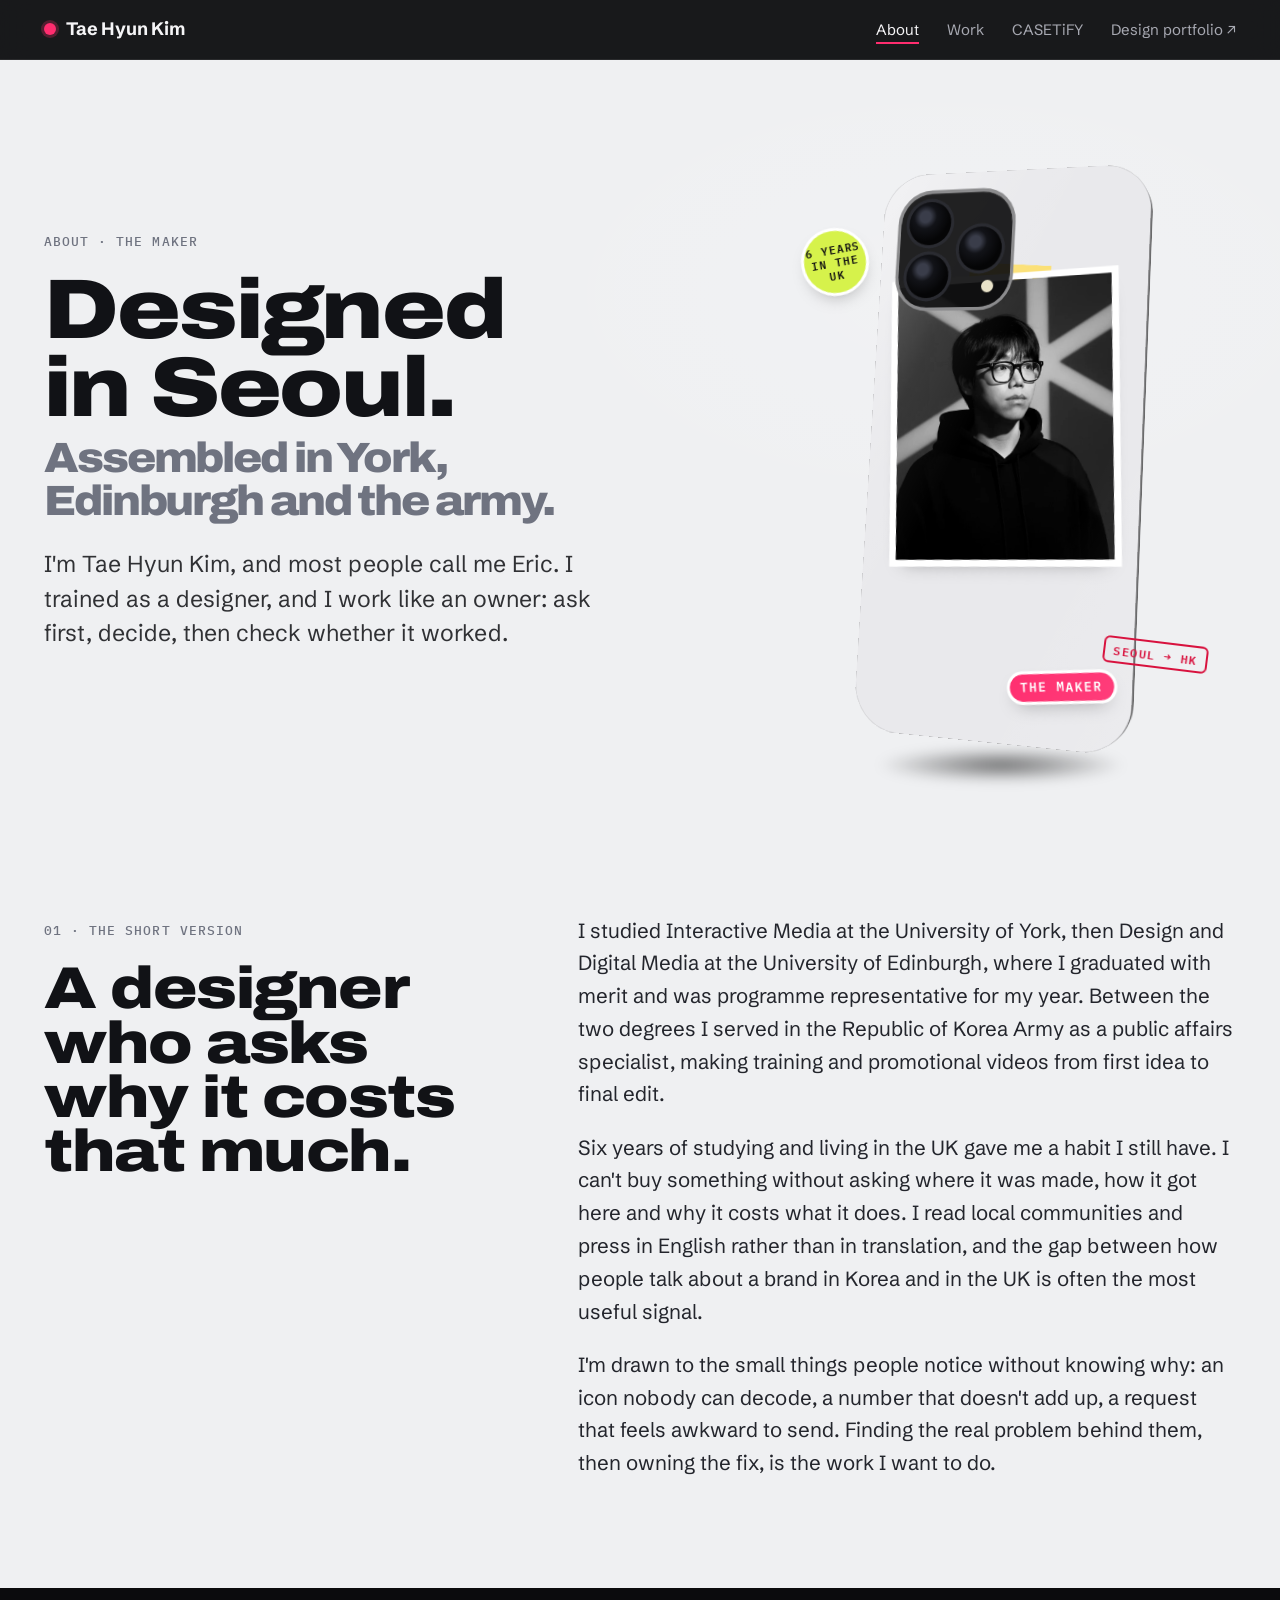
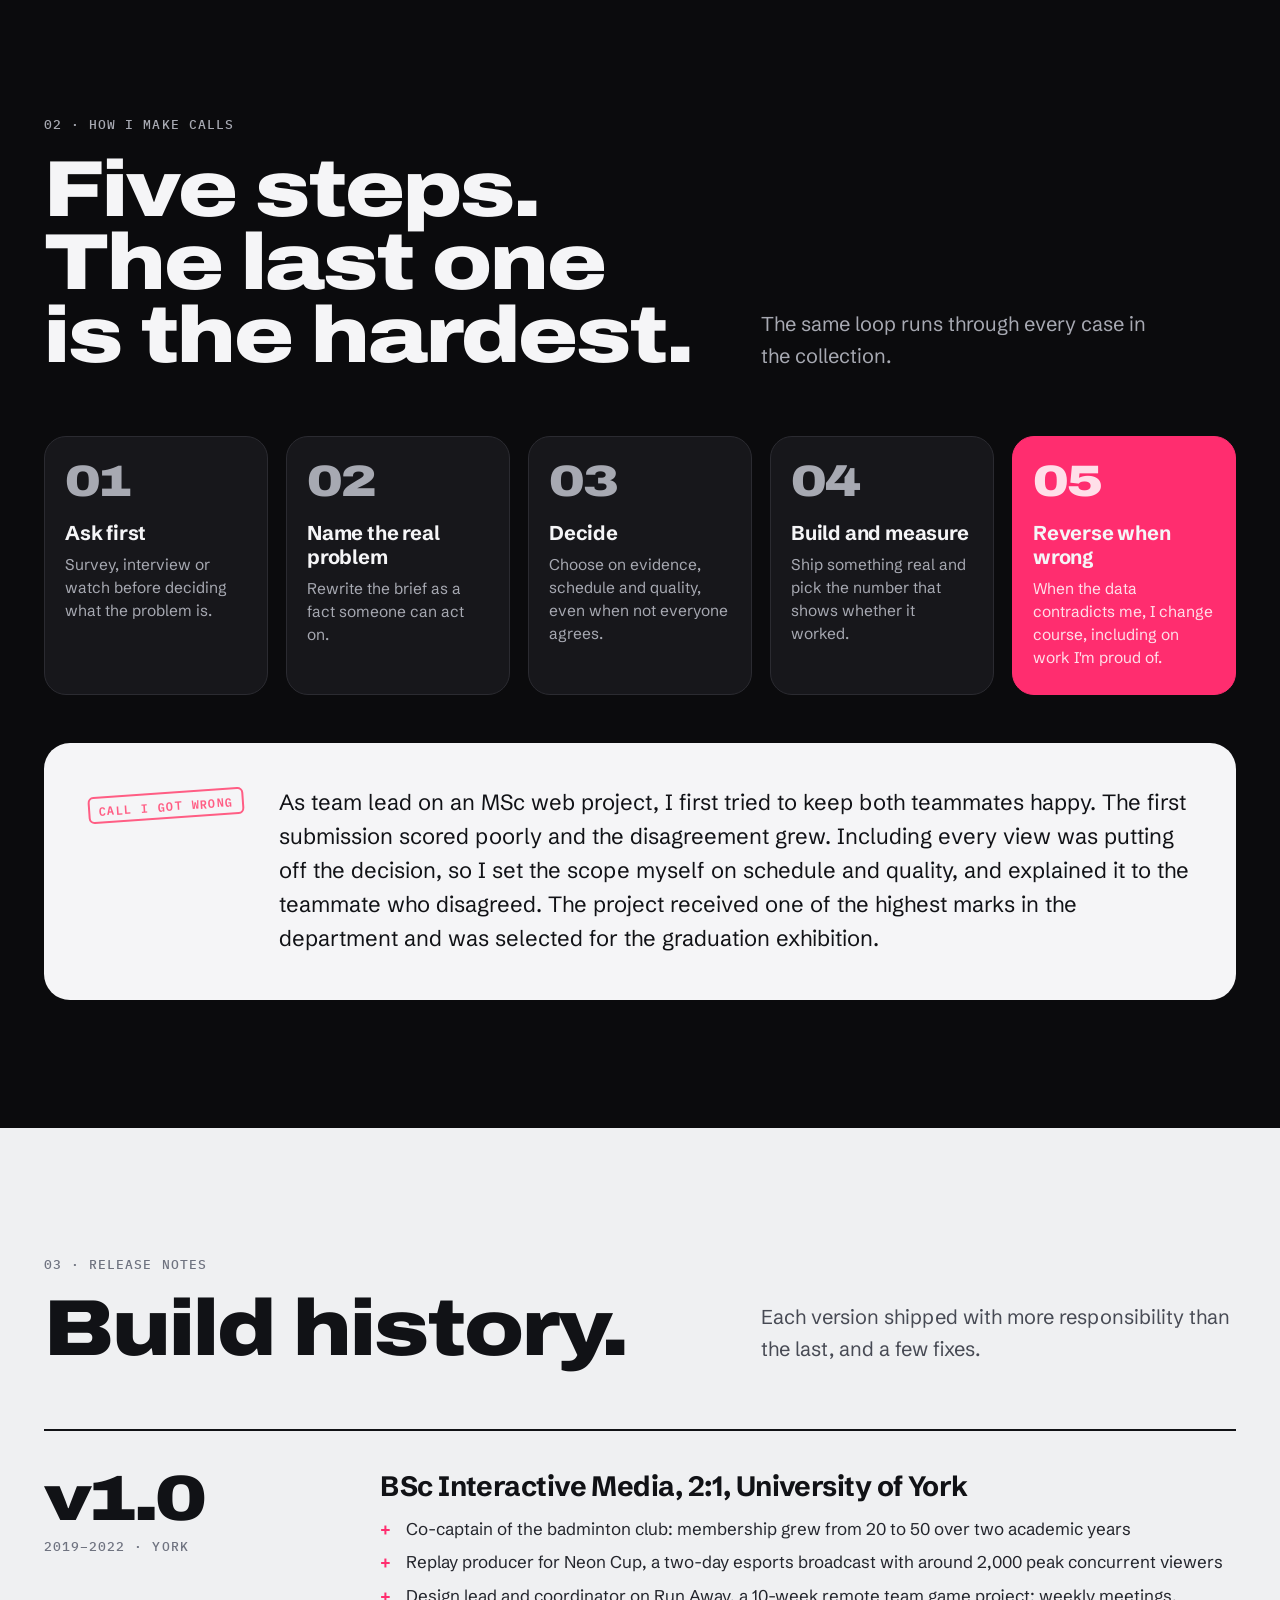
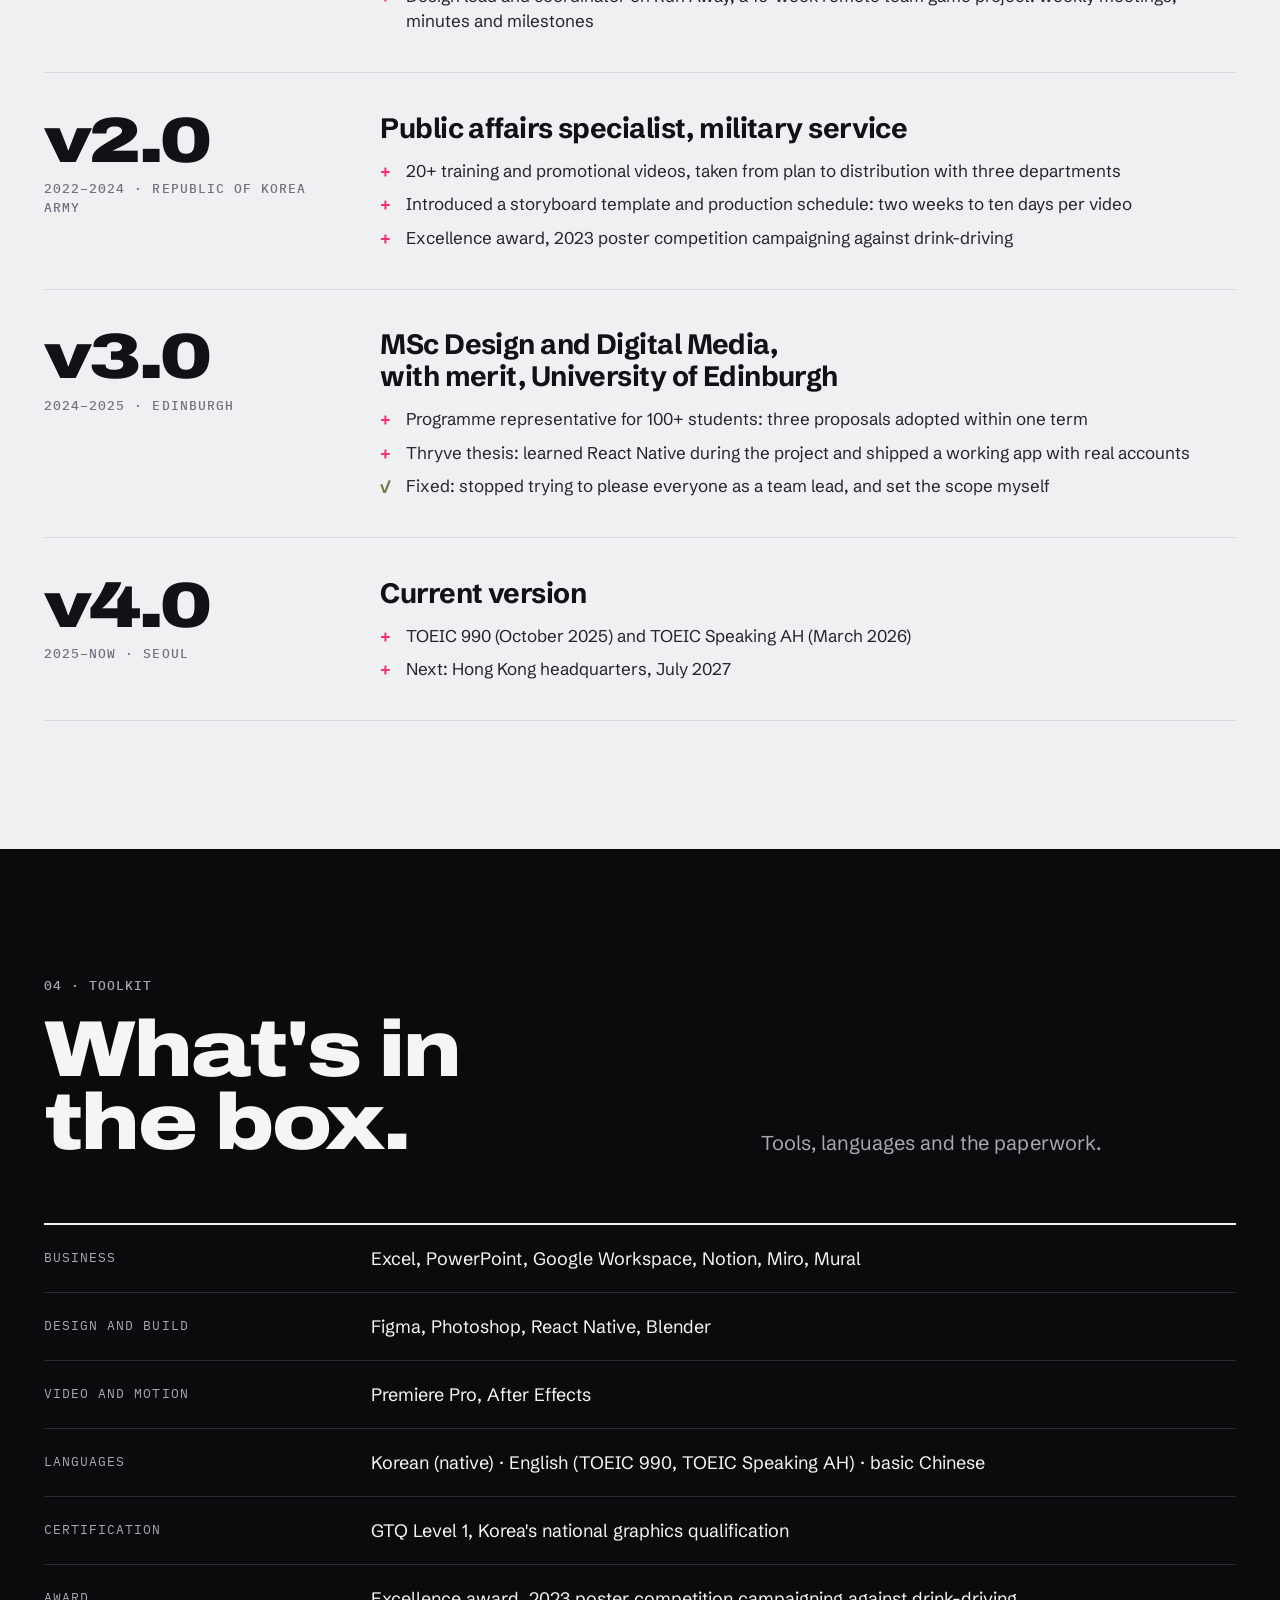
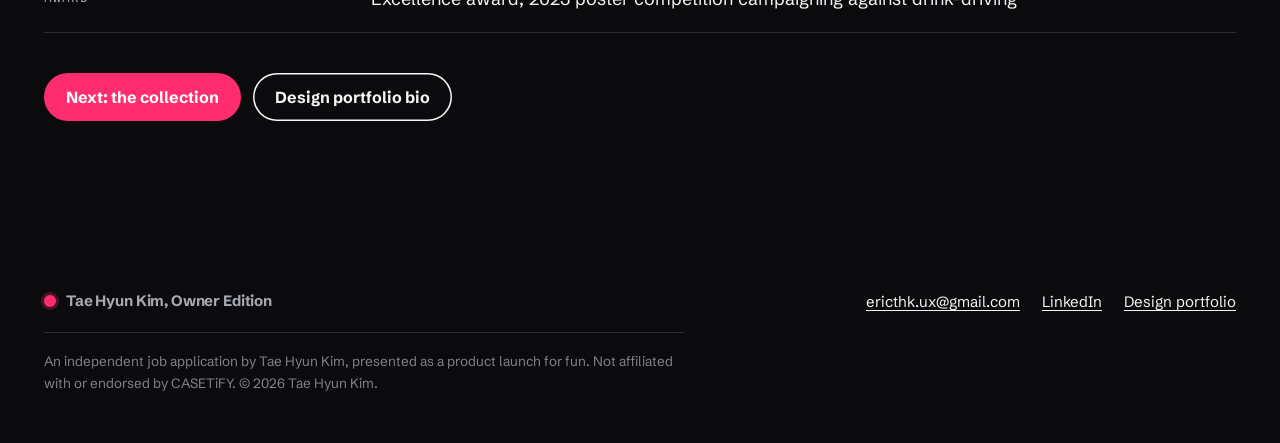
==== about/index.html @ 9661f981 "Remove Tappytoon content Drop the #MyFirstTappy spec concept from the Work page (replaced with a clo" ====
<!doctype html>
<html lang="en">
<head>
<meta charset="utf-8">
<meta name="viewport" content="width=device-width, initial-scale=1, viewport-fit=cover">
<title>About Tae Hyun Kim</title>
<meta name="description" content="The maker: bio, release notes and how Tae Hyun (Eric) Kim makes calls.">
<meta name="robots" content="noindex">
<meta property="og:type" content="website">
<meta property="og:title" content="About Tae Hyun Kim">
<meta property="og:description" content="The maker: bio, release notes and how Tae Hyun (Eric) Kim makes calls.">
<meta property="og:url" content="https://thkeric.github.io/management/about/">
<meta property="og:image" content="https://thkeric.github.io/management/assets/img/og.png">
<meta name="twitter:card" content="summary_large_image">
<meta name="theme-color" content="#0b0b0d">
<link rel="icon" href="../favicon.svg" type="image/svg+xml">
<link rel="preconnect" href="https://fonts.googleapis.com">
<link rel="preconnect" href="https://fonts.gstatic.com" crossorigin>
<link href="https://fonts.googleapis.com/css2?family=Archivo:wdth,wght@62..125,100..900&family=IBM+Plex+Mono:wght@400;500;600&family=Schibsted+Grotesk:wght@400;500;700;800&display=swap" rel="stylesheet">
<link rel="stylesheet" href="../assets/css/launch.css?v=20261006b">
<script>document.documentElement.classList.add('js');setTimeout(function(){document.documentElement.classList.add('reveal-all')},3500)</script>
<script src="../assets/js/launch.js?v=20261006b" defer></script>
</head>
<body>
<a class="skip" href="#content">Skip to content</a>
<header class="site-head">
  <div class="wrap">
    <a class="brand" href="../"><span class="brand-dot" aria-hidden="true"></span>Tae Hyun Kim</a>
    <nav class="site-nav" aria-label="Main">
      <a href="../about/" aria-current="page">About</a>
      <a href="../work/">Work</a>
      <a href="../casetify/">CASETiFY</a>
      <a class="ext" href="https://thkeric.github.io/">Design portfolio</a>
    </nav>
  </div>
</header>
<main id="content">
<section class="studio spot page-hero" data-tilt aria-labelledby="about-title">
  <div class="wrap page-hero-grid">
    <div data-reveal>
      <span class="eyebrow">About · The Maker</span>
      <h1 id="about-title" class="display">Designed in Seoul.<span class="sub">Assembled in York, Edinburgh and the army.</span></h1>
      <p class="lede">I'm Tae Hyun Kim, and most people call me Eric. I trained as a designer, and I work like an owner: ask first, decide, then check whether it worked.</p>
    </div>
    <div class="hero-case">
      <div class="case case--float" style="--c:#e9e9ec; --ry:-16deg; --rz:3deg">
        <div class="case-shell">
          <div class="case-print portrait-print"><span class="tape" aria-hidden="true"></span><img src="../assets/img/eric.webp" alt="Portrait of Tae Hyun Kim in glasses and a black hoodie" width="720" height="900"><span class="sticker" style="--r:-6deg">The maker</span></div>
          <span class="case-cam" aria-hidden="true"><i></i><i></i><i></i><b></b></span>
        </div>
        <span class="case-floor" aria-hidden="true"></span>
      </div>
      <span class="sticker sticker--round orbit" style="position:absolute; left:8%; top:12%; --r:-10deg; --sk: var(--c-club); --sk-ink:#111">6 years in the UK</span>
      <span class="stamp" style="position:absolute; right:6%; bottom:12%; --r:7deg">Seoul → HK</span>
    </div>
  </div>
</section>

<section class="studio band band--tight" aria-labelledby="bio-title">
  <div class="wrap bio-grid">
    <div data-reveal>
      <span class="eyebrow">01 · The short version</span>
      <h2 id="bio-title" class="display" style="margin-top:18px">A designer who asks why it costs that much.</h2>
    </div>
    <div class="bio-text" data-reveal>
      <p>I studied Interactive Media at the University of York, then Design and Digital Media at the University of Edinburgh, where I graduated with merit and was programme representative for my year. Between the two degrees I served in the Republic of Korea Army as a public affairs specialist, making training and promotional videos from first idea to final edit.</p>
      <p>Six years of studying and living in the UK gave me a habit I still have. I can't buy something without asking where it was made, how it got here and why it costs what it does. I read local communities and press in English rather than in translation, and the gap between how people talk about a brand in Korea and in the UK is often the most useful signal.</p>
      <p>I'm drawn to the small things people notice without knowing why: an icon nobody can decode, a number that doesn't add up, a request that feels awkward to send. Finding the real problem behind them, then owning the fix, is the work I want to do.</p>
    </div>
  </div>
</section>

<section class="stage band" aria-labelledby="calls-title">
  <div class="wrap">
    <div class="sec-head" data-reveal>
      <div><span class="eyebrow">02 · How I make calls</span><h2 id="calls-title" class="display">Five steps. The last one is the hardest.</h2></div>
      <p>The same loop runs through every case in the collection.</p>
    </div>
    <ol class="loop" data-reveal>
      <li><b>Ask first</b><span>Survey, interview or watch before deciding what the problem is.</span></li>
      <li><b>Name the real problem</b><span>Rewrite the brief as a fact someone can act on.</span></li>
      <li><b>Decide</b><span>Choose on evidence, schedule and quality, even when not everyone agrees.</span></li>
      <li><b>Build and measure</b><span>Ship something real and pick the number that shows whether it worked.</span></li>
      <li><b>Reverse when wrong</b><span>When the data contradicts me, I change course, including on work I'm proud of.</span></li>
    </ol>
    <div class="quote-card" data-reveal>
      <span class="stamp">Call I got wrong</span>
      <p>As team lead on an MSc web project, I first tried to keep both teammates happy. The first submission scored poorly and the disagreement grew. Including every view was putting off the decision, so I set the scope myself on schedule and quality, and explained it to the teammate who disagreed. The project received one of the highest marks in the department and was selected for the graduation exhibition.</p>
    </div>
  </div>
</section>

<section id="releases" class="studio band" aria-labelledby="releases-title">
  <div class="wrap">
    <div class="sec-head" data-reveal>
      <div><span class="eyebrow">03 · Release notes</span><h2 id="releases-title" class="display">Build history.</h2></div>
      <p>Each version shipped with more responsibility than the last, and a few fixes.</p>
    </div>
    <div class="releases">
      <article class="release" data-reveal>
        <div><span class="ver">v1.0</span><span class="when mono">2019–2022 · York</span></div>
        <div>
          <h3>BSc Interactive Media, 2:1, University of York</h3>
          <ul>
            <li>Co-captain of the badminton club: membership grew from 20 to 50 over two academic years</li>
            <li>Replay producer for Neon Cup, a two-day esports broadcast with around 2,000 peak concurrent viewers</li>
            <li>Design lead and coordinator on Run Away, a 10-week remote team game project: weekly meetings, minutes and milestones</li>
          </ul>
        </div>
      </article>
      <article class="release" data-reveal>
        <div><span class="ver">v2.0</span><span class="when mono">2022–2024 · Republic of Korea Army</span></div>
        <div>
          <h3>Public affairs specialist, military service</h3>
          <ul>
            <li>20+ training and promotional videos, taken from plan to distribution with three departments</li>
            <li>Introduced a storyboard template and production schedule: two weeks to ten days per video</li>
            <li>Excellence award, 2023 poster competition campaigning against drink-driving</li>
          </ul>
        </div>
      </article>
      <article class="release" data-reveal>
        <div><span class="ver">v3.0</span><span class="when mono">2024–2025 · Edinburgh</span></div>
        <div>
          <h3>MSc Design and Digital Media, with merit, University of Edinburgh</h3>
          <ul>
            <li>Programme representative for 100+ students: three proposals adopted within one term</li>
            <li>Thryve thesis: learned React Native during the project and shipped a working app with real accounts</li>
            <li class="fix">Fixed: stopped trying to please everyone as a team lead, and set the scope myself</li>
          </ul>
        </div>
      </article>
      <article class="release" data-reveal>
        <div><span class="ver">v4.0</span><span class="when mono">2025–now · Seoul</span></div>
        <div>
          <h3>Current version</h3>
          <ul>
            <li>TOEIC 990 (October 2025) and TOEIC Speaking AH (March 2026)</li>
            <li>Next: Hong Kong headquarters, July 2027</li>
          </ul>
        </div>
      </article>
    </div>
  </div>
</section>

<section class="stage band" aria-labelledby="kit-title">
  <div class="wrap">
    <div class="sec-head" data-reveal>
      <div><span class="eyebrow">04 · Toolkit</span><h2 id="kit-title" class="display">What's in the box.</h2></div>
      <p>Tools, languages and the paperwork.</p>
    </div>
    <dl class="specs" data-reveal>
      <div><dt>Business</dt><dd>Excel, PowerPoint, Google Workspace, Notion, Miro, Mural</dd></div>
      <div><dt>Design and build</dt><dd>Figma, Photoshop, React Native, Blender</dd></div>
      <div><dt>Video and motion</dt><dd>Premiere Pro, After Effects</dd></div>
      <div><dt>Languages</dt><dd>Korean (native) · English (TOEIC 990, TOEIC Speaking AH) · basic Chinese</dd></div>
      <div><dt>Certification</dt><dd>GTQ Level 1, Korea's national graphics qualification</dd></div>
      <div><dt>Award</dt><dd>Excellence award, 2023 poster competition campaigning against drink-driving</dd></div>
    </dl>
    <div class="btn-row" style="margin-top:40px">
      <a class="btn" href="../work/">Next: the collection</a>
      <a class="btn btn--ghost" href="https://thkeric.github.io/about/">Design portfolio bio</a>
    </div>
  </div>
</section>
</main>
<footer class="site-foot">
  <div class="wrap">
    <div class="foot-row">
      <a class="brand" href="../"><span class="brand-dot" aria-hidden="true"></span>Tae Hyun Kim, Owner Edition</a>
      <span class="foot-links">
        <a href="mailto:ericthk.ux@gmail.com">ericthk.ux@gmail.com</a>
        <a href="https://www.linkedin.com/in/erickimux/" rel="me">LinkedIn</a>
        <a href="https://thkeric.github.io/">Design portfolio</a>
      </span>
    </div>
    <p class="disclaimer">An independent job application by Tae Hyun Kim, presented as a product launch for fun. Not affiliated with or endorsed by CASETiFY. © 2026 Tae Hyun Kim.</p>
  </div>
</footer>
</body>
</html>
---- assets/css/launch.css ----
/* Tae Hyun Kim, the Owner Edition
   A product-launch keynote for one job application.
   Layout: black keynote stage for reveals, a cool studio grey for reading,
   and one case object whose colourway changes per piece of work.
   Graphic devices borrow the idea of personalisation tools (stickers,
   tape, stamps); no CASETiFY logos or marks are used. */

:root {
  color-scheme: light;
  /* stage: the keynote */
  --stage: #0b0b0d;
  --stage-2: #17171b;
  --stage-line: #2b2b31;
  --on-stage: #f5f5f7;
  --on-stage-2: #a7a9b2;
  /* studio: where things are read */
  --studio: #eff0f2;
  --card: #ffffff;
  --ink: #111216;
  --ink-2: #474a54;
  --ink-3: #6f7380;
  --line: #d8dade;
  /* personalisation tools */
  --signal: #ff2d6f;
  --signal-ink: #ffffff;
  --tape: rgba(255, 222, 92, 0.82);
  --stamp: #d8123e;
  /* colourways, one per piece of work */
  --c-owner: #ff2d6f;
  --c-rep: #b8a8ff;
  --c-army: #6e7c44;
  --c-club: #d6f24b;
  --c-bb: #12404f;
  --c-th: #4d54d9;
  --c-mint: #81d8d0;
  --c-pink: #ff9fd0;
  --c-co: #ff7a1a;

  --display: "Archivo", "Arial Black", "Helvetica Neue", Arial, sans-serif;
  --body: "Schibsted Grotesk", "Helvetica Neue", Arial, sans-serif;
  --mono: "IBM Plex Mono", ui-monospace, "SFMono-Regular", Menlo, monospace;

  --wrap: 1200px;
  --gutter: clamp(16px, 4vw, 44px);
  --head-h: 60px;
}

*, *::before, *::after { box-sizing: border-box; }
html { -webkit-text-size-adjust: 100%; scroll-behavior: smooth; scroll-padding-top: calc(var(--head-h) + 12px); }
@media (prefers-reduced-motion: reduce) { html { scroll-behavior: auto; } }
body {
  margin: 0; background: var(--studio); color: var(--ink);
  font-family: var(--body); font-size: 18px; line-height: 1.6;
  -webkit-font-smoothing: antialiased; text-rendering: optimizeLegibility;
  overflow-x: hidden;
}
img { display: block; max-width: 100%; height: auto; }
a { color: inherit; text-underline-offset: 0.2em; text-decoration-thickness: 1px; }
:focus-visible { outline: 3px solid var(--signal); outline-offset: 3px; border-radius: 4px; }
::selection { background: var(--signal); color: #fff; }
p { margin: 0 0 1em; text-wrap: pretty; }
h1, h2, h3, h4 { margin: 0; text-wrap: balance; }

.wrap { width: min(var(--wrap), 100% - 2 * var(--gutter)); margin-inline: auto; }
.skip { position: absolute; left: 12px; top: -80px; z-index: 50; background: var(--signal); color: #fff; padding: 8px 14px; border-radius: 999px; font-weight: 700; }
.skip:focus { top: 12px; }

/* ---------- type ---------- */
.display {
  font-family: var(--display); font-stretch: 118%; font-weight: 860;
  letter-spacing: -0.025em; line-height: 0.92;
}
.mono, .eyebrow, .label {
  font-family: var(--mono); font-weight: 500; text-transform: uppercase;
  letter-spacing: 0.08em; font-size: 13px; line-height: 1.4;
}
.eyebrow { color: var(--on-stage-2); }
.studio .eyebrow, .on-studio .eyebrow { color: var(--ink-3); }
.lede { font-size: clamp(19px, 1.9vw, 23px); line-height: 1.5; max-width: 40ch; }

/* ---------- header ---------- */
.site-head {
  position: sticky; top: 0; z-index: 40; height: var(--head-h);
  background: rgba(11, 11, 13, 0.94); color: var(--on-stage);
  -webkit-backdrop-filter: saturate(160%) blur(14px); backdrop-filter: saturate(160%) blur(14px);
  border-bottom: 1px solid rgba(255, 255, 255, 0.08);
}
.site-head .wrap { height: 100%; display: flex; align-items: center; justify-content: space-between; gap: 16px; }
.brand { display: inline-flex; align-items: center; gap: 10px; text-decoration: none; font-weight: 700; letter-spacing: -0.01em; white-space: nowrap; }
.brand-dot { width: 12px; height: 12px; border-radius: 50%; background: var(--signal); box-shadow: 0 0 0 3px rgba(255, 45, 111, 0.25); }
.site-nav { display: flex; align-items: center; gap: clamp(12px, 2.4vw, 28px); font-size: 15px; }
.site-nav a { text-decoration: none; color: var(--on-stage-2); white-space: nowrap; }
.site-nav a:hover { color: var(--on-stage); }
.site-nav a[aria-current="page"] { color: var(--on-stage); text-decoration: underline; text-decoration-color: var(--signal); text-decoration-thickness: 2px; text-underline-offset: 7px; }
.site-nav .ext::after { content: " \2197"; }
@media (max-width: 720px) {
  :root { --head-h: auto; }
  .site-head { height: auto; }
  .site-head .wrap { flex-direction: column; align-items: flex-start; gap: 6px; padding-block: 12px 10px; }
  .site-nav { gap: 16px; font-size: 14.5px; flex-wrap: wrap; }
  .site-nav .ext { display: none; }
}

/* ---------- bands ---------- */
.stage { background: var(--stage); color: var(--on-stage); }
.stage-2 { background: var(--stage-2); color: var(--on-stage); }
.studio { background: var(--studio); color: var(--ink); }
.band { padding-block: clamp(72px, 10vw, 136px); position: relative; }
.band--tight { padding-block: clamp(48px, 7vw, 88px); }
.spot { position: relative; isolation: isolate; overflow: hidden; }
.spot::before {
  content: ""; position: absolute; inset: -20% -10% auto; height: 120%; z-index: -1; pointer-events: none;
  background: radial-gradient(52% 46% at var(--sx, 70%) 42%, rgba(255, 255, 255, 0.13), rgba(255, 255, 255, 0.03) 45%, transparent 70%);
}

/* ---------- buttons ---------- */
.btn {
  display: inline-flex; align-items: center; gap: 10px; min-height: 48px; padding: 0 22px;
  border-radius: 999px; font-weight: 700; font-size: 16px; text-decoration: none;
  background: var(--signal); color: var(--signal-ink); border: 0; cursor: pointer;
  transition: transform 0.2s ease, box-shadow 0.2s ease;
}
.btn:hover { transform: translateY(-2px); box-shadow: 0 10px 24px -10px rgba(255, 45, 111, 0.8); }
.btn--ghost { background: transparent; color: inherit; box-shadow: inset 0 0 0 1.5px currentColor; }
.btn--ghost:hover { box-shadow: inset 0 0 0 1.5px currentColor; background: rgba(127, 127, 127, 0.12); }
.btn-row { display: flex; flex-wrap: wrap; gap: 12px; }

/* ---------- personalisation tools ---------- */
.sticker {
  display: inline-flex; align-items: center; gap: 0.45em; padding: 0.42em 0.85em;
  border-radius: 999px; background: var(--sk, var(--signal)); color: var(--sk-ink, #fff);
  font-family: var(--mono); font-weight: 600; font-size: 12px; letter-spacing: 0.08em; text-transform: uppercase; line-height: 1.2;
  box-shadow: 0 0 0 3px #fff, 0 8px 18px -6px rgba(0, 0, 0, 0.35);
  transform: rotate(var(--r, -5deg)); white-space: nowrap;
}
.sticker--round { width: 5.6em; height: 5.6em; padding: 0; justify-content: center; text-align: center; white-space: normal; border-radius: 50%; font-size: 11px; }
.tape {
  position: absolute; width: 74px; height: 22px; background: var(--tape);
  transform: rotate(var(--r, -8deg)); box-shadow: 0 1px 2px rgba(0, 0, 0, 0.12);
  -webkit-mask: linear-gradient(90deg, transparent 0 2px, #000 2px calc(100% - 2px), transparent 0);
  mask: linear-gradient(90deg, transparent 0 2px, #000 2px calc(100% - 2px), transparent 0);
}
.stamp {
  display: inline-block; font-family: var(--mono); font-weight: 600; text-transform: uppercase;
  letter-spacing: 0.12em; font-size: 12px; line-height: 1.2; color: var(--stamp);
  border: 2px solid currentColor; border-radius: 6px; padding: 0.38em 0.7em;
  transform: rotate(var(--r, -4deg));
}
.stage .stamp { color: #ff5d84; }

/* ---------- the case ---------- */
.case {
  --w: clamp(150px, 20vw, 260px);
  --rx: 6deg; --ry: -18deg; --rz: 0deg;
  position: relative; display: block; width: var(--w); max-width: 100%; aspect-ratio: 0.49; flex: none;
  perspective: 1100px;
}
.case-shell {
  position: absolute; inset: 0; border-radius: calc(var(--w) * 0.17);
  background: var(--c, var(--c-owner));
  transform-style: preserve-3d;
  transform: rotateX(var(--rx)) rotateY(var(--ry)) rotateZ(var(--rz));
  transition: transform 0.5s cubic-bezier(0.2, 0.7, 0.2, 1);
  box-shadow: inset 0 0 0 calc(var(--w) * 0.022) color-mix(in srgb, var(--c, var(--c-owner)) 72%, #000);
}
.case-shell::before, .case-shell::after {
  content: ""; position: absolute; inset: 0; border-radius: inherit;
  background: color-mix(in srgb, var(--c, var(--c-owner)) 58%, #000);
}
.case-shell::before { transform: translateZ(-7px); }
.case-shell::after { transform: translateZ(-14px); background: color-mix(in srgb, var(--c, var(--c-owner)) 45%, #000); }
.case-print { position: absolute; inset: 0; border-radius: inherit; overflow: hidden; color: var(--pc, #111); }
.case-print::after {
  content: ""; position: absolute; inset: 0; border-radius: inherit; pointer-events: none;
  background: linear-gradient(115deg, rgba(255, 255, 255, 0.42) 0%, rgba(255, 255, 255, 0.08) 26%, transparent 42%, transparent 70%, rgba(255, 255, 255, 0.1) 100%);
}
.case-cam {
  position: absolute; z-index: 3; left: 7%; top: 3.6%; width: 43%; aspect-ratio: 1;
  border-radius: 27%; background: rgba(10, 10, 12, 0.9);
  box-shadow: 0 0 0 calc(var(--w) * 0.012) color-mix(in srgb, var(--c, var(--c-owner)) 60%, #000), inset 0 1px 1px rgba(255, 255, 255, 0.18);
}
.case-cam i {
  position: absolute; width: 38%; aspect-ratio: 1; border-radius: 50%;
  background: radial-gradient(circle at 38% 34%, #3a3d4a 0 14%, #121318 30%, #050506 64%);
  box-shadow: 0 0 0 calc(var(--w) * 0.012) #2a2b31;
}
.case-cam i:nth-child(1) { left: 8%; top: 8%; }
.case-cam i:nth-child(2) { left: 8%; bottom: 8%; }
.case-cam i:nth-child(3) { right: 8%; top: 31%; }
.case-cam b { position: absolute; right: 14%; bottom: 12%; width: 11%; aspect-ratio: 1; border-radius: 50%; background: #e8e2c8; }
.case-floor {
  position: absolute; left: 6%; right: 6%; bottom: calc(var(--w) * -0.16); height: calc(var(--w) * 0.12);
  background: radial-gradient(closest-side, rgba(0, 0, 0, 0.55), transparent); filter: blur(6px); z-index: -1;
}
.stage .case-floor { background: radial-gradient(closest-side, rgba(0, 0, 0, 0.9), transparent); }
.case--float .case-shell { animation: float 6s ease-in-out infinite; }
@keyframes float {
  0%, 100% { transform: rotateX(var(--rx)) rotateY(var(--ry)) rotateZ(var(--rz)) translateY(0); }
  50% { transform: rotateX(var(--rx)) rotateY(var(--ry)) rotateZ(var(--rz)) translateY(-10px); }
}

/* what gets printed on a case */
.print-big {
  position: absolute; left: 9%; right: 9%; bottom: 9%;
  font-family: var(--display); font-stretch: 125%; font-weight: 900; line-height: 0.86; letter-spacing: -0.03em;
  font-size: calc(var(--w) * 0.2);
}
.print-big small { display: block; margin-top: 0.5em; font-family: var(--mono); font-stretch: normal; font-weight: 600; font-size: calc(var(--w) * 0.05); letter-spacing: 0.08em; text-transform: uppercase; line-height: 1.3; }
.print-photo { position: absolute; background: #fff; padding: calc(var(--w) * 0.025); box-shadow: 0 6px 16px -6px rgba(0, 0, 0, 0.45); }
.print-photo img { width: 100%; }
.print-tag { position: absolute; }

/* ---------- motion ---------- */
.js [data-reveal] { transform: translateY(28px); opacity: 0.001; transition: transform 0.8s cubic-bezier(0.2, 0.7, 0.2, 1), opacity 0.8s ease; }
.js [data-reveal].is-in { transform: none; opacity: 1; }
.reveal-all [data-reveal] { transform: none; opacity: 1; }
@media (prefers-reduced-motion: reduce) {
  .js [data-reveal] { transform: none; opacity: 1; transition: none; }
  .case--float .case-shell { animation: none; }
  .case-shell { transition: none; }
}

/* ---------- section heads ---------- */
.sec-head { display: grid; grid-template-columns: minmax(0, 7fr) minmax(0, 5fr); gap: clamp(20px, 4vw, 64px); align-items: end; margin-bottom: clamp(36px, 5vw, 64px); }
.sec-head > * { min-width: 0; }
.sec-head h2 { font-size: clamp(40px, 6.2vw, 88px); }
.sec-head p { margin: 0; color: var(--ink-2); font-size: clamp(17px, 1.6vw, 20px); max-width: 44ch; }
.stage .sec-head p { color: var(--on-stage-2); }
.sec-head .eyebrow { display: block; margin-bottom: 18px; }
@media (max-width: 860px) { .sec-head { grid-template-columns: minmax(0, 1fr); } }

/* ---------- footer ---------- */
.site-foot { background: var(--stage); color: var(--on-stage-2); padding-block: 40px 48px; font-size: 15px; }
.site-foot .wrap { display: grid; gap: 18px; }
.foot-row { display: flex; flex-wrap: wrap; gap: 12px 28px; justify-content: space-between; align-items: baseline; }
.foot-links { display: flex; flex-wrap: wrap; gap: 10px 22px; }
.foot-links a { color: var(--on-stage); }
.disclaimer { font-size: 13.5px; color: #80838d; max-width: 80ch; margin: 0; border-top: 1px solid var(--stage-line); padding-top: 18px; }

/* ---------- page: launch (home) ---------- */
.launch { min-height: min(100svh - var(--head-h), 900px); display: flex; align-items: center; padding-block: clamp(40px, 7vw, 96px) clamp(56px, 8vw, 110px); }
.launch-grid { display: grid; grid-template-columns: minmax(0, 7fr) minmax(0, 5fr); gap: clamp(24px, 5vw, 72px); align-items: center; }
.launch-grid > * { min-width: 0; }
.launch h1 { font-size: clamp(52px, 8.4vw, 126px); margin: 18px 0 26px; }
.launch h1 .intro { display: block; font-size: 0.32em; font-stretch: 100%; font-weight: 700; letter-spacing: -0.01em; color: var(--on-stage-2); margin-bottom: 0.18em; }
.launch .lede { color: #d4d5db; margin-bottom: 32px; }
.launch .lede b { color: var(--on-stage); }
.launch-stage { position: relative; display: grid; place-items: center; min-height: clamp(340px, 46vw, 600px); }
.launch-stage .case { --w: clamp(200px, 25vw, 320px); --ry: -22deg; --rx: 8deg; --rz: 4deg; }
.launch-stage .orbit { position: absolute; z-index: 5; }

/* hero print */
.hero-print { position: absolute; inset: 0; }
.hero-print .thk { position: absolute; left: 9%; right: 6%; bottom: 7%; font-family: var(--display); font-stretch: 125%; font-weight: 900; line-height: 0.8; letter-spacing: -0.04em; font-size: calc(var(--w) * 0.29); color: #111; }
.hero-print .print-photo { width: 42%; right: 9%; top: 9%; transform: rotate(7deg); }
.hero-print .print-photo .tape { top: -9px; left: 22%; width: 56%; height: calc(var(--w) * 0.06); }
.hero-print .stamp { position: absolute; left: 10%; top: 50%; font-size: calc(var(--w) * 0.042); color: #111; border-color: #111; }

/* keynote stats */
.stats { display: grid; grid-template-columns: repeat(3, minmax(0, 1fr)); gap: 0; border-top: 1px solid var(--stage-line); }
.stat { padding: clamp(28px, 3.4vw, 48px) clamp(0px, 2vw, 32px) clamp(28px, 3.4vw, 44px) 0; border-bottom: 1px solid var(--stage-line); min-width: 0; text-decoration: none; display: block; }
.stat + .stat { padding-left: clamp(16px, 2vw, 32px); border-left: 1px solid var(--stage-line); }
.stat b small { font-size: 0.42em; font-stretch: 105%; letter-spacing: -0.02em; margin-left: 0.12em; }
.stat b .arrow { font-size: 0.6em; font-weight: 700; vertical-align: 0.12em; margin: 0 0.06em; }
.stat b { display: block; white-space: nowrap; font-family: var(--display); font-stretch: 118%; font-weight: 880; letter-spacing: -0.04em; line-height: 0.9; font-size: clamp(56px, 6.4vw, 98px); color: var(--sc, var(--on-stage)); font-variant-numeric: tabular-nums; }
.stat .what { display: block; margin-top: 14px; font-size: 17px; line-height: 1.45; color: var(--on-stage); max-width: 26ch; }
.stat .how { display: block; margin-top: 10px; color: var(--on-stage-2); font-size: 15.5px; }
.stat .go { display: inline-block; margin-top: 18px; font-family: var(--mono); font-size: 12.5px; letter-spacing: 0.08em; text-transform: uppercase; color: var(--on-stage-2); }
.stat:hover .go { color: var(--signal); }
@media (max-width: 860px) {
  .launch-grid { grid-template-columns: minmax(0, 1fr); }
  .launch-stage { min-height: 0; padding-block: 24px 48px; order: -1; }
  .launch-stage .case { --w: clamp(170px, 46vw, 240px); }
  .stats { grid-template-columns: minmax(0, 1fr); }
  .stat + .stat { padding-left: 0; border-left: 0; }
}

/* drop test band */
.droptest { background: var(--c-club); color: var(--ink); overflow: hidden; }
.droptest-grid { display: grid; grid-template-columns: minmax(0, 5fr) minmax(0, 7fr); gap: clamp(24px, 5vw, 80px); align-items: center; }
.droptest-grid > * { min-width: 0; }
.droptest h2 { font-size: clamp(48px, 8vw, 120px); }
.droptest p { font-size: clamp(18px, 1.7vw, 21px); max-width: 40ch; }
.drop-rig { position: relative; height: clamp(300px, 34vw, 420px); display: grid; place-items: end center; }
.drop-rig::after { content: ""; position: absolute; left: 10%; right: 10%; bottom: 0; height: 3px; background: var(--ink); border-radius: 3px; }
.drop-rig .case { --w: clamp(110px, 12vw, 150px); --rx: 0deg; --ry: 0deg; margin-bottom: 3px; transform-origin: 50% 100%; }
.drop-rig .ruler { position: absolute; left: 6%; top: 0; bottom: 0; width: 70px; white-space: nowrap; border-left: 2px solid var(--ink); font-family: var(--mono); font-size: 11px; letter-spacing: 0.06em; display: flex; flex-direction: column; justify-content: space-between; padding-left: 8px; }
.drop-rig .ruler span::before { content: ""; display: inline-block; width: 10px; height: 2px; background: var(--ink); margin: 0 6px 3px -10px; vertical-align: middle; }
.drop-rig .stamp { position: absolute; right: 6%; top: 10%; --r: 8deg; font-size: 14px; color: var(--ink); }
.js .drop-rig.play .case { animation: drop 1.6s cubic-bezier(0.55, 0, 0.6, 1) both; }
@keyframes drop {
  0% { transform: translateY(-260px) rotate(-14deg); }
  48% { transform: translateY(0) rotate(0deg) scale(1.04, 0.94); }
  60% { transform: translateY(-46px) rotate(4deg); }
  74% { transform: translateY(0) scale(1.02, 0.97); }
  84% { transform: translateY(-12px); }
  100% { transform: translateY(0); }
}
@media (prefers-reduced-motion: reduce) { .js .drop-rig.play .case { animation: none; } }
@media (max-width: 860px) { .droptest-grid { grid-template-columns: minmax(0, 1fr); } .drop-rig { height: 280px; } }

/* lineup of pages */
.lineup { display: grid; grid-template-columns: repeat(3, minmax(0, 1fr)); gap: clamp(14px, 2vw, 28px); }
.product {
  position: relative; display: flex; flex-direction: column; gap: 18px; text-decoration: none; min-width: 0;
  background: var(--card); border-radius: 28px; padding: clamp(22px, 2.6vw, 34px); overflow: hidden;
  transition: transform 0.3s ease, box-shadow 0.3s ease;
}
.product:hover { transform: translateY(-4px); box-shadow: 0 30px 50px -30px rgba(17, 18, 22, 0.45); }
.product .shelf { display: grid; place-items: center; padding-block: 18px 28px; border-radius: 20px; background: var(--shelf, #e6e7ea); }
.product .case { --w: clamp(120px, 12vw, 170px); }
.product:hover .case-shell { transform: rotateX(4deg) rotateY(-4deg) rotateZ(0deg) translateY(-6px); }
.product .eyebrow { color: var(--ink-3); }
.product h3 { font-family: var(--display); font-stretch: 115%; font-weight: 850; letter-spacing: -0.025em; line-height: 1; font-size: clamp(30px, 3vw, 42px); }
.product p { margin: 0; color: var(--ink-2); font-size: 16.5px; line-height: 1.5; }
.product .go { margin-top: auto; font-weight: 700; display: inline-flex; gap: 8px; align-items: center; }
.product .go::after { content: "\2192"; transition: transform 0.2s ease; }
.product:hover .go::after { transform: translateX(4px); }
@media (max-width: 900px) { .lineup { grid-template-columns: minmax(0, 1fr); } }

/* tech specs table */
.specs { display: grid; grid-template-columns: minmax(0, 1fr); border-top: 2px solid var(--ink); }
.specs > div { display: grid; grid-template-columns: minmax(140px, 3fr) minmax(0, 9fr); gap: clamp(12px, 3vw, 40px); padding: 20px 0; border-bottom: 1px solid var(--line); }
.specs dt { font-family: var(--mono); font-size: 13px; letter-spacing: 0.08em; text-transform: uppercase; color: var(--ink-3); padding-top: 3px; }
.specs dd { margin: 0; font-size: 18px; line-height: 1.5; min-width: 0; }
.specs dd b { font-weight: 700; }
.stage .specs { border-top-color: var(--on-stage); }
.stage .specs > div { border-bottom-color: var(--stage-line); }
.stage .specs dt { color: var(--on-stage-2); }
@media (max-width: 640px) { .specs > div { grid-template-columns: minmax(0, 1fr); gap: 4px; } }

/* order / contact */
.order { text-align: left; }
.order-grid { display: grid; grid-template-columns: minmax(0, 7fr) minmax(0, 5fr); gap: clamp(24px, 5vw, 72px); align-items: end; }
.order-grid > * { min-width: 0; }
.order h2 { font-size: clamp(44px, 6.6vw, 100px); }
.order .mail { display: inline-block; margin-top: 10px; font-family: var(--display); font-stretch: 110%; font-weight: 800; font-size: clamp(22px, 2.8vw, 36px); letter-spacing: -0.02em; text-decoration-color: var(--signal); text-decoration-thickness: 3px; overflow-wrap: anywhere; }
.order .ships { color: var(--on-stage-2); margin-top: 18px; }
@media (max-width: 860px) { .order-grid { grid-template-columns: minmax(0, 1fr); } }

/* ---------- page heads (inner pages) ---------- */
.page-hero { padding-block: clamp(48px, 8vw, 112px) clamp(48px, 7vw, 96px); }
.page-hero-grid { display: grid; grid-template-columns: minmax(0, 7fr) minmax(0, 5fr); gap: clamp(24px, 5vw, 72px); align-items: center; }
.page-hero-grid > * { min-width: 0; }
.page-hero h1 { font-size: clamp(46px, 6.6vw, 98px); margin: 18px 0 24px; }
.page-hero h1 .sub { display: block; margin-top: 0.22em; font-size: 0.5em; font-stretch: 108%; line-height: 1.02; color: var(--ink-3); }
.stage .page-hero h1 .sub, .page-hero.stage h1 .sub { color: var(--on-stage-2); }
.page-hero .lede { color: inherit; opacity: 0.86; }
.page-hero .hero-case { display: grid; place-items: center; min-height: clamp(300px, 36vw, 520px); position: relative; }
.page-hero .hero-case .case { --w: clamp(180px, 22vw, 290px); }
@media (max-width: 860px) {
  .page-hero-grid { grid-template-columns: minmax(0, 1fr); }
  .page-hero .hero-case { min-height: 0; padding-block: 8px 40px; order: -1; }
  .page-hero .hero-case .case { --w: clamp(150px, 42vw, 220px); }
}

/* about: portrait print */
.portrait-print { position: absolute; inset: 0; background: #e9e9ec; }
.portrait-print img { position: absolute; left: 10%; right: 10%; top: 20%; width: 80%; aspect-ratio: 4 / 5; object-fit: cover; filter: grayscale(1) contrast(1.05); box-shadow: 0 0 0 calc(var(--w) * 0.025) #fff, 0 10px 20px -8px rgba(0, 0, 0, 0.4); transform: rotate(-3deg); }
.portrait-print .tape { left: 34%; top: 17%; width: 32%; height: calc(var(--w) * 0.06); --r: 4deg; }
.portrait-print .sticker { position: absolute; right: 6%; bottom: 8%; font-size: calc(var(--w) * 0.045); }

/* bio */
.bio-grid { display: grid; grid-template-columns: minmax(0, 5fr) minmax(0, 7fr); gap: clamp(28px, 5vw, 88px); }
.bio-grid > * { min-width: 0; }
.bio-grid h2 { font-size: clamp(36px, 4.6vw, 64px); }
.bio-text p { font-size: clamp(18px, 1.6vw, 21px); line-height: 1.6; color: #23252c; max-width: 60ch; }
@media (max-width: 860px) { .bio-grid { grid-template-columns: minmax(0, 1fr); } }

/* the loop */
.loop { list-style: none; margin: 0; padding: 0; display: grid; grid-template-columns: repeat(5, minmax(0, 1fr)); gap: clamp(10px, 1.4vw, 18px); counter-reset: step; }
.loop li { counter-increment: step; min-width: 0; background: var(--stage-2); border: 1px solid var(--stage-line); border-radius: 22px; padding: 22px 20px 24px; }
.loop li::before { content: "0" counter(step); display: block; font-family: var(--display); font-stretch: 125%; font-weight: 900; font-size: 44px; line-height: 1; letter-spacing: -0.04em; color: var(--on-stage-2); margin-bottom: 18px; }
.loop b { display: block; font-size: 20px; line-height: 1.2; letter-spacing: -0.01em; }
.loop span { display: block; margin-top: 8px; font-size: 15.5px; line-height: 1.5; color: var(--on-stage-2); }
.loop li:last-child { background: var(--signal); border-color: var(--signal); }
.loop li:last-child::before, .loop li:last-child span { color: rgba(255, 255, 255, 0.85); }
@media (max-width: 1000px) { .loop { grid-template-columns: repeat(2, minmax(0, 1fr)); } }
@media (max-width: 560px) { .loop { grid-template-columns: minmax(0, 1fr); } }

.quote-card { margin: clamp(28px, 4vw, 48px) 0 0; display: grid; grid-template-columns: auto minmax(0, 1fr); gap: clamp(16px, 3vw, 36px); align-items: start; background: var(--on-stage); color: var(--ink); border-radius: 26px; padding: clamp(24px, 3.4vw, 44px); }
.quote-card .stamp { margin-top: 6px; }
.quote-card p { margin: 0; font-size: clamp(18px, 1.8vw, 22px); line-height: 1.55; }
@media (max-width: 640px) { .quote-card { grid-template-columns: minmax(0, 1fr); } }

/* release notes */
.releases { display: grid; gap: 0; border-top: 2px solid var(--ink); }
.release { display: grid; grid-template-columns: minmax(0, 3fr) minmax(0, 9fr); gap: clamp(16px, 4vw, 56px); padding-block: clamp(26px, 3vw, 40px); border-bottom: 1px solid var(--line); }
.release > * { min-width: 0; }
.release .ver { font-family: var(--display); font-stretch: 125%; font-weight: 900; font-size: clamp(40px, 5vw, 72px); line-height: 0.9; letter-spacing: -0.04em; }
.release .when { display: block; margin-top: 10px; color: var(--ink-3); }
.release h3 { font-size: clamp(22px, 2.2vw, 28px); letter-spacing: -0.02em; line-height: 1.15; }
.release ul { margin: 14px 0 0; padding: 0; list-style: none; display: grid; gap: 8px; }
.release li { position: relative; padding-left: 26px; font-size: 17px; line-height: 1.5; color: #23252c; }
.release li::before { content: "+"; position: absolute; left: 0; top: -1px; font-family: var(--mono); font-weight: 600; color: var(--signal); font-size: 18px; }
.release li.fix::before { content: "\2713"; color: var(--c-army); }
@media (max-width: 640px) { .release { grid-template-columns: minmax(0, 1fr); gap: 8px; } }

/* ---------- page: work ---------- */
.mini-lineup { display: flex; flex-wrap: wrap; gap: clamp(12px, 2.2vw, 30px); align-items: flex-start; }
.mini-lineup a { display: grid; justify-items: center; gap: 14px; text-decoration: none; }
.mini-lineup .case { --w: clamp(64px, 8vw, 104px); --rx: 0deg; --ry: 0deg; }
.mini-lineup a:hover .case-shell { transform: translateY(-8px) rotateZ(-4deg); }
.mini-lineup .label { color: var(--on-stage-2); font-size: 11.5px; text-align: center; max-width: 12ch; }

.edition { padding-block: clamp(56px, 7vw, 96px) clamp(40px, 5vw, 64px); }
.edition h2 { font-size: clamp(40px, 6vw, 84px); }
.edition p { color: var(--on-stage-2); font-size: clamp(17px, 1.6vw, 20px); max-width: 52ch; margin: 18px 0 0; }

.work-case { padding-block: clamp(56px, 7vw, 104px); border-bottom: 1px solid var(--line); }
.work-case:last-of-type { border-bottom: 0; }
.wc-grid { display: grid; grid-template-columns: minmax(0, 4fr) minmax(0, 8fr); gap: clamp(28px, 5vw, 88px); align-items: start; }
.wc-grid > * { min-width: 0; }
.wc-object { position: sticky; top: calc(var(--head-h) + 32px); display: grid; justify-items: center; gap: 26px; padding-block: 16px 30px; }
.wc-object .case { --w: clamp(170px, 19vw, 250px); }
.wc-object .shots { display: flex; gap: 10px; justify-content: center; }
.wc-object .shots img { width: clamp(64px, 7vw, 92px); border-radius: 12px; box-shadow: 0 0 0 1px rgba(17, 18, 22, 0.08), 0 12px 24px -14px rgba(17, 18, 22, 0.5); }
.wc-tag { display: inline-flex; align-items: center; gap: 10px; }
.wc-tag::before { content: ""; width: 14px; height: 14px; border-radius: 50%; background: var(--c); box-shadow: 0 0 0 2px #fff, 0 0 0 3px rgba(17, 18, 22, 0.15); }
.work-case h3 { font-family: var(--display); font-stretch: 112%; font-weight: 850; letter-spacing: -0.03em; line-height: 0.98; font-size: clamp(36px, 4.6vw, 64px); margin: 16px 0 12px; }
.work-case .where { color: var(--ink-2); font-size: 16.5px; margin: 0 0 28px; }
.work-case .where b { color: var(--ink); font-weight: 700; }
.figs { display: grid; grid-template-columns: repeat(3, minmax(0, 1fr)); gap: 12px; margin: 0 0 30px; }
.figs div { background: var(--card); border-radius: 18px; padding: 18px 18px 16px; min-width: 0; }
.figs b { display: block; font-family: var(--display); font-stretch: 115%; font-weight: 860; font-size: clamp(26px, 2.8vw, 38px); line-height: 1; letter-spacing: -0.03em; font-variant-numeric: tabular-nums; }
.figs span { display: block; margin-top: 8px; font-size: 14.5px; line-height: 1.4; color: var(--ink-2); }
.rows { margin: 0; display: grid; }
.rows > div { display: grid; grid-template-columns: 150px minmax(0, 1fr); gap: 18px; padding: 16px 0; border-top: 1px solid var(--line); }
.rows dt { font-family: var(--mono); font-size: 12.5px; letter-spacing: 0.08em; text-transform: uppercase; color: var(--ink-3); padding-top: 4px; }
.rows dd { margin: 0; font-size: 17px; line-height: 1.6; color: #23252c; }
.rows .owned { border-top: 0; margin-top: 10px; padding: 18px 20px; border-radius: 18px; background: var(--card); grid-template-columns: 150px minmax(0, 1fr); align-items: center; }
.rows .owned dt { color: var(--stamp); }
.rows .owned dd { font-weight: 500; color: var(--ink); }
.biz { margin-top: 16px; background: var(--stage); color: var(--on-stage); border-radius: 22px; padding: clamp(20px, 2.4vw, 28px); }
.biz-head { display: flex; flex-wrap: wrap; gap: 8px 14px; align-items: center; margin-bottom: 16px; }
.biz-head b { font-size: 16px; }
.biz-head .sticker { --sk: #2b2b31; --sk-ink: var(--on-stage); --r: 0deg; box-shadow: none; }
.biz dl { margin: 0; display: grid; grid-template-columns: repeat(3, minmax(0, 1fr)); gap: 18px; }
.biz dt { font-family: var(--mono); font-size: 12px; letter-spacing: 0.08em; text-transform: uppercase; color: var(--on-stage-2); }
.biz dd { margin: 6px 0 0; font-size: 15.5px; line-height: 1.5; }
.more { display: inline-flex; gap: 8px; margin-top: 22px; font-weight: 700; text-decoration: none; border-bottom: 2px solid var(--signal); padding-bottom: 2px; }
.more::after { content: "\2197"; }
@media (max-width: 900px) {
  .wc-grid { grid-template-columns: minmax(0, 1fr); }
  .wc-object { position: static; padding-block: 0 8px; }
  .biz dl { grid-template-columns: minmax(0, 1fr); }
}
@media (max-width: 640px) {
  .rows > div, .rows .owned { grid-template-columns: minmax(0, 1fr); gap: 6px; }
  .figs { gap: 8px; }
  .figs div { padding: 14px 12px; border-radius: 14px; }
  .figs b { font-size: 22px; }
  .figs span { font-size: 13px; }
}

/* drop log */
.drops { display: grid; grid-template-columns: repeat(2, minmax(0, 1fr)); gap: clamp(12px, 2vw, 24px); }
.drop { background: var(--card); border-radius: 26px; padding: clamp(22px, 2.6vw, 32px); min-width: 0; display: grid; gap: 14px; align-content: start; }
.drop .top { display: flex; justify-content: space-between; align-items: center; gap: 12px; flex-wrap: wrap; }
.drop .no { font-family: var(--display); font-stretch: 125%; font-weight: 900; font-size: 30px; letter-spacing: -0.04em; line-height: 1; }
.drop h3 { font-size: clamp(21px, 2vw, 26px); letter-spacing: -0.02em; line-height: 1.2; }
.drop dl { margin: 0; display: grid; gap: 12px; }
.drop dt { font-family: var(--mono); font-size: 12px; letter-spacing: 0.08em; text-transform: uppercase; }
.drop .broke dt { color: var(--stamp); }
.drop .held dt { color: #4f6a1a; }
.drop dd { margin: 4px 0 0; font-size: 16px; line-height: 1.55; color: #23252c; }
@media (max-width: 760px) { .drops { grid-template-columns: minmax(0, 1fr); } }


/* ---------- page: casetify ---------- */
.why { display: grid; grid-template-columns: repeat(3, minmax(0, 1fr)); gap: clamp(12px, 2vw, 24px); }
.why article { background: var(--card); border-radius: 26px; padding: clamp(22px, 2.6vw, 34px); min-width: 0; display: grid; gap: 14px; align-content: start; }
.why .sticker { justify-self: start; }
.why h3 { font-family: var(--display); font-stretch: 110%; font-weight: 820; letter-spacing: -0.025em; line-height: 1.05; font-size: clamp(24px, 2.4vw, 32px); }
.why p { margin: 0; font-size: 16.5px; line-height: 1.6; color: #23252c; }
@media (max-width: 900px) { .why { grid-template-columns: minmax(0, 1fr); } }

.standard { display: grid; grid-template-columns: repeat(4, minmax(0, 1fr)); gap: 0; border-top: 1px solid var(--stage-line); }
.standard a { padding: 28px clamp(0px, 1.6vw, 24px) 30px 0; border-bottom: 1px solid var(--stage-line); text-decoration: none; min-width: 0; display: grid; gap: 12px; align-content: start; }
.standard a + a { padding-left: clamp(14px, 1.6vw, 24px); border-left: 1px solid var(--stage-line); }
.standard .label { color: var(--on-stage-2); }
.standard h3 { font-size: 21px; line-height: 1.2; letter-spacing: -0.01em; }
.standard p { margin: 0; color: var(--on-stage-2); font-size: 15.5px; line-height: 1.55; }
.standard .go { font-family: var(--mono); font-size: 12px; letter-spacing: 0.08em; text-transform: uppercase; color: var(--on-stage-2); }
.standard a:hover .go { color: var(--signal); }
@media (max-width: 1000px) { .standard { grid-template-columns: repeat(2, minmax(0, 1fr)); } .standard a:nth-child(3) { padding-left: 0; border-left: 0; } }
@media (max-width: 600px) { .standard { grid-template-columns: minmax(0, 1fr); } .standard a + a { padding-left: 0; border-left: 0; } }

/* choose-a-challenge configurator (works without JavaScript) */
.config { display: grid; grid-template-columns: minmax(0, 5fr) minmax(0, 7fr); gap: clamp(24px, 4vw, 64px); align-items: start; }
.config > * { min-width: 0; }
.config-preview { position: sticky; top: calc(var(--head-h) + 24px); background: #e3e4e8; border-radius: 30px; min-height: clamp(380px, 40vw, 560px); display: grid; place-items: center; padding: 40px 20px 56px; overflow: hidden; }
.config-preview .case { --w: clamp(170px, 18vw, 240px); --ry: -14deg; }
.config-preview .case-shell { transition: background-color 0.4s ease, transform 0.5s ease; }
.config-preview .q-print { position: absolute; inset: 0; opacity: 0; transition: opacity 0.35s ease; }
.config-preview .print-big { font-size: calc(var(--w) * 0.13); line-height: 0.95; }
.config-preview .caption { position: absolute; left: 22px; top: 18px; color: var(--ink-3); }
.config fieldset { border: 0; margin: 0; padding: 0; min-width: 0; }
.config legend { font-family: var(--mono); font-size: 13px; letter-spacing: 0.08em; text-transform: uppercase; color: var(--ink-3); margin-bottom: 14px; padding: 0; }
.swatches { display: grid; gap: 10px; }
.swatch { position: relative; display: grid; grid-template-columns: auto minmax(0, 1fr); gap: 14px; align-items: center; padding: 14px 18px; border-radius: 18px; background: var(--card); cursor: pointer; box-shadow: inset 0 0 0 1.5px var(--line); transition: box-shadow 0.2s ease; }
.swatch input { position: absolute; opacity: 0; pointer-events: none; }
.swatch .dot { width: 26px; height: 26px; border-radius: 50%; background: var(--c); box-shadow: 0 0 0 3px #fff, 0 0 0 4px rgba(17, 18, 22, 0.18); }
.swatch b { display: block; font-size: 17px; line-height: 1.3; }
.swatch small { display: block; font-family: var(--mono); font-size: 11.5px; letter-spacing: 0.08em; text-transform: uppercase; color: var(--ink-3); margin-top: 2px; }
.swatch:hover { box-shadow: inset 0 0 0 1.5px var(--ink-3); }
.swatch:has(input:checked) { box-shadow: inset 0 0 0 2.5px var(--ink); }
.swatch:has(input:focus-visible) { outline: 3px solid var(--signal); outline-offset: 3px; }
.answers { margin-top: 22px; }
.answer { display: none; background: var(--card); border-radius: 24px; padding: clamp(22px, 2.6vw, 32px); }
.answer h3 { font-family: var(--display); font-stretch: 108%; font-weight: 820; letter-spacing: -0.025em; line-height: 1.08; font-size: clamp(24px, 2.6vw, 34px); margin-bottom: 18px; }
.answer dl { margin: 0; display: grid; gap: 16px; }
.answer dt { font-family: var(--mono); font-size: 12px; letter-spacing: 0.08em; text-transform: uppercase; color: var(--ink-3); }
.answer dd { margin: 4px 0 0; font-size: 16.5px; line-height: 1.6; color: #23252c; }
.config:has(#q1:checked) .answer[data-q="1"], .config:has(#q2:checked) .answer[data-q="2"], .config:has(#q3:checked) .answer[data-q="3"] { display: block; }
.config:has(#q1:checked) .q-print[data-q="1"], .config:has(#q2:checked) .q-print[data-q="2"], .config:has(#q3:checked) .q-print[data-q="3"] { opacity: 1; }
.config:has(#q1:checked) .config-preview .case { --c: var(--c-co); }
.config:has(#q2:checked) .config-preview .case { --c: var(--c-pink); }
.config:has(#q3:checked) .config-preview .case { --c: var(--c-rep); }
/* browsers without :has() show every answer */
@supports not selector(:has(*)) { .answer { display: block; margin-bottom: 12px; } .q-print[data-q="1"] { opacity: 1; } }
.sources { margin-top: 22px; font-size: 14px; line-height: 1.6; color: var(--ink-3); }
.sources a { color: var(--ink-2); }
@media (max-width: 900px) { .config { grid-template-columns: minmax(0, 1fr); } .config-preview { position: relative; top: 0; min-height: 340px; } }
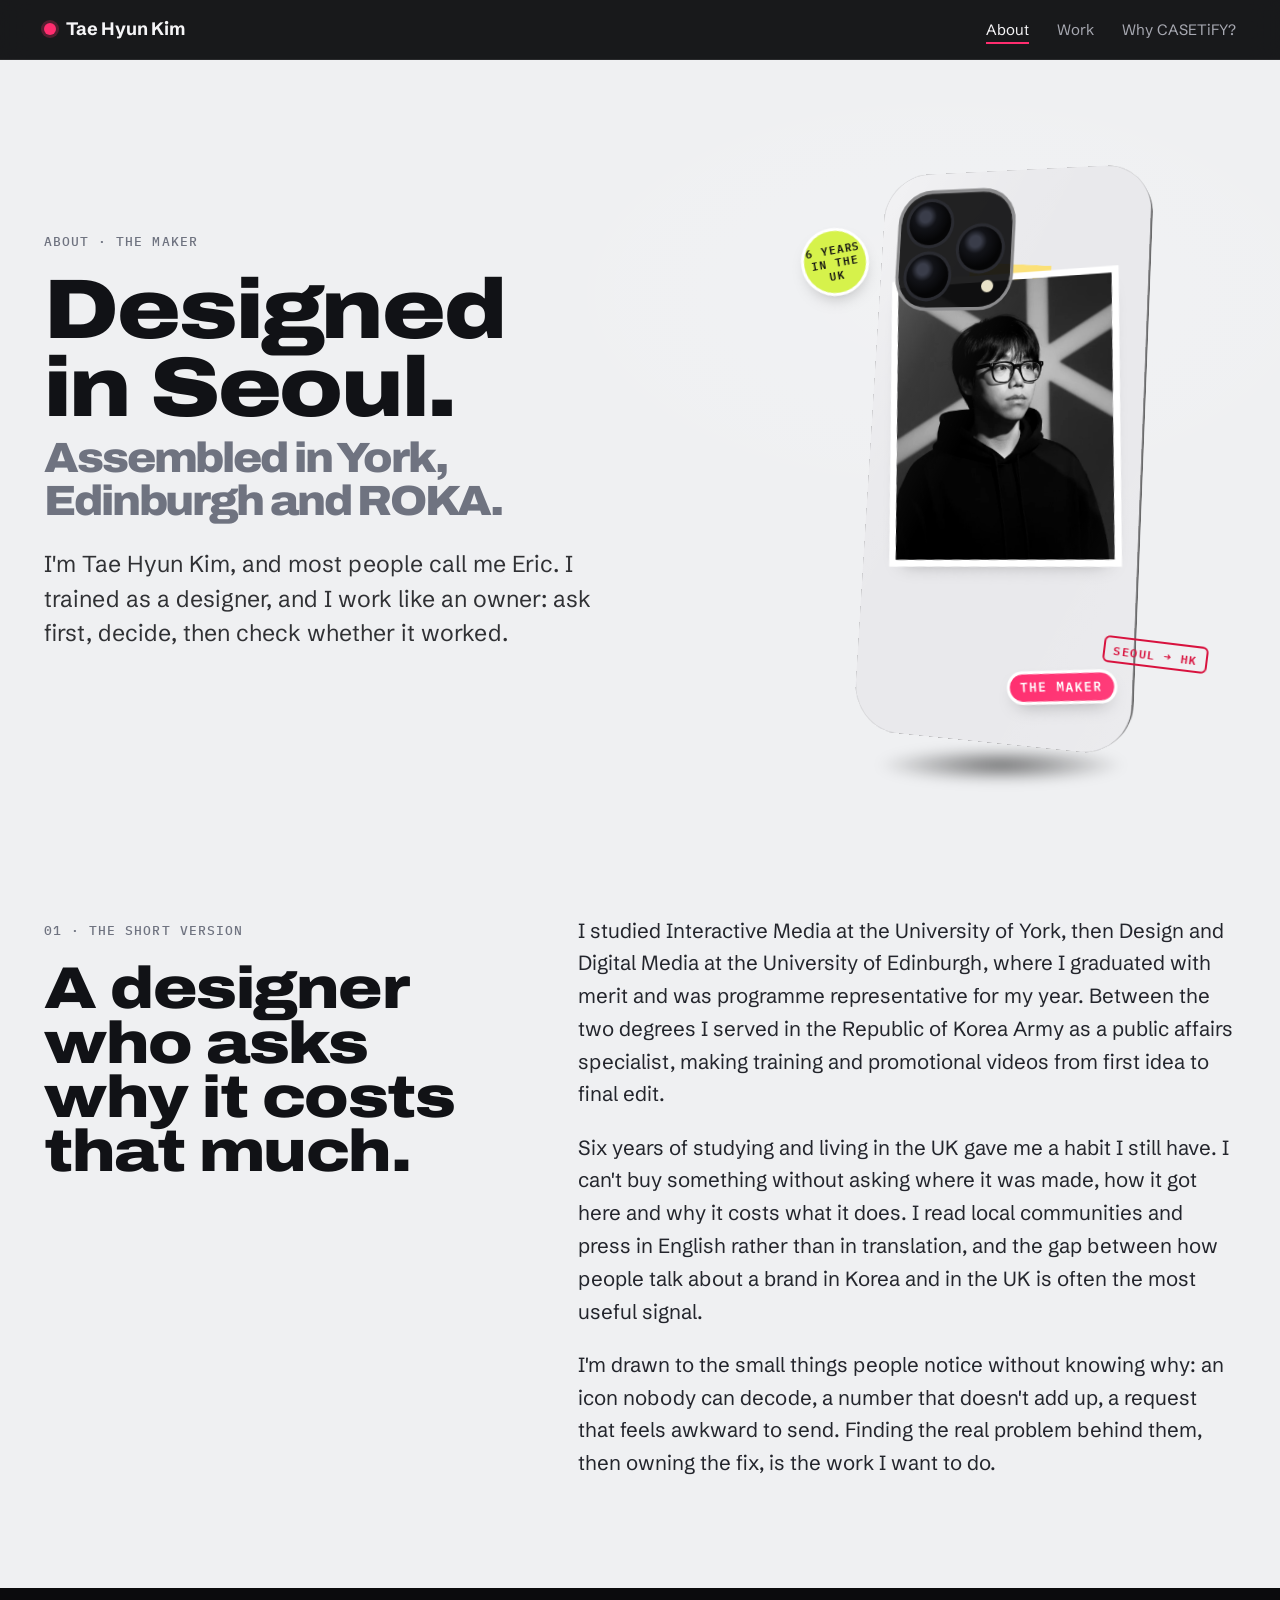
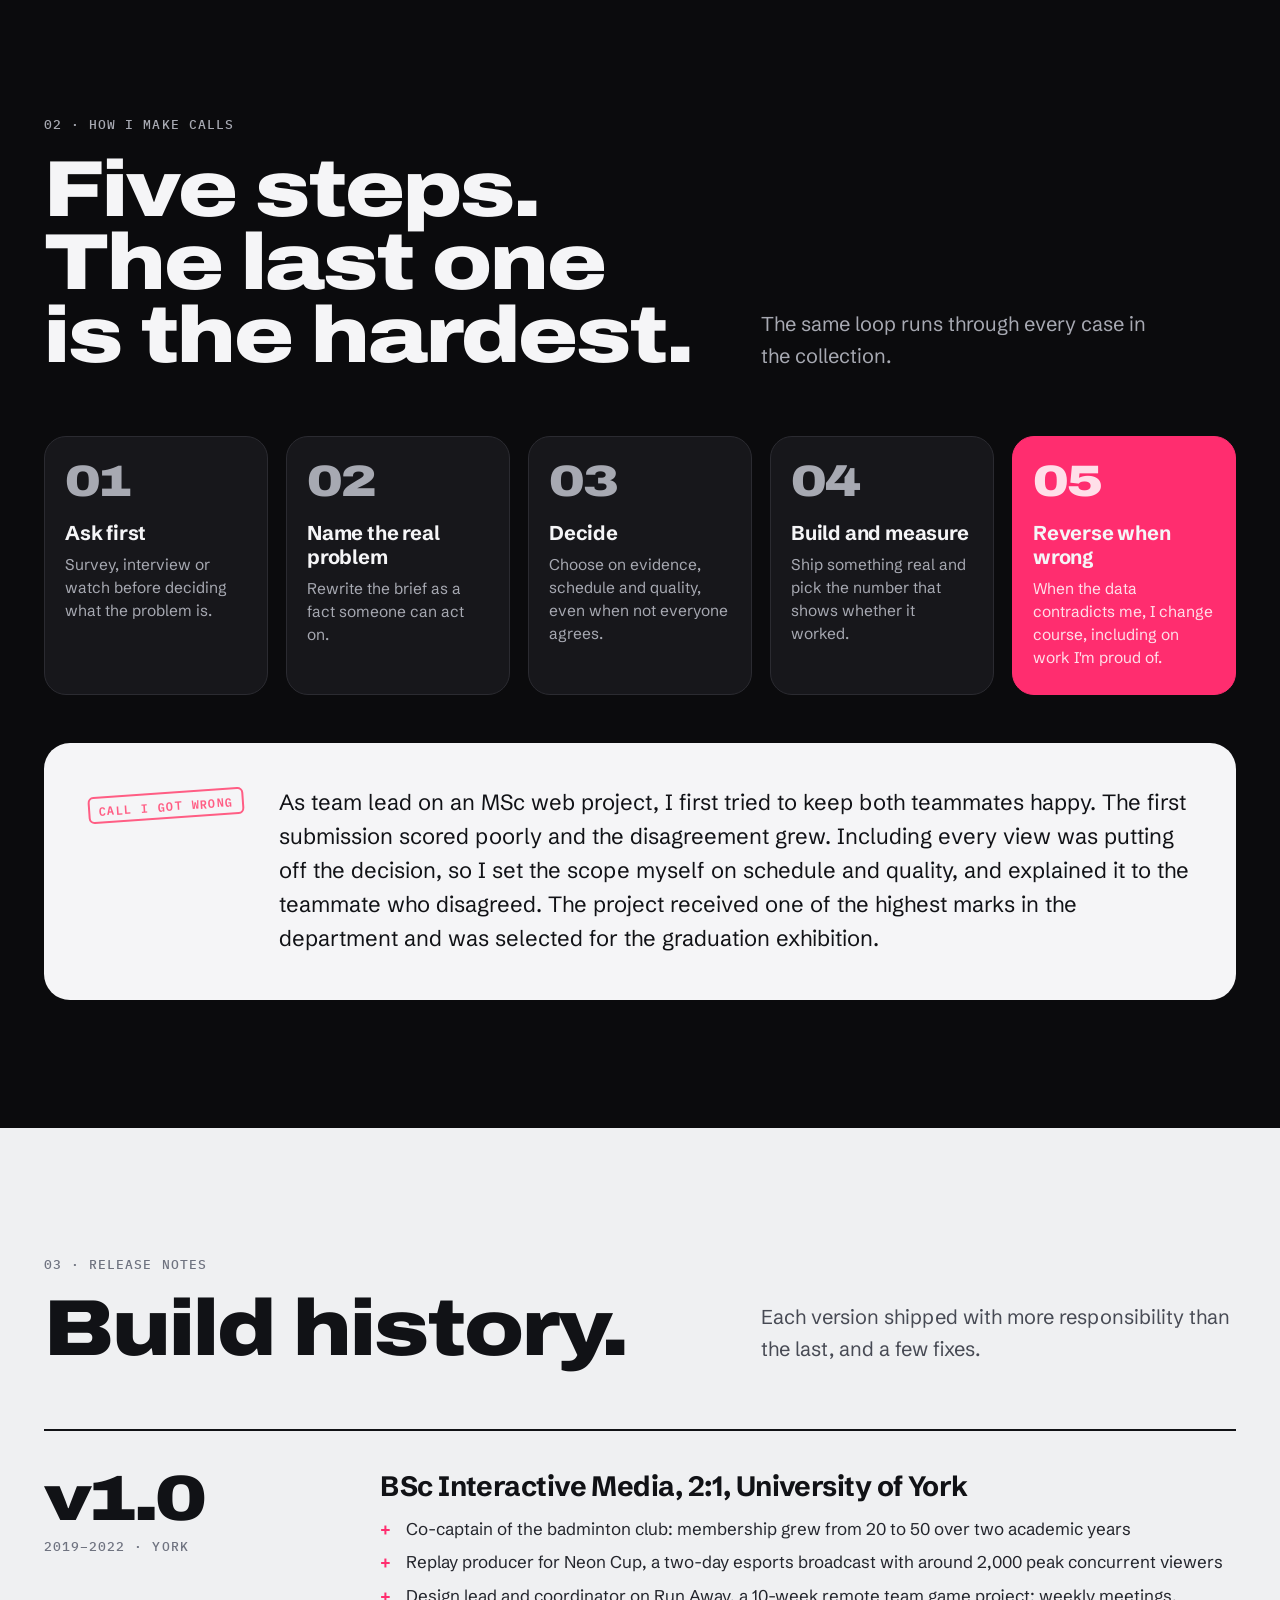
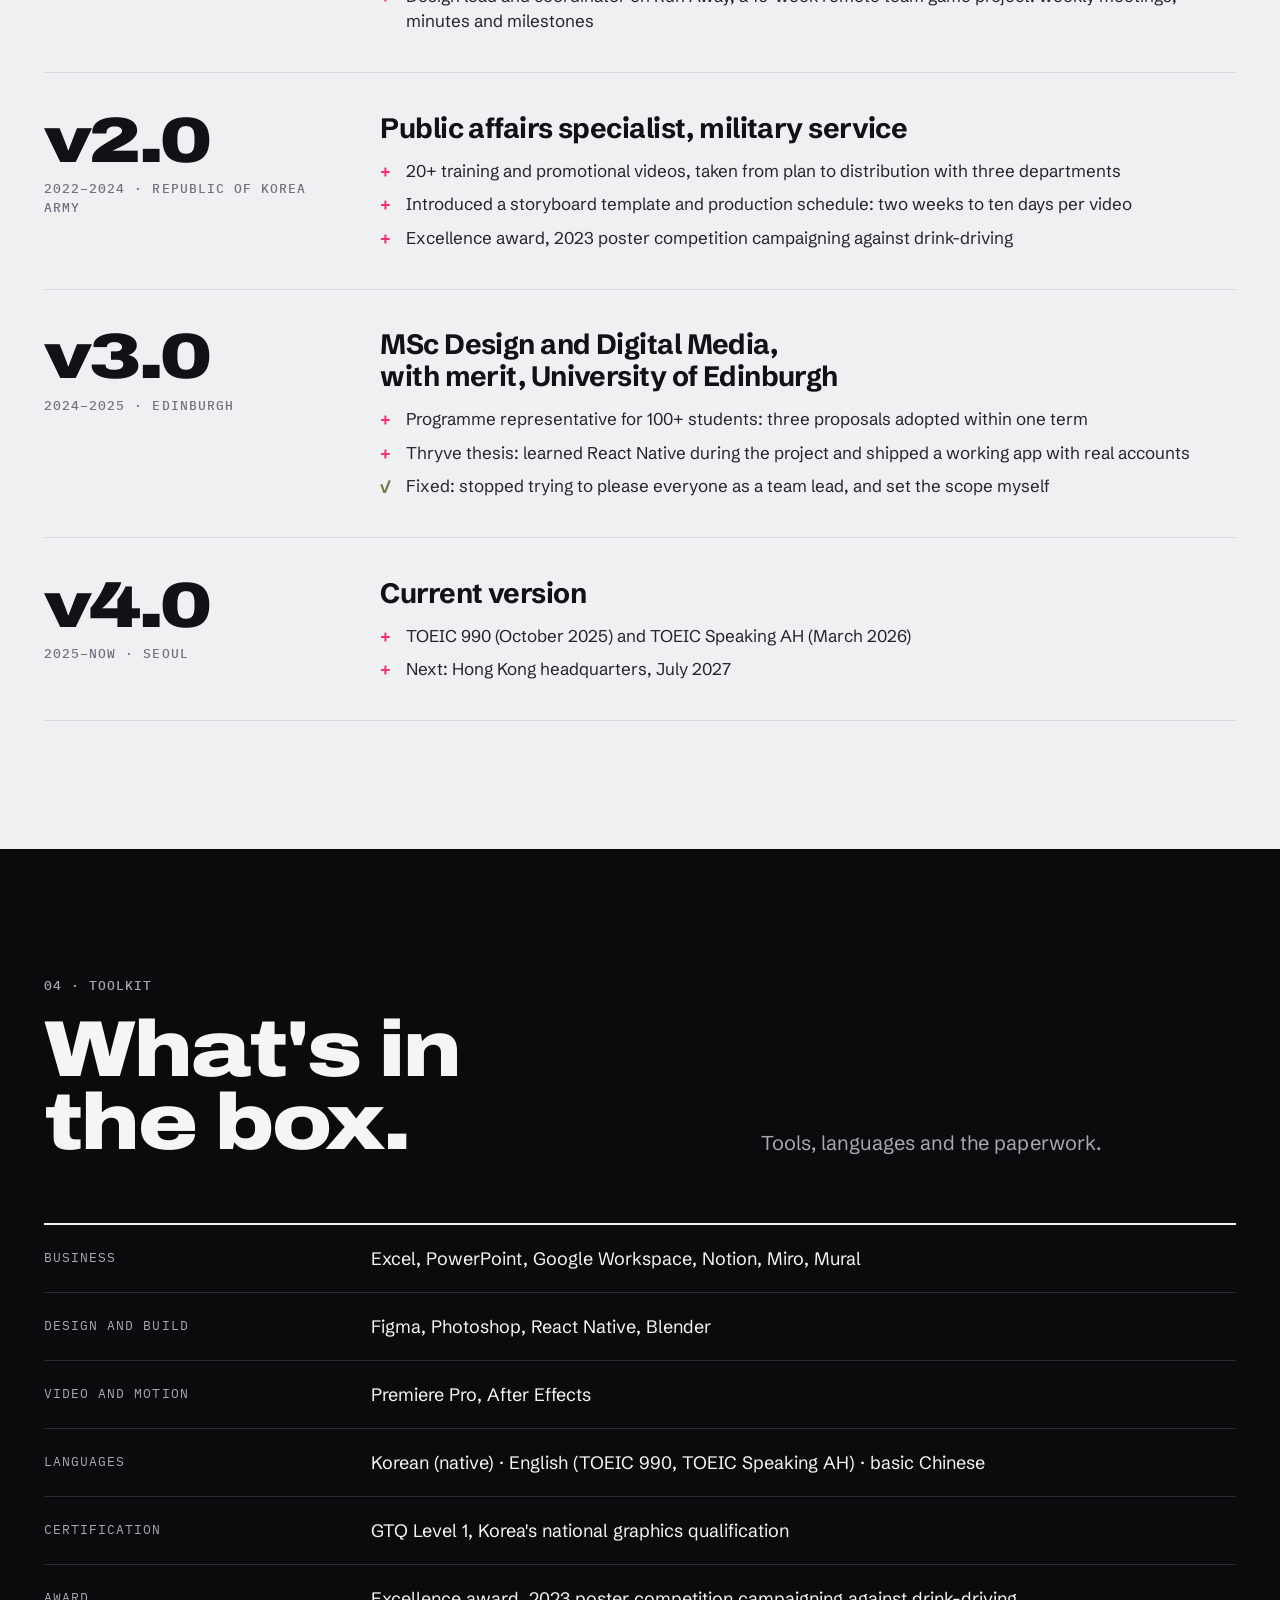
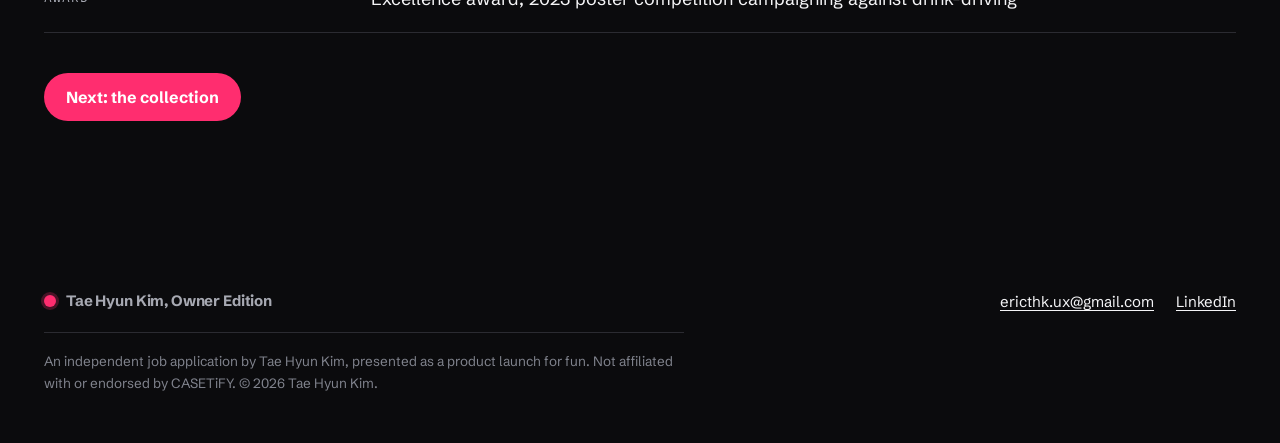
==== commit 16eaed31: "Remove design portfolio links, rename menu item, use ROKA - Remove every link to thkeric.github.io: " ====
--- a/about/index.html
+++ b/about/index.html
@@ -17,9 +17,9 @@
 <link rel="preconnect" href="https://fonts.googleapis.com">
 <link rel="preconnect" href="https://fonts.gstatic.com" crossorigin>
 <link href="https://fonts.googleapis.com/css2?family=Archivo:wdth,wght@62..125,100..900&family=IBM+Plex+Mono:wght@400;500;600&family=Schibsted+Grotesk:wght@400;500;700;800&display=swap" rel="stylesheet">
-<link rel="stylesheet" href="../assets/css/launch.css?v=20261006b">
+<link rel="stylesheet" href="../assets/css/launch.css?v=20261008">
 <script>document.documentElement.classList.add('js');setTimeout(function(){document.documentElement.classList.add('reveal-all')},3500)</script>
-<script src="../assets/js/launch.js?v=20261006b" defer></script>
+<script src="../assets/js/launch.js?v=20261008" defer></script>
 </head>
 <body>
 <a class="skip" href="#content">Skip to content</a>
@@ -29,8 +29,7 @@
     <nav class="site-nav" aria-label="Main">
       <a href="../about/" aria-current="page">About</a>
       <a href="../work/">Work</a>
-      <a href="../casetify/">CASETiFY</a>
-      <a class="ext" href="https://thkeric.github.io/">Design portfolio</a>
+      <a href="../casetify/">Why CASETiFY?</a>
     </nav>
   </div>
 </header>
@@ -39,7 +38,7 @@
   <div class="wrap page-hero-grid">
     <div data-reveal>
       <span class="eyebrow">About · The Maker</span>
-      <h1 id="about-title" class="display">Designed in Seoul.<span class="sub">Assembled in York, Edinburgh and the army.</span></h1>
+      <h1 id="about-title" class="display">Designed in Seoul.<span class="sub">Assembled in York, Edinburgh and <abbr title="Republic of Korea Army">ROKA</abbr>.</span></h1>
       <p class="lede">I'm Tae Hyun Kim, and most people call me Eric. I trained as a designer, and I work like an owner: ask first, decide, then check whether it worked.</p>
     </div>
     <div class="hero-case">
@@ -160,7 +159,6 @@
     </dl>
     <div class="btn-row" style="margin-top:40px">
       <a class="btn" href="../work/">Next: the collection</a>
-      <a class="btn btn--ghost" href="https://thkeric.github.io/about/">Design portfolio bio</a>
     </div>
   </div>
 </section>
@@ -172,7 +170,6 @@
       <span class="foot-links">
         <a href="mailto:ericthk.ux@gmail.com">ericthk.ux@gmail.com</a>
         <a href="https://www.linkedin.com/in/erickimux/" rel="me">LinkedIn</a>
-        <a href="https://thkeric.github.io/">Design portfolio</a>
       </span>
     </div>
     <p class="disclaimer">An independent job application by Tae Hyun Kim, presented as a product launch for fun. Not affiliated with or endorsed by CASETiFY. © 2026 Tae Hyun Kim.</p>
--- a/assets/css/launch.css
+++ b/assets/css/launch.css
@@ -59,6 +59,7 @@
 :focus-visible { outline: 3px solid var(--signal); outline-offset: 3px; border-radius: 4px; }
 ::selection { background: var(--signal); color: #fff; }
 p { margin: 0 0 1em; text-wrap: pretty; }
+abbr[title] { text-decoration: none; cursor: help; }
 h1, h2, h3, h4 { margin: 0; text-wrap: balance; }
 
 .wrap { width: min(var(--wrap), 100% - 2 * var(--gutter)); margin-inline: auto; }
@@ -92,13 +93,11 @@
 .site-nav a { text-decoration: none; color: var(--on-stage-2); white-space: nowrap; }
 .site-nav a:hover { color: var(--on-stage); }
 .site-nav a[aria-current="page"] { color: var(--on-stage); text-decoration: underline; text-decoration-color: var(--signal); text-decoration-thickness: 2px; text-underline-offset: 7px; }
-.site-nav .ext::after { content: " \2197"; }
 @media (max-width: 720px) {
   :root { --head-h: auto; }
   .site-head { height: auto; }
   .site-head .wrap { flex-direction: column; align-items: flex-start; gap: 6px; padding-block: 12px 10px; }
   .site-nav { gap: 16px; font-size: 14.5px; flex-wrap: wrap; }
-  .site-nav .ext { display: none; }
 }
 
 /* ---------- bands ---------- */
@@ -438,8 +437,6 @@
 .biz dl { margin: 0; display: grid; grid-template-columns: repeat(3, minmax(0, 1fr)); gap: 18px; }
 .biz dt { font-family: var(--mono); font-size: 12px; letter-spacing: 0.08em; text-transform: uppercase; color: var(--on-stage-2); }
 .biz dd { margin: 6px 0 0; font-size: 15.5px; line-height: 1.5; }
-.more { display: inline-flex; gap: 8px; margin-top: 22px; font-weight: 700; text-decoration: none; border-bottom: 2px solid var(--signal); padding-bottom: 2px; }
-.more::after { content: "\2197"; }
 @media (max-width: 900px) {
   .wc-grid { grid-template-columns: minmax(0, 1fr); }
   .wc-object { position: static; padding-block: 0 8px; }
@@ -519,6 +516,4 @@
 .config:has(#q3:checked) .config-preview .case { --c: var(--c-rep); }
 /* browsers without :has() show every answer */
 @supports not selector(:has(*)) { .answer { display: block; margin-bottom: 12px; } .q-print[data-q="1"] { opacity: 1; } }
-.sources { margin-top: 22px; font-size: 14px; line-height: 1.6; color: var(--ink-3); }
-.sources a { color: var(--ink-2); }
 @media (max-width: 900px) { .config { grid-template-columns: minmax(0, 1fr); } .config-preview { position: relative; top: 0; min-height: 340px; } }
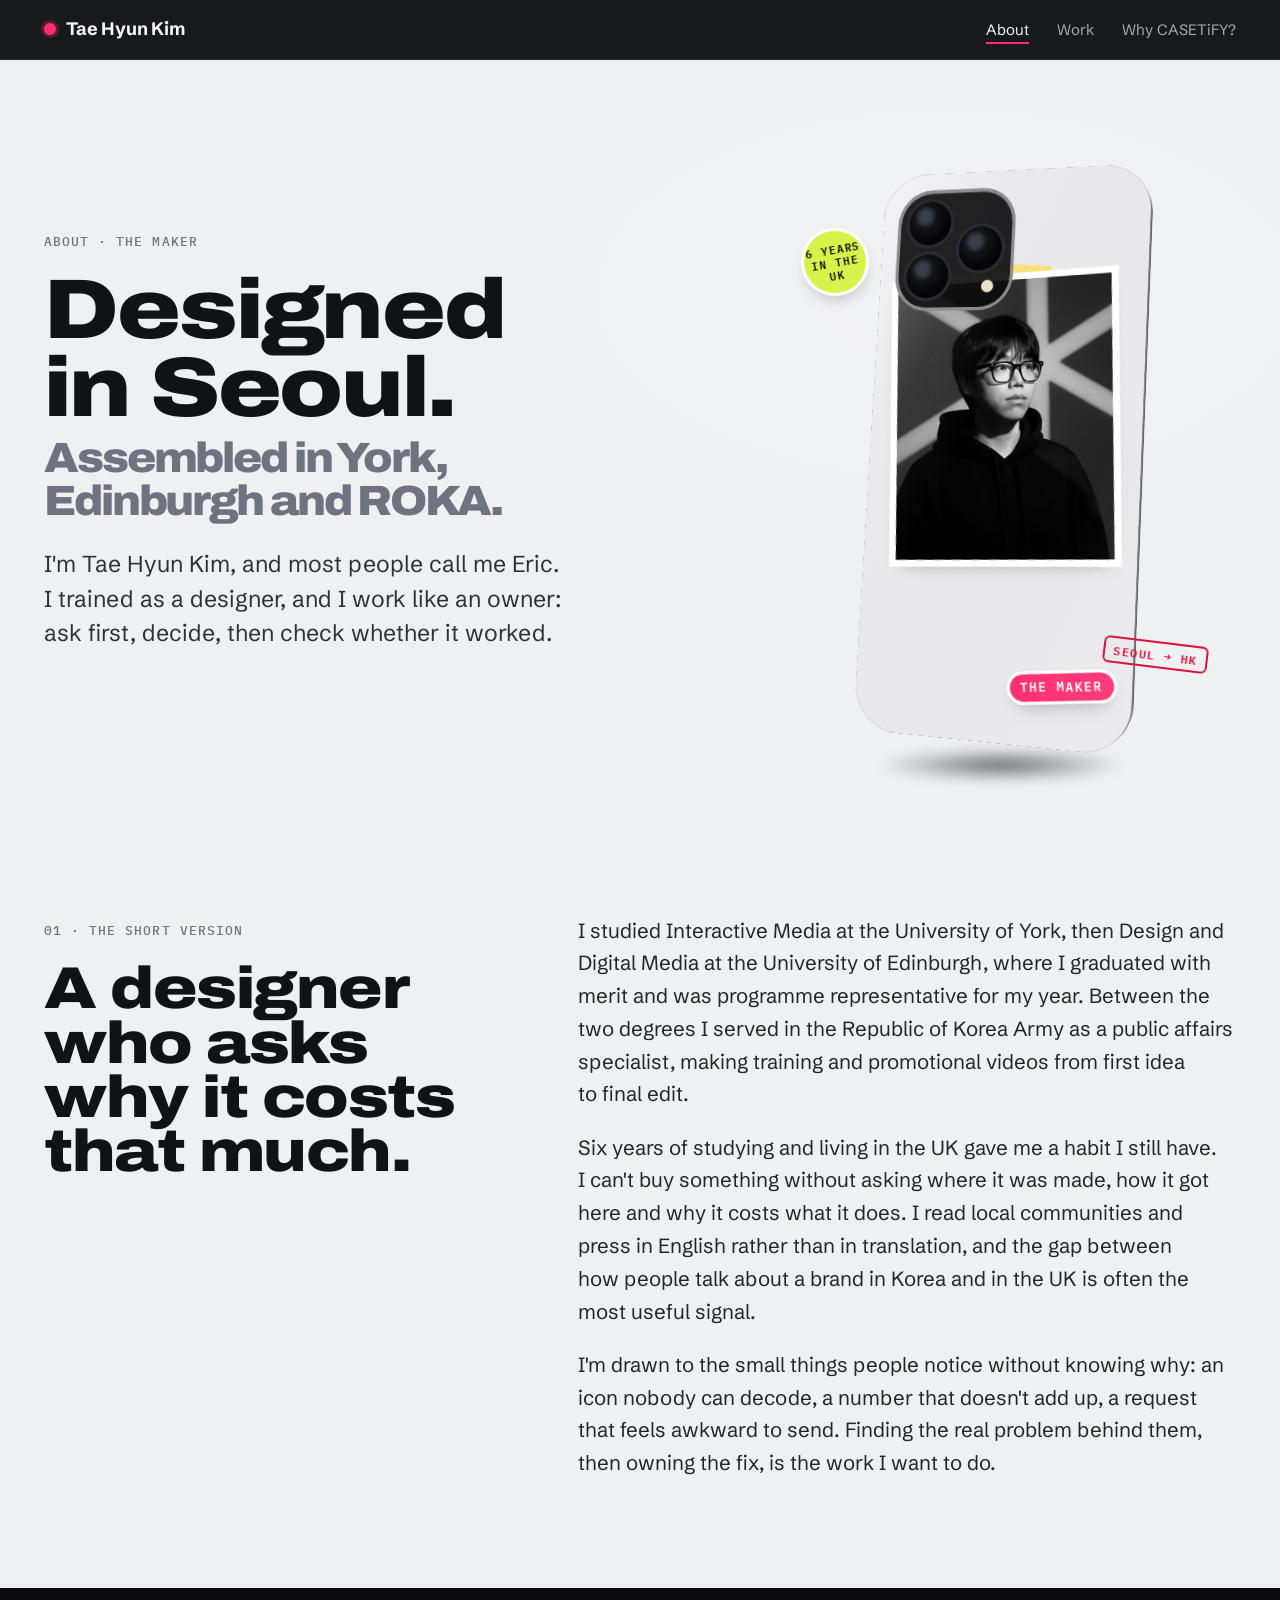
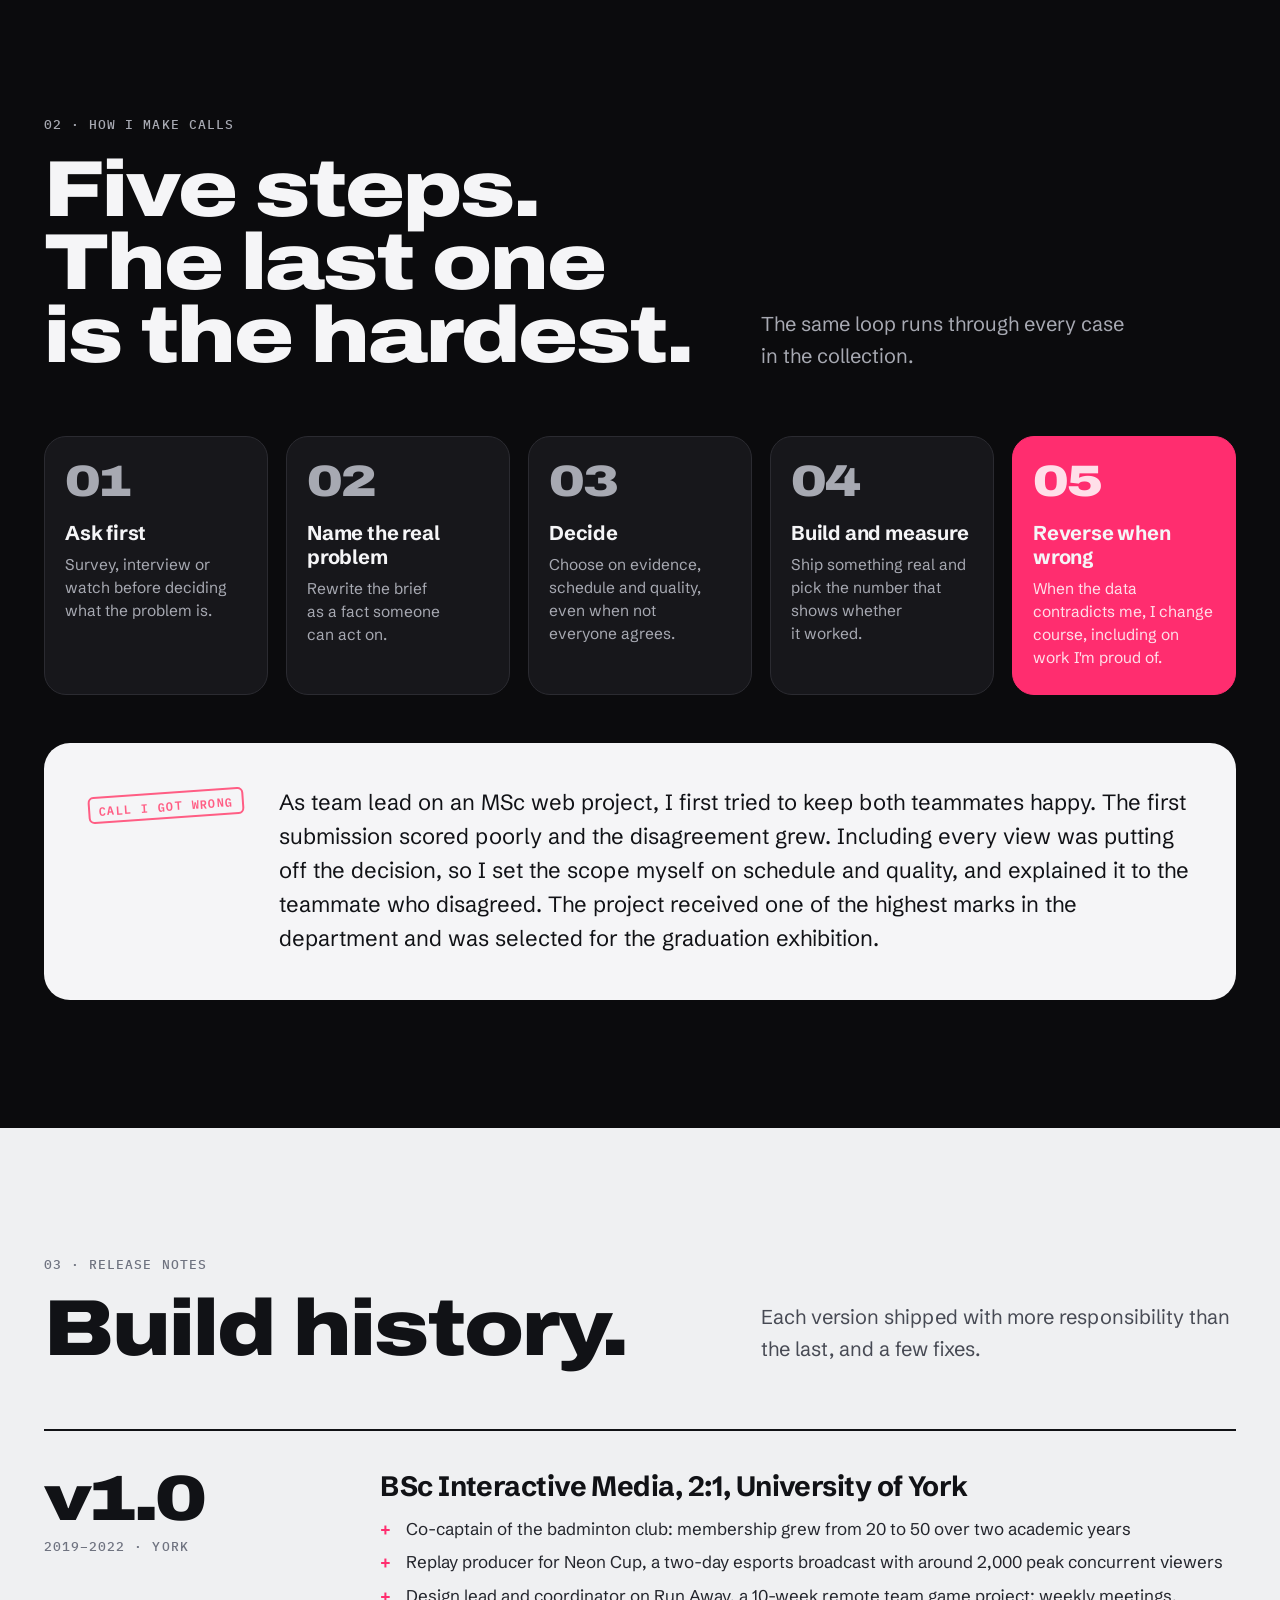
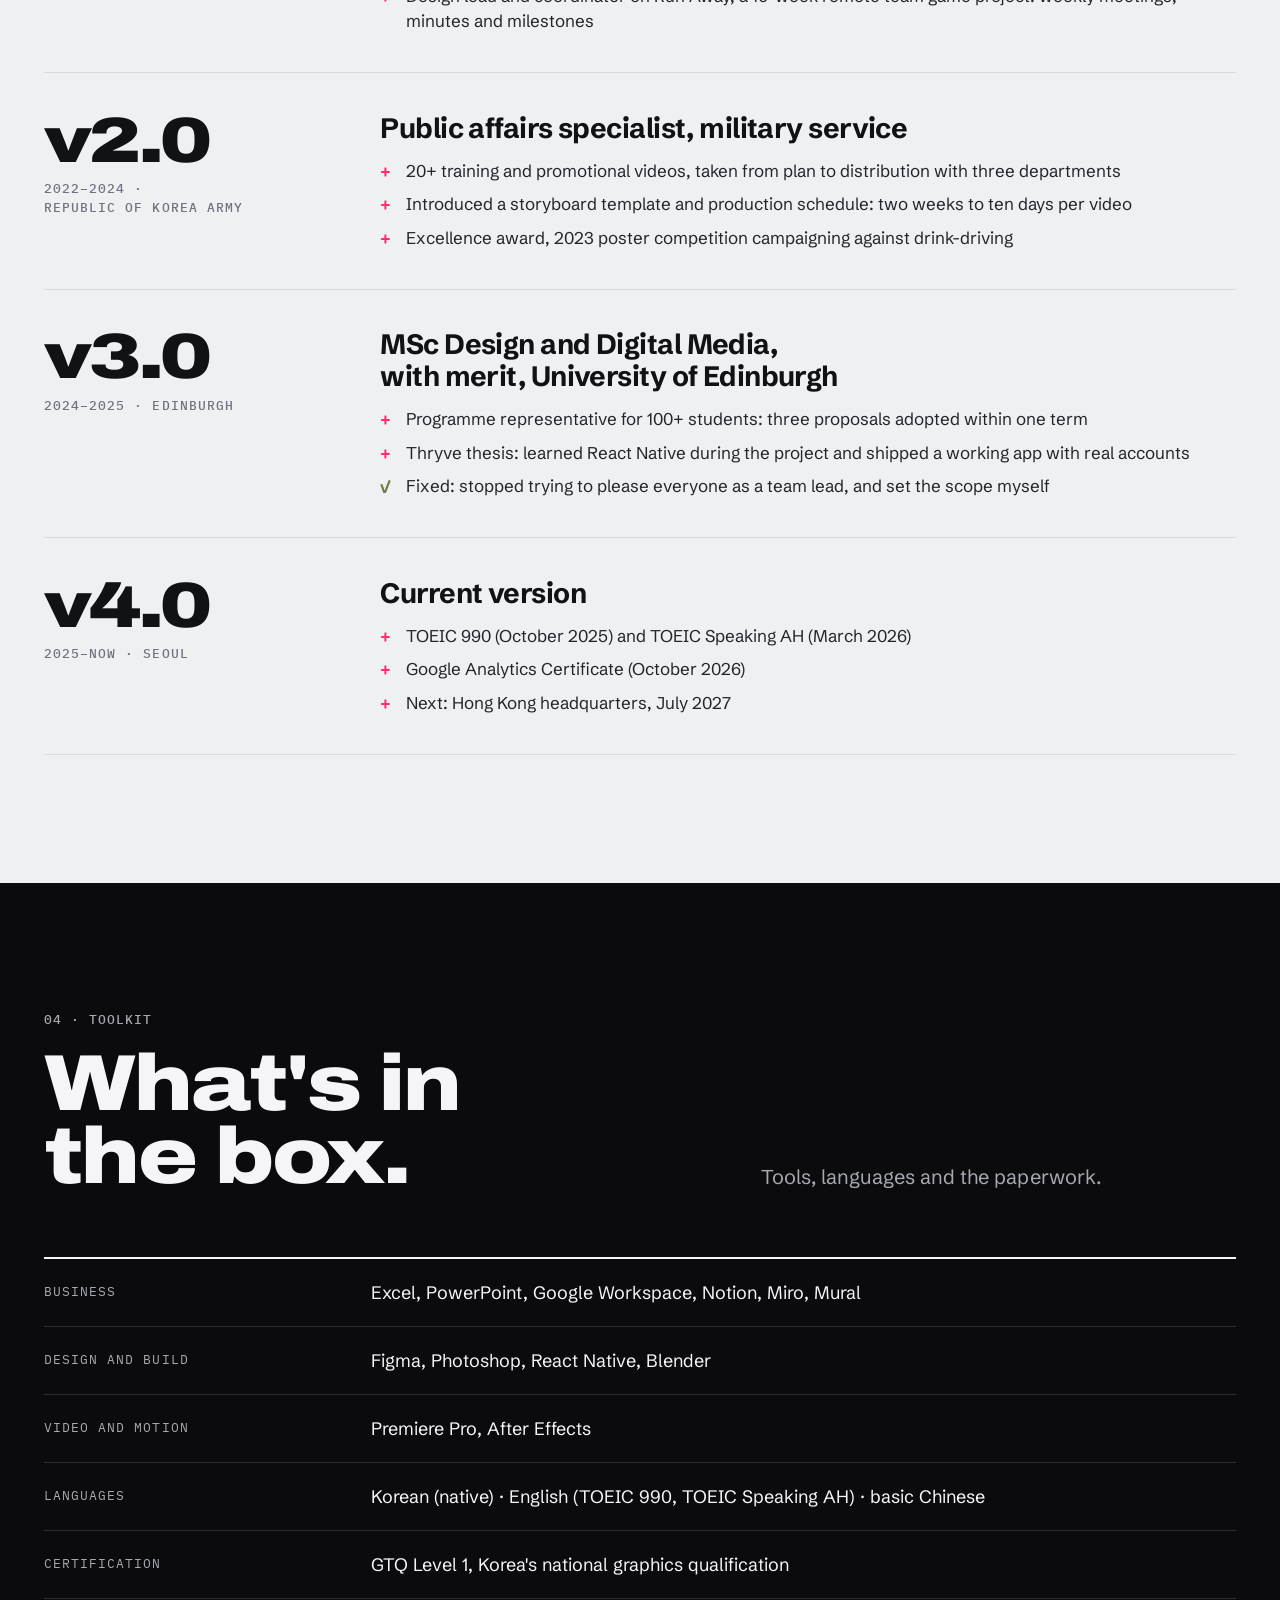
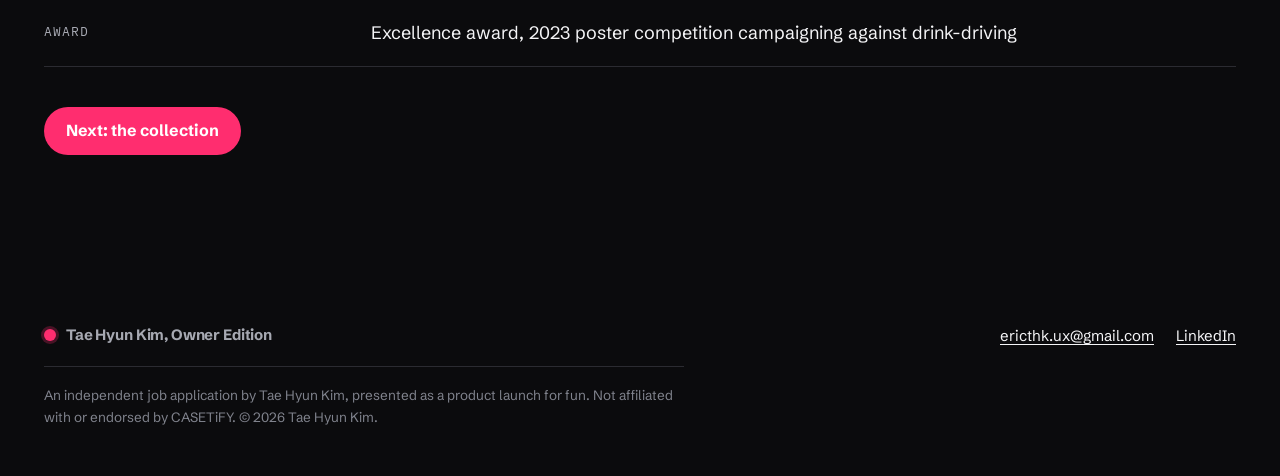
==== commit dbbafe08: "About: readable line breaks, add Google Analytics Certificate - Keep one-letter words, numbers, date" ====
--- a/about/index.html
+++ b/about/index.html
@@ -39,7 +39,7 @@
     <div data-reveal>
       <span class="eyebrow">About · The Maker</span>
       <h1 id="about-title" class="display">Designed in Seoul.<span class="sub">Assembled in York, Edinburgh and <abbr title="Republic of Korea Army">ROKA</abbr>.</span></h1>
-      <p class="lede">I'm Tae Hyun Kim, and most people call me Eric. I trained as a designer, and I work like an owner: ask first, decide, then check whether it worked.</p>
+      <p class="lede">I'm Tae&nbsp;Hyun&nbsp;Kim, and most people call me Eric. I&nbsp;trained as a&nbsp;designer, and I&nbsp;work like an owner: ask&nbsp;first, decide, then check whether it&nbsp;worked.</p>
     </div>
     <div class="hero-case">
       <div class="case case--float" style="--c:#e9e9ec; --ry:-16deg; --rz:3deg">
@@ -49,7 +49,7 @@
         </div>
         <span class="case-floor" aria-hidden="true"></span>
       </div>
-      <span class="sticker sticker--round orbit" style="position:absolute; left:8%; top:12%; --r:-10deg; --sk: var(--c-club); --sk-ink:#111">6 years in the UK</span>
+      <span class="sticker sticker--round orbit" style="position:absolute; left:8%; top:12%; --r:-10deg; --sk: var(--c-club); --sk-ink:#111">6&nbsp;years in the UK</span>
       <span class="stamp" style="position:absolute; right:6%; bottom:12%; --r:7deg">Seoul → HK</span>
     </div>
   </div>
@@ -59,12 +59,12 @@
   <div class="wrap bio-grid">
     <div data-reveal>
       <span class="eyebrow">01 · The short version</span>
-      <h2 id="bio-title" class="display" style="margin-top:18px">A designer who asks why it costs that much.</h2>
+      <h2 id="bio-title" class="display" style="margin-top:18px">A&nbsp;designer who asks why it costs that much.</h2>
     </div>
     <div class="bio-text" data-reveal>
-      <p>I studied Interactive Media at the University of York, then Design and Digital Media at the University of Edinburgh, where I graduated with merit and was programme representative for my year. Between the two degrees I served in the Republic of Korea Army as a public affairs specialist, making training and promotional videos from first idea to final edit.</p>
-      <p>Six years of studying and living in the UK gave me a habit I still have. I can't buy something without asking where it was made, how it got here and why it costs what it does. I read local communities and press in English rather than in translation, and the gap between how people talk about a brand in Korea and in the UK is often the most useful signal.</p>
-      <p>I'm drawn to the small things people notice without knowing why: an icon nobody can decode, a number that doesn't add up, a request that feels awkward to send. Finding the real problem behind them, then owning the fix, is the work I want to do.</p>
+      <p>I&nbsp;studied Interactive Media at the University of York, then Design and Digital Media at the University of Edinburgh, where I&nbsp;graduated with merit and was programme representative for my year. Between the two degrees I&nbsp;served in the Republic of Korea Army as a&nbsp;public affairs specialist, making training and promotional videos from first idea to final&nbsp;edit.</p>
+      <p>Six years of studying and living in the UK gave me a&nbsp;habit I&nbsp;still have. I&nbsp;can't buy something without asking where it was made, how it got here and why it costs what it does. I&nbsp;read local communities and press in English rather than in translation, and the gap between how people talk about a&nbsp;brand in Korea and in the UK is often the most useful&nbsp;signal.</p>
+      <p>I'm drawn to the small things people notice without knowing why: an icon nobody can decode, a&nbsp;number that doesn't add up, a&nbsp;request that feels awkward to send. Finding the real problem behind them, then owning the fix, is the work I&nbsp;want to&nbsp;do.</p>
     </div>
   </div>
 </section>
@@ -72,19 +72,19 @@
 <section class="stage band" aria-labelledby="calls-title">
   <div class="wrap">
     <div class="sec-head" data-reveal>
-      <div><span class="eyebrow">02 · How I make calls</span><h2 id="calls-title" class="display">Five steps. The last one is the hardest.</h2></div>
-      <p>The same loop runs through every case in the collection.</p>
+      <div><span class="eyebrow">02 · How I&nbsp;make calls</span><h2 id="calls-title" class="display">Five steps. The last one is the hardest.</h2></div>
+      <p>The same loop runs through every case in the&nbsp;collection.</p>
     </div>
     <ol class="loop" data-reveal>
-      <li><b>Ask first</b><span>Survey, interview or watch before deciding what the problem is.</span></li>
-      <li><b>Name the real problem</b><span>Rewrite the brief as a fact someone can act on.</span></li>
-      <li><b>Decide</b><span>Choose on evidence, schedule and quality, even when not everyone agrees.</span></li>
-      <li><b>Build and measure</b><span>Ship something real and pick the number that shows whether it worked.</span></li>
-      <li><b>Reverse when wrong</b><span>When the data contradicts me, I change course, including on work I'm proud of.</span></li>
+      <li><b>Ask first</b><span>Survey, interview or watch before deciding what the problem&nbsp;is.</span></li>
+      <li><b>Name the real problem</b><span>Rewrite the brief as a&nbsp;fact someone can act&nbsp;on.</span></li>
+      <li><b>Decide</b><span>Choose on evidence, schedule and quality, even when not everyone&nbsp;agrees.</span></li>
+      <li><b>Build and measure</b><span>Ship something real and pick the number that shows whether it&nbsp;worked.</span></li>
+      <li><b>Reverse when wrong</b><span>When the data contradicts me, I&nbsp;change course, including on work I'm proud&nbsp;of.</span></li>
     </ol>
     <div class="quote-card" data-reveal>
-      <span class="stamp">Call I got wrong</span>
-      <p>As team lead on an MSc web project, I first tried to keep both teammates happy. The first submission scored poorly and the disagreement grew. Including every view was putting off the decision, so I set the scope myself on schedule and quality, and explained it to the teammate who disagreed. The project received one of the highest marks in the department and was selected for the graduation exhibition.</p>
+      <span class="stamp">Call I&nbsp;got wrong</span>
+      <p>As team lead on an MSc web project, I&nbsp;first tried to keep both teammates happy. The first submission scored poorly and the disagreement grew. Including every view was putting off the decision, so I&nbsp;set the scope myself on schedule and quality, and explained it to the teammate who disagreed. The project received one of the highest marks in the department and was selected for the graduation&nbsp;exhibition.</p>
     </div>
   </div>
 </section>
@@ -93,28 +93,28 @@
   <div class="wrap">
     <div class="sec-head" data-reveal>
       <div><span class="eyebrow">03 · Release notes</span><h2 id="releases-title" class="display">Build history.</h2></div>
-      <p>Each version shipped with more responsibility than the last, and a few fixes.</p>
+      <p>Each version shipped with more responsibility than the last, and a&nbsp;few&nbsp;fixes.</p>
     </div>
     <div class="releases">
       <article class="release" data-reveal>
         <div><span class="ver">v1.0</span><span class="when mono">2019–2022 · York</span></div>
         <div>
-          <h3>BSc Interactive Media, 2:1, University of York</h3>
+          <h3>BSc Interactive Media, 2:1,&nbsp;University of York</h3>
           <ul>
-            <li>Co-captain of the badminton club: membership grew from 20 to 50 over two academic years</li>
-            <li>Replay producer for Neon Cup, a two-day esports broadcast with around 2,000 peak concurrent viewers</li>
-            <li>Design lead and coordinator on Run Away, a 10-week remote team game project: weekly meetings, minutes and milestones</li>
+            <li><span class="nowrap">Co-captain</span> of the badminton club: membership grew from 20&nbsp;to 50&nbsp;over two academic&nbsp;years</li>
+            <li>Replay producer for Neon&nbsp;Cup, a&nbsp;<span class="nowrap">two-day</span> esports broadcast with around 2,000&nbsp;peak concurrent&nbsp;viewers</li>
+            <li>Design lead and coordinator on Run&nbsp;Away, a&nbsp;<span class="nowrap">10-week</span> remote team game project: weekly meetings, minutes and&nbsp;milestones</li>
           </ul>
         </div>
       </article>
       <article class="release" data-reveal>
-        <div><span class="ver">v2.0</span><span class="when mono">2022–2024 · Republic of Korea Army</span></div>
+        <div><span class="ver">v2.0</span><span class="when mono">2022–2024 · Republic&nbsp;of&nbsp;Korea&nbsp;Army</span></div>
         <div>
           <h3>Public affairs specialist, military service</h3>
           <ul>
-            <li>20+ training and promotional videos, taken from plan to distribution with three departments</li>
-            <li>Introduced a storyboard template and production schedule: two weeks to ten days per video</li>
-            <li>Excellence award, 2023 poster competition campaigning against drink-driving</li>
+            <li>20+&nbsp;training and promotional videos, taken from plan to distribution with three&nbsp;departments</li>
+            <li>Introduced a&nbsp;storyboard template and production schedule: two weeks to ten days per&nbsp;video</li>
+            <li>Excellence award, 2023&nbsp;poster competition campaigning against&nbsp;<span class="nowrap">drink-driving</span></li>
           </ul>
         </div>
       </article>
@@ -123,9 +123,9 @@
         <div>
           <h3>MSc Design and Digital Media, with merit, University of Edinburgh</h3>
           <ul>
-            <li>Programme representative for 100+ students: three proposals adopted within one term</li>
-            <li>Thryve thesis: learned React Native during the project and shipped a working app with real accounts</li>
-            <li class="fix">Fixed: stopped trying to please everyone as a team lead, and set the scope myself</li>
+            <li>Programme representative for 100+&nbsp;students: three proposals adopted within one&nbsp;term</li>
+            <li>Thryve thesis: learned React&nbsp;Native during the project and shipped a&nbsp;working app with real&nbsp;accounts</li>
+            <li class="fix">Fixed: stopped trying to please everyone as a&nbsp;team lead, and set the scope&nbsp;myself</li>
           </ul>
         </div>
       </article>
@@ -134,8 +134,9 @@
         <div>
           <h3>Current version</h3>
           <ul>
-            <li>TOEIC 990 (October 2025) and TOEIC Speaking AH (March 2026)</li>
-            <li>Next: Hong Kong headquarters, July 2027</li>
+            <li>TOEIC&nbsp;990 (October&nbsp;2025) and TOEIC&nbsp;Speaking&nbsp;AH&nbsp;(March&nbsp;2026)</li>
+            <li>Google Analytics Certificate&nbsp;(October&nbsp;2026)</li>
+            <li>Next: Hong&nbsp;Kong headquarters,&nbsp;July&nbsp;2027</li>
           </ul>
         </div>
       </article>
@@ -147,15 +148,15 @@
   <div class="wrap">
     <div class="sec-head" data-reveal>
       <div><span class="eyebrow">04 · Toolkit</span><h2 id="kit-title" class="display">What's in the box.</h2></div>
-      <p>Tools, languages and the paperwork.</p>
+      <p>Tools, languages and the&nbsp;paperwork.</p>
     </div>
     <dl class="specs" data-reveal>
-      <div><dt>Business</dt><dd>Excel, PowerPoint, Google Workspace, Notion, Miro, Mural</dd></div>
-      <div><dt>Design and build</dt><dd>Figma, Photoshop, React Native, Blender</dd></div>
-      <div><dt>Video and motion</dt><dd>Premiere Pro, After Effects</dd></div>
-      <div><dt>Languages</dt><dd>Korean (native) · English (TOEIC 990, TOEIC Speaking AH) · basic Chinese</dd></div>
-      <div><dt>Certification</dt><dd>GTQ Level 1, Korea's national graphics qualification</dd></div>
-      <div><dt>Award</dt><dd>Excellence award, 2023 poster competition campaigning against drink-driving</dd></div>
+      <div><dt>Business</dt><dd>Excel, PowerPoint, Google Workspace, Notion, Miro,&nbsp;Mural</dd></div>
+      <div><dt>Design and build</dt><dd>Figma, Photoshop, React&nbsp;Native,&nbsp;Blender</dd></div>
+      <div><dt>Video and motion</dt><dd>Premiere Pro, After&nbsp;Effects</dd></div>
+      <div><dt>Languages</dt><dd>Korean (native)&nbsp;· English (TOEIC&nbsp;990,&nbsp;TOEIC&nbsp;Speaking&nbsp;AH)&nbsp;· basic&nbsp;Chinese</dd></div>
+      <div><dt>Certification</dt><dd>GTQ Level&nbsp;1,&nbsp;Korea's national graphics&nbsp;qualification</dd></div>
+      <div><dt>Award</dt><dd>Excellence award, 2023&nbsp;poster competition campaigning against&nbsp;<span class="nowrap">drink-driving</span></dd></div>
     </dl>
     <div class="btn-row" style="margin-top:40px">
       <a class="btn" href="../work/">Next: the collection</a>
--- a/assets/css/launch.css
+++ b/assets/css/launch.css
@@ -59,7 +59,9 @@
 :focus-visible { outline: 3px solid var(--signal); outline-offset: 3px; border-radius: 4px; }
 ::selection { background: var(--signal); color: #fff; }
 p { margin: 0 0 1em; text-wrap: pretty; }
+li, dd, .loop span { text-wrap: pretty; }
 abbr[title] { text-decoration: none; cursor: help; }
+.nowrap { white-space: nowrap; }
 h1, h2, h3, h4 { margin: 0; text-wrap: balance; }
 
 .wrap { width: min(var(--wrap), 100% - 2 * var(--gutter)); margin-inline: auto; }
@@ -351,6 +353,7 @@
   .page-hero-grid { grid-template-columns: minmax(0, 1fr); }
   .page-hero .hero-case { min-height: 0; padding-block: 8px 40px; order: -1; }
   .page-hero .hero-case .case { --w: clamp(150px, 42vw, 220px); }
+  .page-hero .hero-case > .stamp { bottom: 2% !important; right: 4% !important; }
 }
 
 /* about: portrait print */
@@ -378,7 +381,7 @@
 @media (max-width: 560px) { .loop { grid-template-columns: minmax(0, 1fr); } }
 
 .quote-card { margin: clamp(28px, 4vw, 48px) 0 0; display: grid; grid-template-columns: auto minmax(0, 1fr); gap: clamp(16px, 3vw, 36px); align-items: start; background: var(--on-stage); color: var(--ink); border-radius: 26px; padding: clamp(24px, 3.4vw, 44px); }
-.quote-card .stamp { margin-top: 6px; }
+.quote-card .stamp { margin-top: 6px; justify-self: start; }
 .quote-card p { margin: 0; font-size: clamp(18px, 1.8vw, 22px); line-height: 1.55; }
 @media (max-width: 640px) { .quote-card { grid-template-columns: minmax(0, 1fr); } }
 
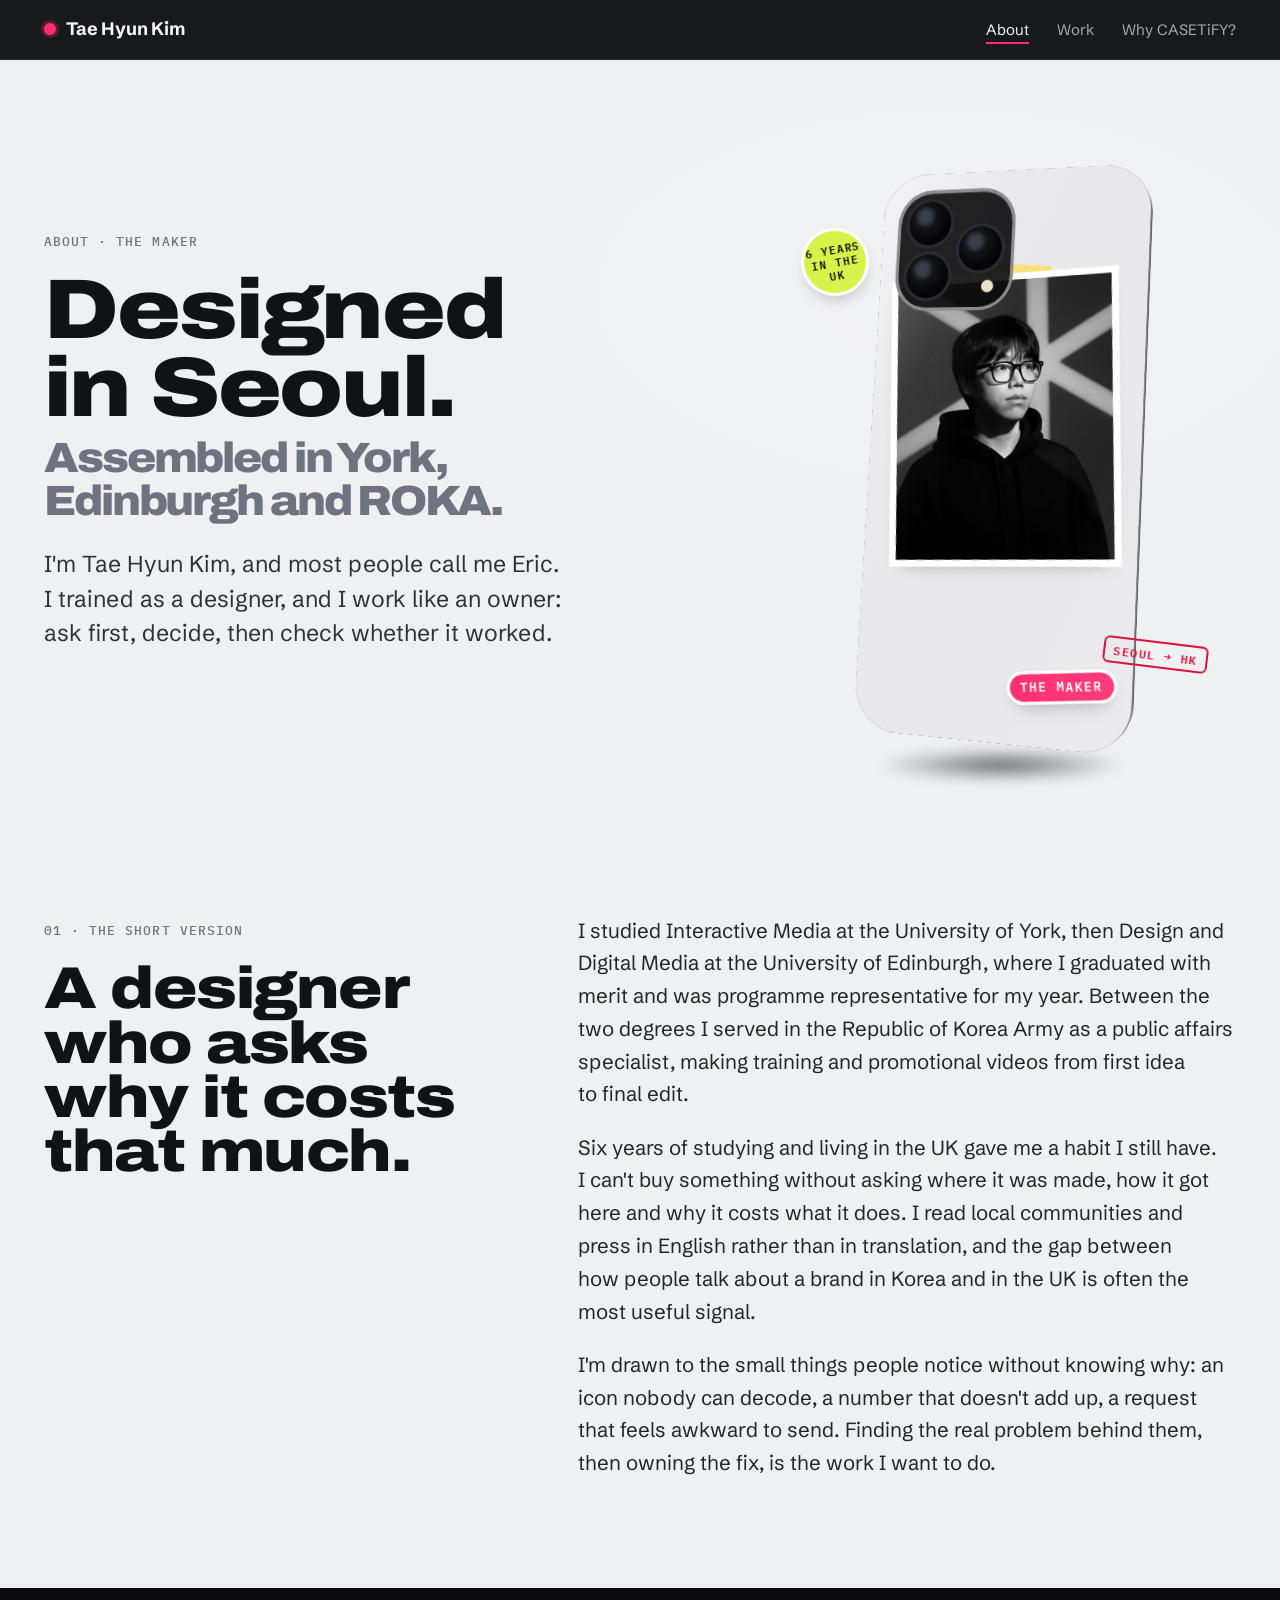
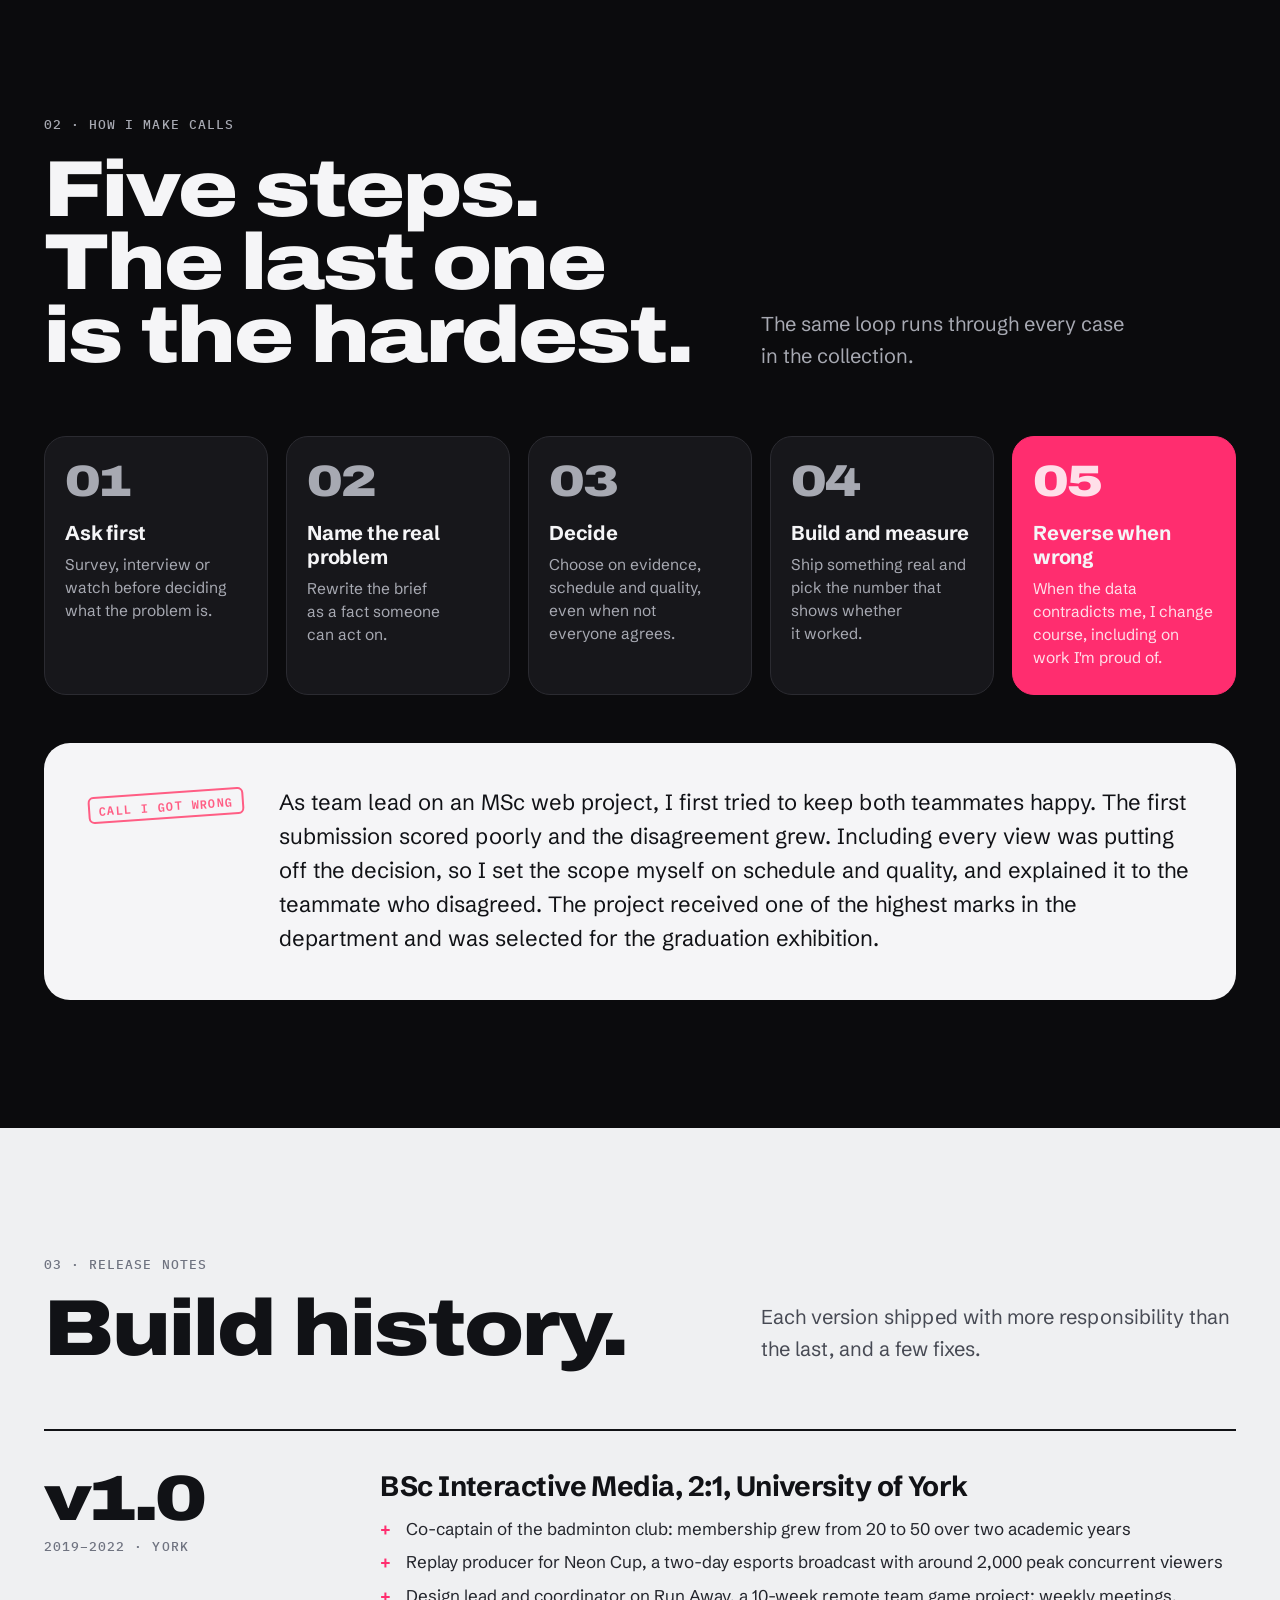
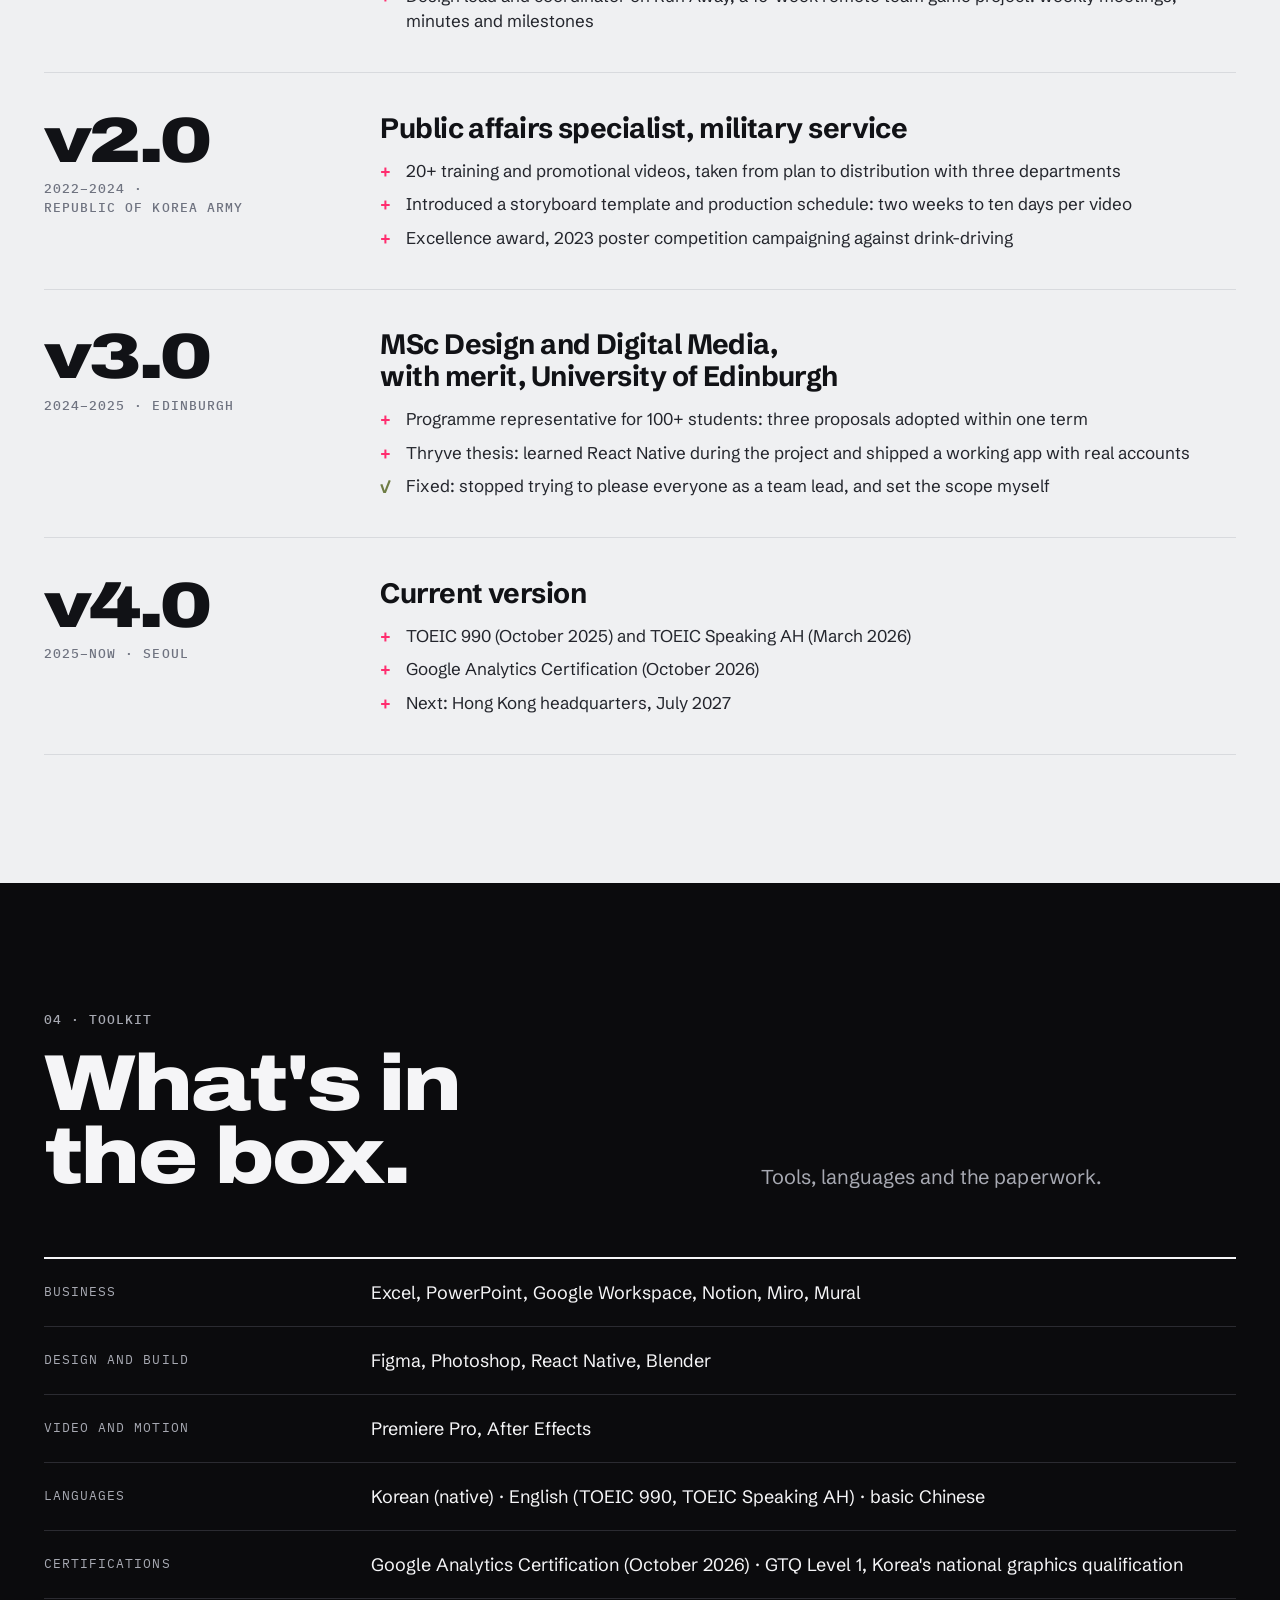
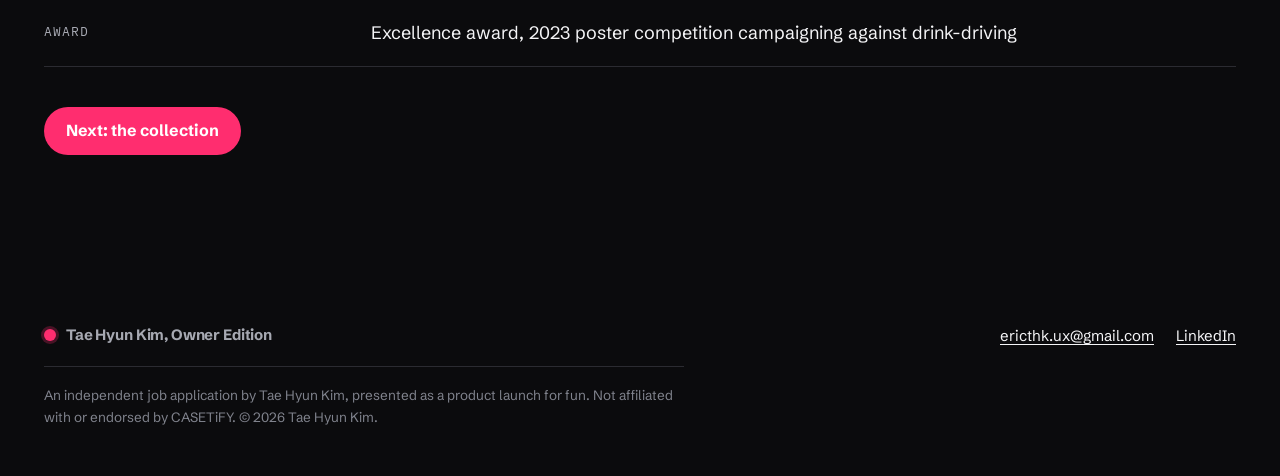
==== commit bc6c3c63: "Readable line breaks on every page; Google Analytics Certification - Rename to "Google Analytics Cer" ====
--- a/about/index.html
+++ b/about/index.html
@@ -97,7 +97,7 @@
     </div>
     <div class="releases">
       <article class="release" data-reveal>
-        <div><span class="ver">v1.0</span><span class="when mono">2019–2022 · York</span></div>
+        <div><span class="ver">v1.0</span><span class="when mono"><span class="nowrap">2019–2022</span> · York</span></div>
         <div>
           <h3>BSc Interactive Media, 2:1,&nbsp;University of York</h3>
           <ul>
@@ -108,7 +108,7 @@
         </div>
       </article>
       <article class="release" data-reveal>
-        <div><span class="ver">v2.0</span><span class="when mono">2022–2024 · Republic&nbsp;of&nbsp;Korea&nbsp;Army</span></div>
+        <div><span class="ver">v2.0</span><span class="when mono"><span class="nowrap">2022–2024</span> · Republic&nbsp;of&nbsp;Korea&nbsp;Army</span></div>
         <div>
           <h3>Public affairs specialist, military service</h3>
           <ul>
@@ -119,7 +119,7 @@
         </div>
       </article>
       <article class="release" data-reveal>
-        <div><span class="ver">v3.0</span><span class="when mono">2024–2025 · Edinburgh</span></div>
+        <div><span class="ver">v3.0</span><span class="when mono"><span class="nowrap">2024–2025</span> · Edinburgh</span></div>
         <div>
           <h3>MSc Design and Digital Media, with merit, University of Edinburgh</h3>
           <ul>
@@ -130,12 +130,12 @@
         </div>
       </article>
       <article class="release" data-reveal>
-        <div><span class="ver">v4.0</span><span class="when mono">2025–now · Seoul</span></div>
+        <div><span class="ver">v4.0</span><span class="when mono"><span class="nowrap">2025–now</span> · Seoul</span></div>
         <div>
           <h3>Current version</h3>
           <ul>
             <li>TOEIC&nbsp;990 (October&nbsp;2025) and TOEIC&nbsp;Speaking&nbsp;AH&nbsp;(March&nbsp;2026)</li>
-            <li>Google Analytics Certificate&nbsp;(October&nbsp;2026)</li>
+            <li>Google Analytics Certification&nbsp;(October&nbsp;2026)</li>
             <li>Next: Hong&nbsp;Kong headquarters,&nbsp;July&nbsp;2027</li>
           </ul>
         </div>
@@ -155,7 +155,7 @@
       <div><dt>Design and build</dt><dd>Figma, Photoshop, React&nbsp;Native,&nbsp;Blender</dd></div>
       <div><dt>Video and motion</dt><dd>Premiere Pro, After&nbsp;Effects</dd></div>
       <div><dt>Languages</dt><dd>Korean (native)&nbsp;· English (TOEIC&nbsp;990,&nbsp;TOEIC&nbsp;Speaking&nbsp;AH)&nbsp;· basic&nbsp;Chinese</dd></div>
-      <div><dt>Certification</dt><dd>GTQ Level&nbsp;1,&nbsp;Korea's national graphics&nbsp;qualification</dd></div>
+      <div><dt>Certifications</dt><dd>Google Analytics Certification (October&nbsp;2026)&nbsp;· GTQ Level&nbsp;1, Korea's national graphics&nbsp;qualification</dd></div>
       <div><dt>Award</dt><dd>Excellence award, 2023&nbsp;poster competition campaigning against&nbsp;<span class="nowrap">drink-driving</span></dd></div>
     </dl>
     <div class="btn-row" style="margin-top:40px">
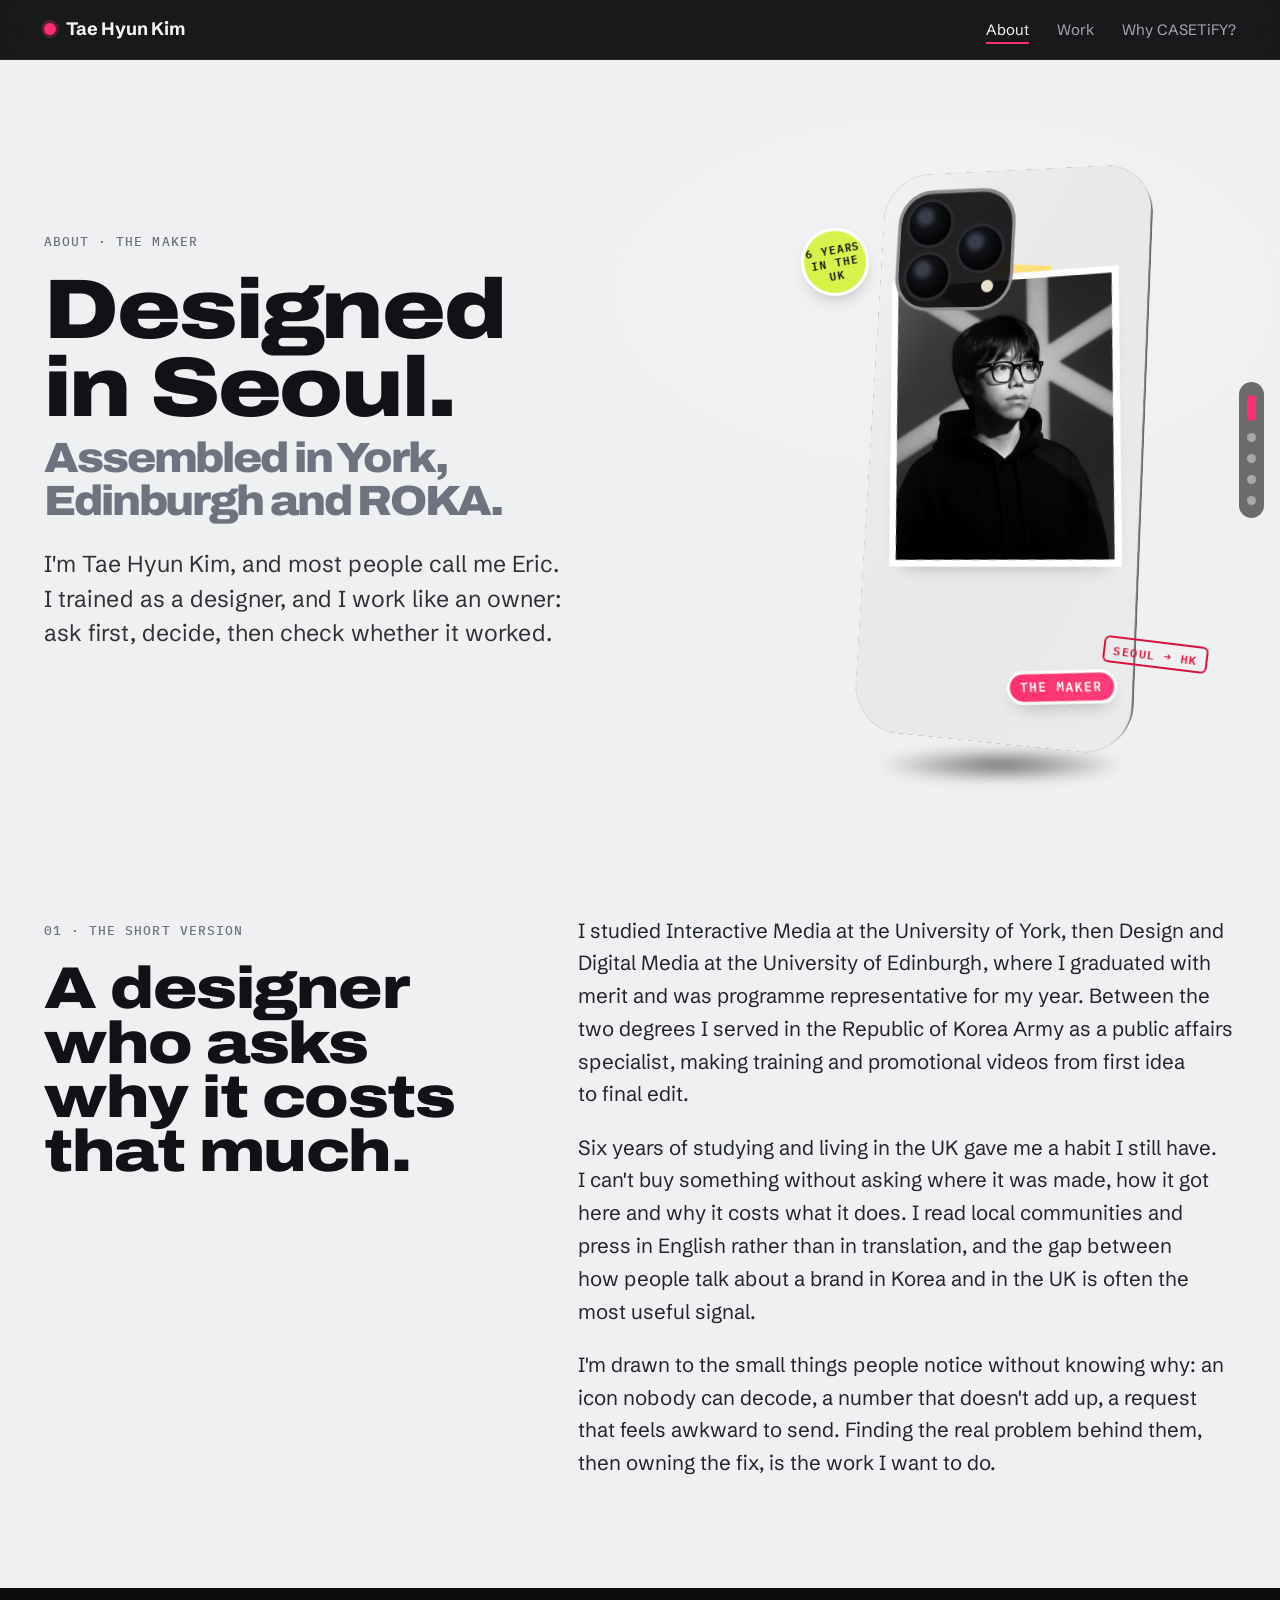
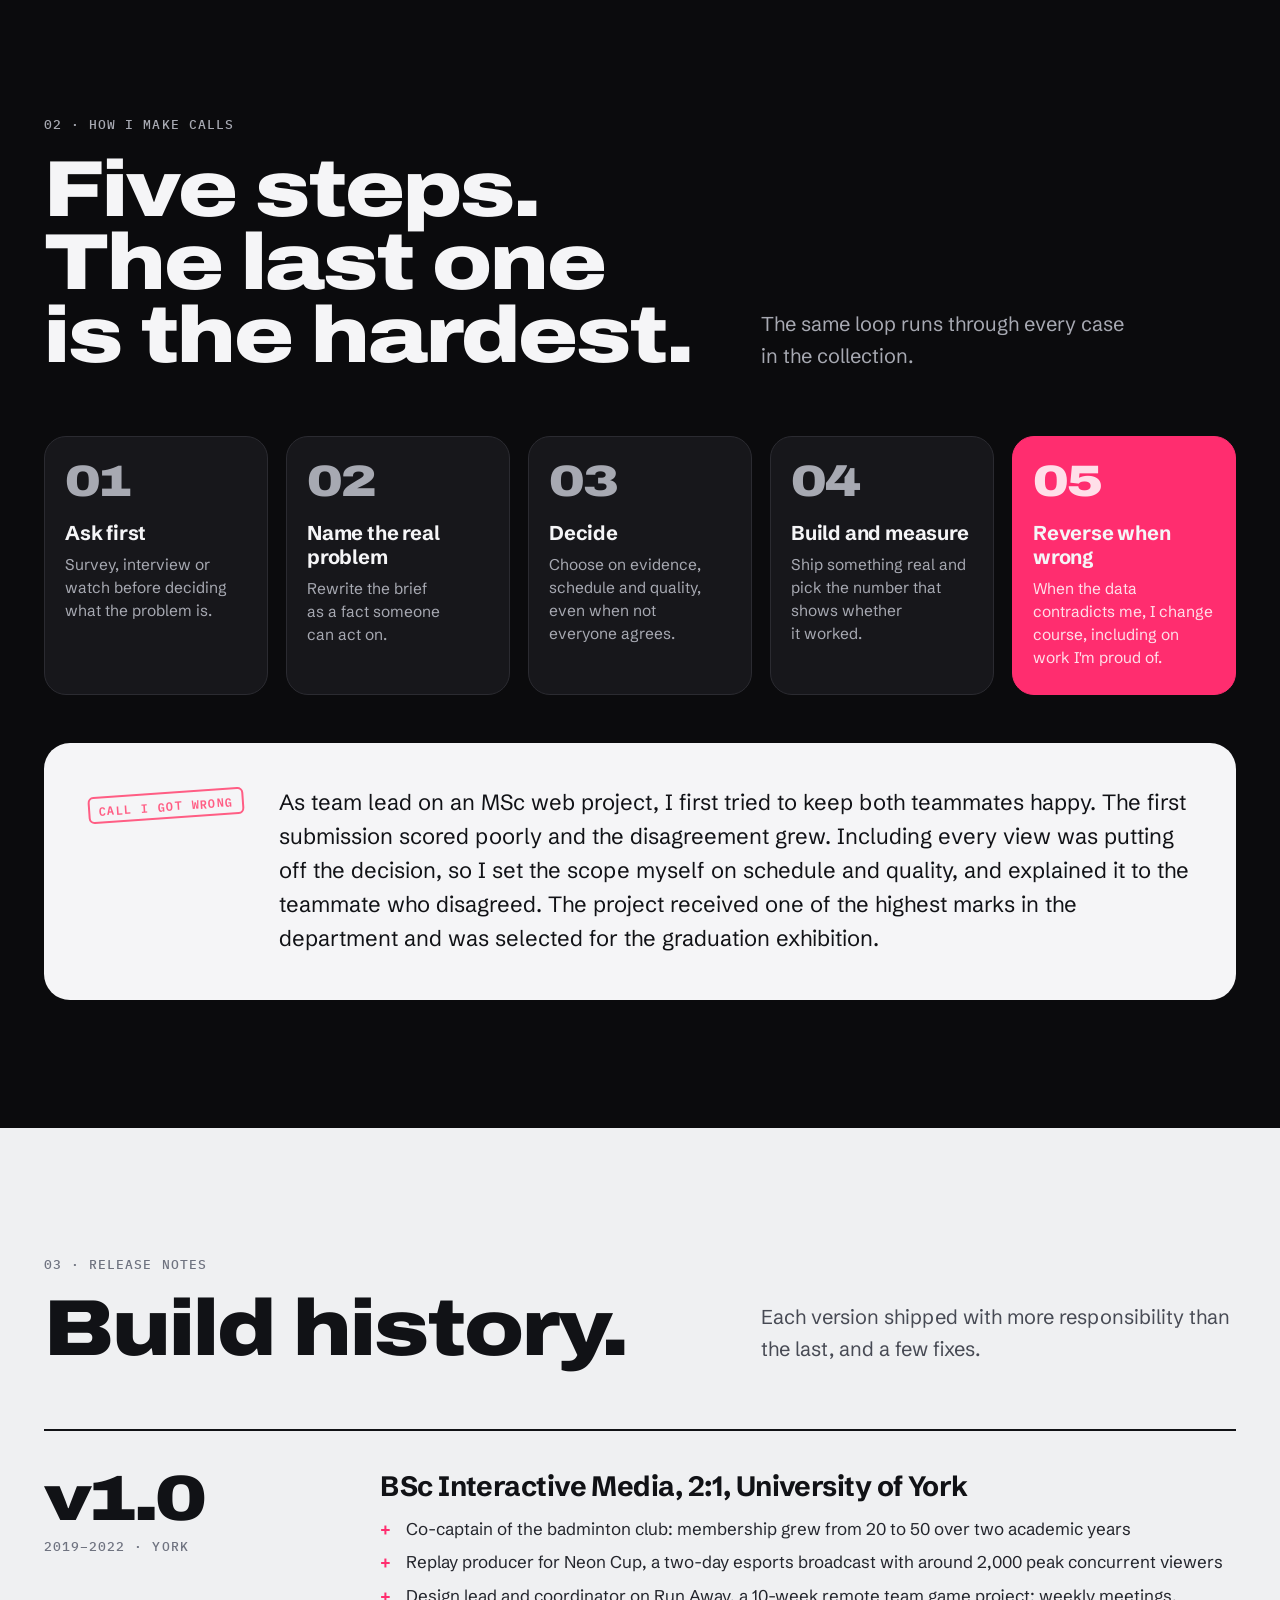
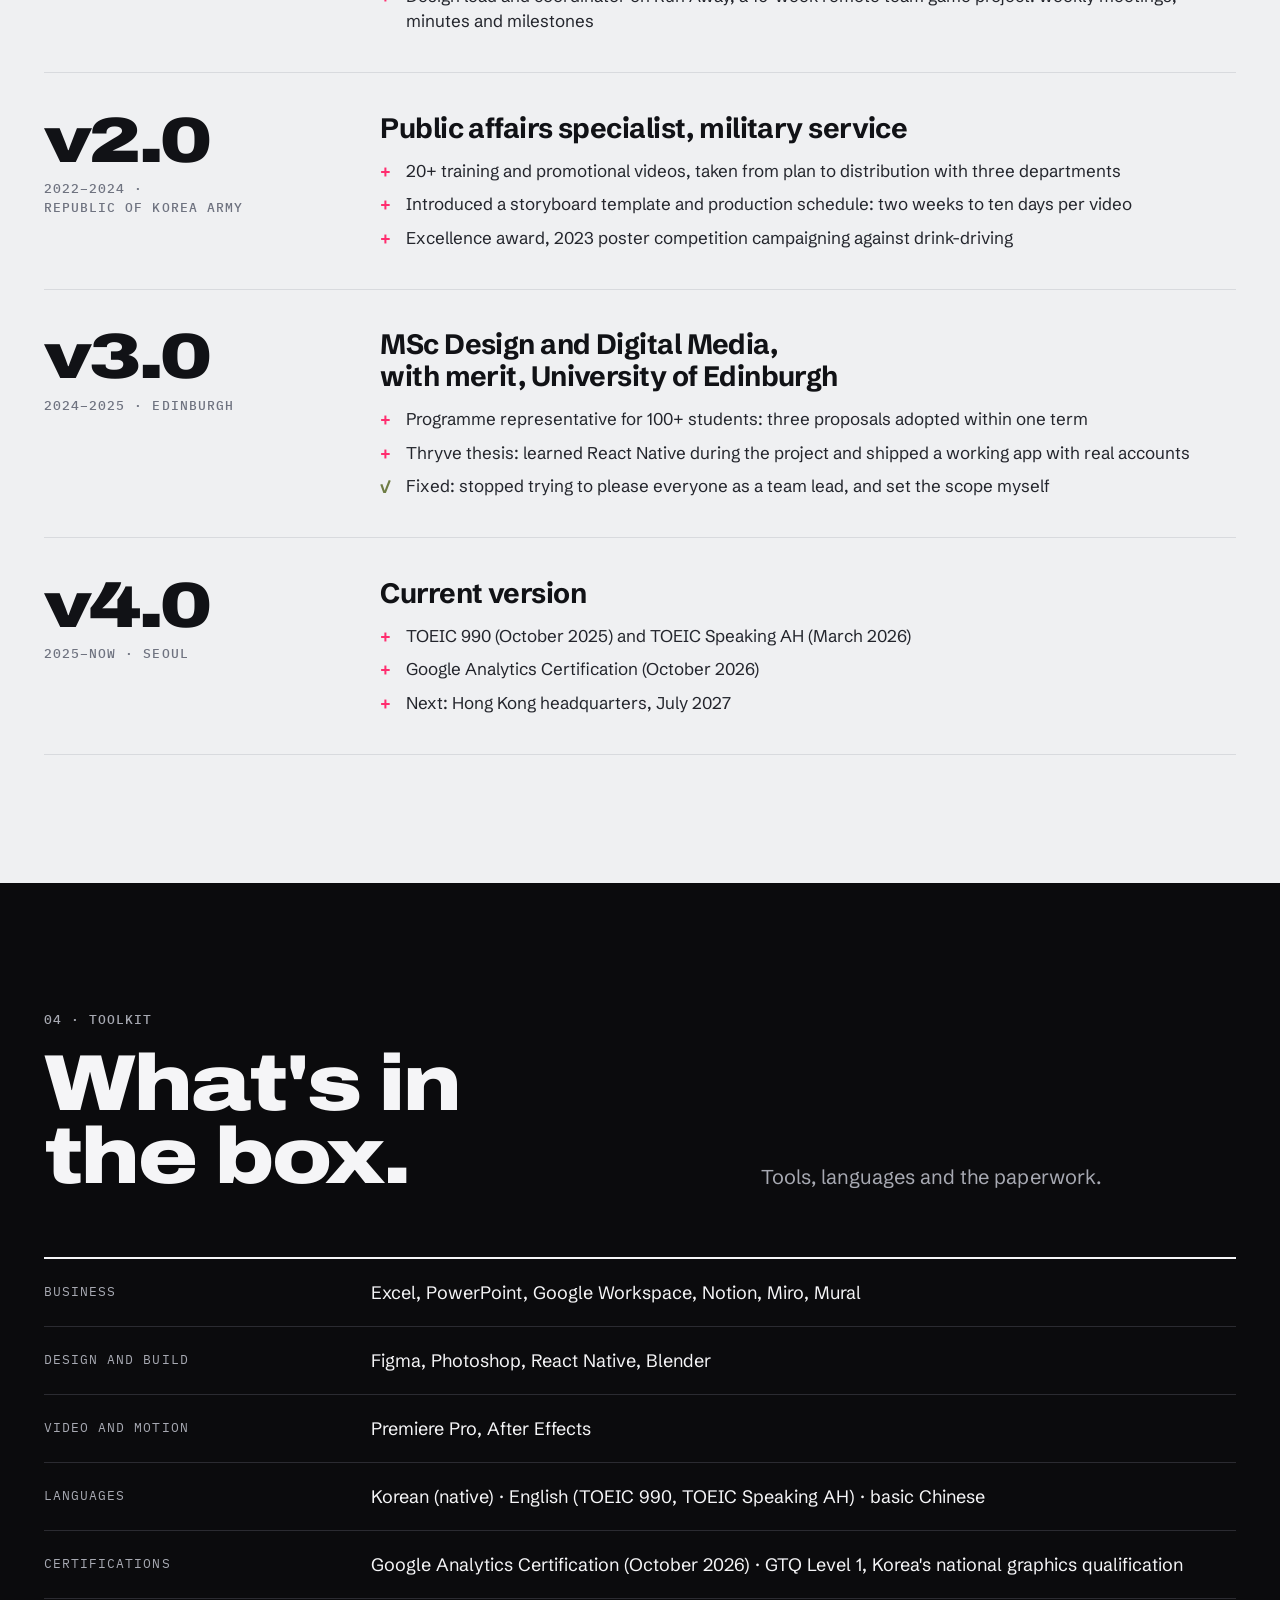
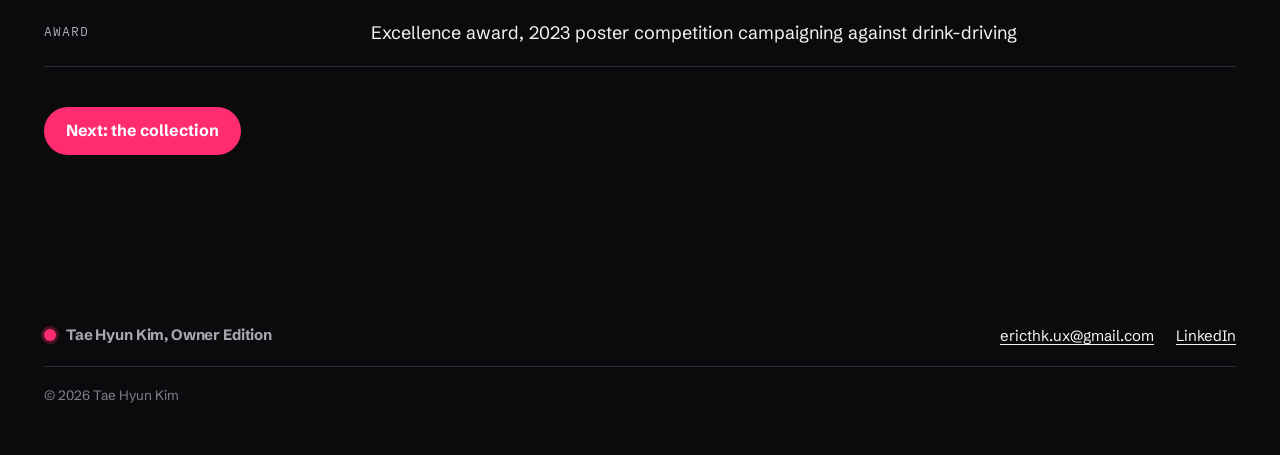
==== commit de81989e: "Remove footer disclaimer; add back-to-top button and section dots - Remove the "independent job appl" ====
--- a/about/index.html
+++ b/about/index.html
@@ -17,9 +17,9 @@
 <link rel="preconnect" href="https://fonts.googleapis.com">
 <link rel="preconnect" href="https://fonts.gstatic.com" crossorigin>
 <link href="https://fonts.googleapis.com/css2?family=Archivo:wdth,wght@62..125,100..900&family=IBM+Plex+Mono:wght@400;500;600&family=Schibsted+Grotesk:wght@400;500;700;800&display=swap" rel="stylesheet">
-<link rel="stylesheet" href="../assets/css/launch.css?v=20261008">
+<link rel="stylesheet" href="../assets/css/launch.css?v=20261008b">
 <script>document.documentElement.classList.add('js');setTimeout(function(){document.documentElement.classList.add('reveal-all')},3500)</script>
-<script src="../assets/js/launch.js?v=20261008" defer></script>
+<script src="../assets/js/launch.js?v=20261008b" defer></script>
 </head>
 <body>
 <a class="skip" href="#content">Skip to content</a>
@@ -34,7 +34,7 @@
   </div>
 </header>
 <main id="content">
-<section class="studio spot page-hero" data-tilt aria-labelledby="about-title">
+<section id="maker" data-dot="The maker" class="studio spot page-hero" data-tilt aria-labelledby="about-title">
   <div class="wrap page-hero-grid">
     <div data-reveal>
       <span class="eyebrow">About · The Maker</span>
@@ -55,7 +55,7 @@
   </div>
 </section>
 
-<section class="studio band band--tight" aria-labelledby="bio-title">
+<section id="short-version" data-dot="The short version" class="studio band band--tight" aria-labelledby="bio-title">
   <div class="wrap bio-grid">
     <div data-reveal>
       <span class="eyebrow">01 · The short version</span>
@@ -69,7 +69,7 @@
   </div>
 </section>
 
-<section class="stage band" aria-labelledby="calls-title">
+<section id="calls" data-dot="How I make calls" class="stage band" aria-labelledby="calls-title">
   <div class="wrap">
     <div class="sec-head" data-reveal>
       <div><span class="eyebrow">02 · How I&nbsp;make calls</span><h2 id="calls-title" class="display">Five steps. The last one is the hardest.</h2></div>
@@ -89,7 +89,7 @@
   </div>
 </section>
 
-<section id="releases" class="studio band" aria-labelledby="releases-title">
+<section data-dot="Build history" id="releases" class="studio band" aria-labelledby="releases-title">
   <div class="wrap">
     <div class="sec-head" data-reveal>
       <div><span class="eyebrow">03 · Release notes</span><h2 id="releases-title" class="display">Build history.</h2></div>
@@ -144,7 +144,7 @@
   </div>
 </section>
 
-<section class="stage band" aria-labelledby="kit-title">
+<section id="toolkit" data-dot="Toolkit" class="stage band" aria-labelledby="kit-title">
   <div class="wrap">
     <div class="sec-head" data-reveal>
       <div><span class="eyebrow">04 · Toolkit</span><h2 id="kit-title" class="display">What's in the box.</h2></div>
@@ -173,7 +173,7 @@
         <a href="https://www.linkedin.com/in/erickimux/" rel="me">LinkedIn</a>
       </span>
     </div>
-    <p class="disclaimer">An independent job application by Tae Hyun Kim, presented as a product launch for fun. Not affiliated with or endorsed by CASETiFY. © 2026 Tae Hyun Kim.</p>
+    <p class="foot-note">© 2026 Tae Hyun Kim</p>
   </div>
 </footer>
 </body>
--- a/assets/css/launch.css
+++ b/assets/css/launch.css
@@ -236,7 +236,7 @@
 .foot-row { display: flex; flex-wrap: wrap; gap: 12px 28px; justify-content: space-between; align-items: baseline; }
 .foot-links { display: flex; flex-wrap: wrap; gap: 10px 22px; }
 .foot-links a { color: var(--on-stage); }
-.disclaimer { font-size: 13.5px; color: #80838d; max-width: 80ch; margin: 0; border-top: 1px solid var(--stage-line); padding-top: 18px; }
+.foot-note { font-size: 13.5px; color: #80838d; margin: 0; border-top: 1px solid var(--stage-line); padding-top: 18px; }
 
 /* ---------- page: launch (home) ---------- */
 .launch { min-height: min(100svh - var(--head-h), 900px); display: flex; align-items: center; padding-block: clamp(40px, 7vw, 96px) clamp(56px, 8vw, 110px); }
@@ -399,15 +399,28 @@
 @media (max-width: 640px) { .release { grid-template-columns: minmax(0, 1fr); gap: 8px; } }
 
 /* ---------- page: work ---------- */
-.mini-lineup { display: flex; flex-wrap: wrap; gap: clamp(12px, 2.2vw, 30px); align-items: flex-start; }
-.mini-lineup a { display: grid; justify-items: center; gap: 14px; text-decoration: none; }
-.mini-lineup .case { --w: clamp(64px, 8vw, 104px); --rx: 0deg; --ry: 0deg; }
-.mini-lineup a:hover .case-shell { transform: translateY(-8px) rotateZ(-4deg); }
-.mini-lineup .label { color: var(--on-stage-2); font-size: 11.5px; text-align: center; max-width: 12ch; }
+/* the five cases, spread across the page with their names printed on them */
+.mini-lineup { display: grid; grid-template-columns: repeat(5, minmax(0, 1fr)); justify-items: center; align-items: end; gap: clamp(10px, 2vw, 28px); margin-top: clamp(44px, 6vw, 84px); }
+.mini-lineup a { display: block; text-decoration: none; border-radius: 18px; }
+.mini-lineup .case { --w: clamp(104px, 12.5vw, 176px); --rx: 0deg; --ry: 0deg; }
+.mini-lineup a:hover .case-shell, .mini-lineup a:focus-visible .case-shell { transform: translateY(-10px) rotateZ(-4deg); }
+.mini-print { position: absolute; left: 11%; right: 8%; bottom: 8%; display: grid; gap: calc(var(--w) * 0.03); color: var(--pc, #111); }
+.mini-print b { font-family: var(--display); font-stretch: 125%; font-weight: 900; font-size: calc(var(--w) * 0.27); line-height: 0.85; letter-spacing: -0.04em; margin-bottom: calc(var(--w) * 0.03); }
+.mini-print .nm { font-family: var(--body); font-weight: 700; font-size: max(11px, calc(var(--w) * 0.098)); line-height: 1.12; letter-spacing: -0.01em; }
+.mini-print .cw { font-family: var(--mono); font-weight: 600; text-transform: uppercase; letter-spacing: 0.08em; font-size: max(8.5px, calc(var(--w) * 0.058)); line-height: 1.3; opacity: 0.78; }
+@media (max-width: 720px) {
+  .mini-lineup { display: flex; flex-wrap: wrap; justify-content: center; gap: 16px 12px; }
+  .mini-lineup .case { --w: 104px; }
+}
+
+/* one sentence per line where there is room */
+.lede--lines { max-width: none; }
+.lede--lines span, .lines span { display: block; }
 
 .edition { padding-block: clamp(56px, 7vw, 96px) clamp(40px, 5vw, 64px); }
 .edition h2 { font-size: clamp(40px, 6vw, 84px); }
 .edition p { color: var(--on-stage-2); font-size: clamp(17px, 1.6vw, 20px); max-width: 52ch; margin: 18px 0 0; }
+.edition p.lines { max-width: none; }
 
 .work-case { padding-block: clamp(56px, 7vw, 104px); border-bottom: 1px solid var(--line); }
 .work-case:last-of-type { border-bottom: 0; }
@@ -419,9 +432,11 @@
 .wc-object .shots img { width: clamp(64px, 7vw, 92px); border-radius: 12px; box-shadow: 0 0 0 1px rgba(17, 18, 22, 0.08), 0 12px 24px -14px rgba(17, 18, 22, 0.5); }
 .wc-tag { display: inline-flex; align-items: center; gap: 10px; }
 .wc-tag::before { content: ""; width: 14px; height: 14px; border-radius: 50%; background: var(--c); box-shadow: 0 0 0 2px #fff, 0 0 0 3px rgba(17, 18, 22, 0.15); }
-.work-case h3 { font-family: var(--display); font-stretch: 112%; font-weight: 850; letter-spacing: -0.03em; line-height: 0.98; font-size: clamp(36px, 4.6vw, 64px); margin: 16px 0 12px; }
+.work-case h3 { font-family: var(--display); font-stretch: 112%; font-weight: 850; letter-spacing: -0.03em; line-height: 0.98; font-size: clamp(30px, 3.6vw, 52px); margin: 16px 0 12px; }
+@media (min-width: 901px) { .work-case h3 .ln { display: block; } }
 .work-case .where { color: var(--ink-2); font-size: 16.5px; margin: 0 0 28px; }
-.work-case .where b { color: var(--ink); font-weight: 700; }
+.work-case .where b { display: block; color: var(--ink); font-weight: 700; }
+.work-case .where .meta { display: block; margin-top: 4px; color: var(--ink-3); font-size: 15.5px; }
 .figs { display: grid; grid-template-columns: repeat(3, minmax(0, 1fr)); gap: 12px; margin: 0 0 30px; }
 .figs div { background: var(--card); border-radius: 18px; padding: 18px 18px 16px; min-width: 0; }
 .figs b { display: block; font-family: var(--display); font-stretch: 115%; font-weight: 860; font-size: clamp(26px, 2.8vw, 38px); line-height: 1; letter-spacing: -0.03em; font-variant-numeric: tabular-nums; }
@@ -520,3 +535,50 @@
 /* browsers without :has() show every answer */
 @supports not selector(:has(*)) { .answer { display: block; margin-bottom: 12px; } .q-print[data-q="1"] { opacity: 1; } }
 @media (max-width: 900px) { .config { grid-template-columns: minmax(0, 1fr); } .config-preview { position: relative; top: 0; min-height: 340px; } }
+
+/* ---------- back to top ---------- */
+.to-top {
+  position: fixed; z-index: 45;
+  right: calc(env(safe-area-inset-right, 0px) + 22px); bottom: calc(env(safe-area-inset-bottom, 0px) + 22px);
+  width: 54px; height: 54px; border: 0; border-radius: 50%; padding: 0; cursor: pointer;
+  display: grid; place-items: center; background: var(--signal); color: #fff;
+  box-shadow: 0 0 0 3px #fff, 0 14px 28px -10px rgba(0, 0, 0, 0.55);
+  opacity: 0; transform: translateY(18px) scale(0.9); pointer-events: none;
+  transition: opacity 0.25s ease, transform 0.25s ease;
+}
+.to-top.is-shown { opacity: 1; transform: none; pointer-events: auto; }
+.to-top.is-shown:hover { transform: translateY(-4px); }
+.to-top svg { width: 22px; height: 22px; display: block; margin-top: -3px; }
+.to-top:focus-visible { outline: 3px solid var(--ink); outline-offset: 5px; }
+
+/* ---------- section dots ---------- */
+.dots {
+  position: fixed; z-index: 44; top: 50%; right: calc(env(safe-area-inset-right, 0px) + 16px); transform: translateY(-50%);
+  display: flex; flex-direction: column; align-items: center; gap: 12px; padding: 13px 8px;
+  border-radius: 999px; background: rgba(11, 11, 13, 0.58);
+  -webkit-backdrop-filter: blur(10px); backdrop-filter: blur(10px);
+  box-shadow: 0 0 0 1px rgba(255, 255, 255, 0.1);
+}
+.dots a { position: relative; display: block; width: 9px; height: 9px; border-radius: 999px; background: rgba(255, 255, 255, 0.42); transition: height 0.3s ease, background-color 0.3s ease; }
+.dots a::before { content: ""; position: absolute; inset: -6px -8px; }
+.dots a:hover { background: #fff; }
+.dots a[aria-current="true"] { height: 26px; background: var(--signal); }
+.dots a span {
+  position: absolute; right: calc(100% + 18px); top: 50%; transform: translate(6px, -50%);
+  white-space: nowrap; background: var(--stage); color: var(--on-stage);
+  font-family: var(--mono); font-weight: 600; font-size: 11.5px; letter-spacing: 0.08em; text-transform: uppercase; line-height: 1.2;
+  padding: 7px 10px; border-radius: 8px; box-shadow: 0 0 0 1px rgba(255, 255, 255, 0.14);
+  opacity: 0; pointer-events: none; transition: opacity 0.2s ease, transform 0.2s ease;
+}
+.dots a:hover span, .dots a:focus-visible span { opacity: 1; transform: translate(0, -50%); }
+.dots a:focus-visible { outline: 2px solid #fff; outline-offset: 4px; }
+/* small screens: a slim, non-interactive indicator in the page edge so it never covers text */
+@media (max-width: 1099px) {
+  .dots { right: calc(env(safe-area-inset-right, 0px) + 4px); gap: 7px; padding: 0; background: none; box-shadow: none; -webkit-backdrop-filter: none; backdrop-filter: none; pointer-events: none; }
+  .dots a { width: 5px; height: 5px; background: rgba(255, 255, 255, 0.9); box-shadow: 0 0 0 1px rgba(17, 18, 22, 0.35); }
+  .dots a[aria-current="true"] { height: 16px; background: var(--signal); box-shadow: none; }
+  .to-top { width: 48px; height: 48px; right: calc(env(safe-area-inset-right, 0px) + 16px); bottom: calc(env(safe-area-inset-bottom, 0px) + 16px); }
+}
+@media (prefers-reduced-motion: reduce) {
+  .to-top, .dots a, .dots a span { transition: none; }
+}
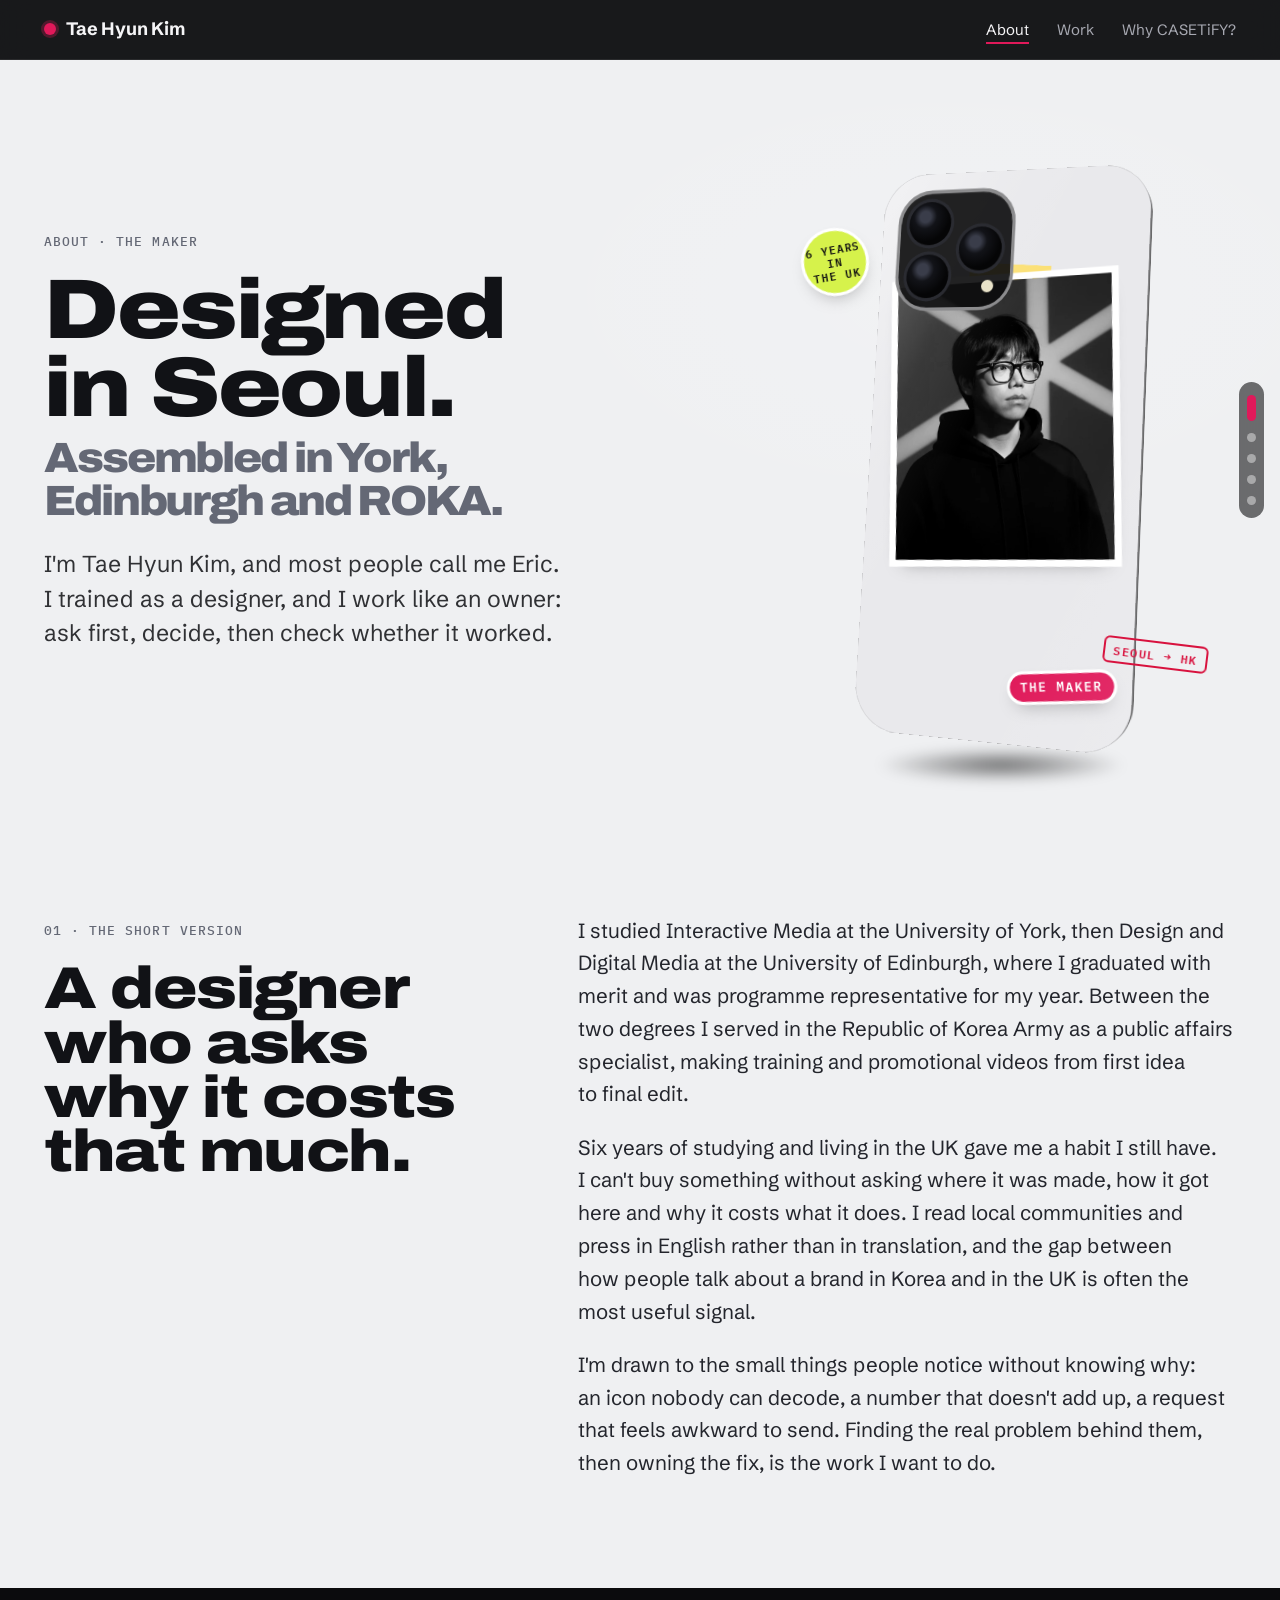
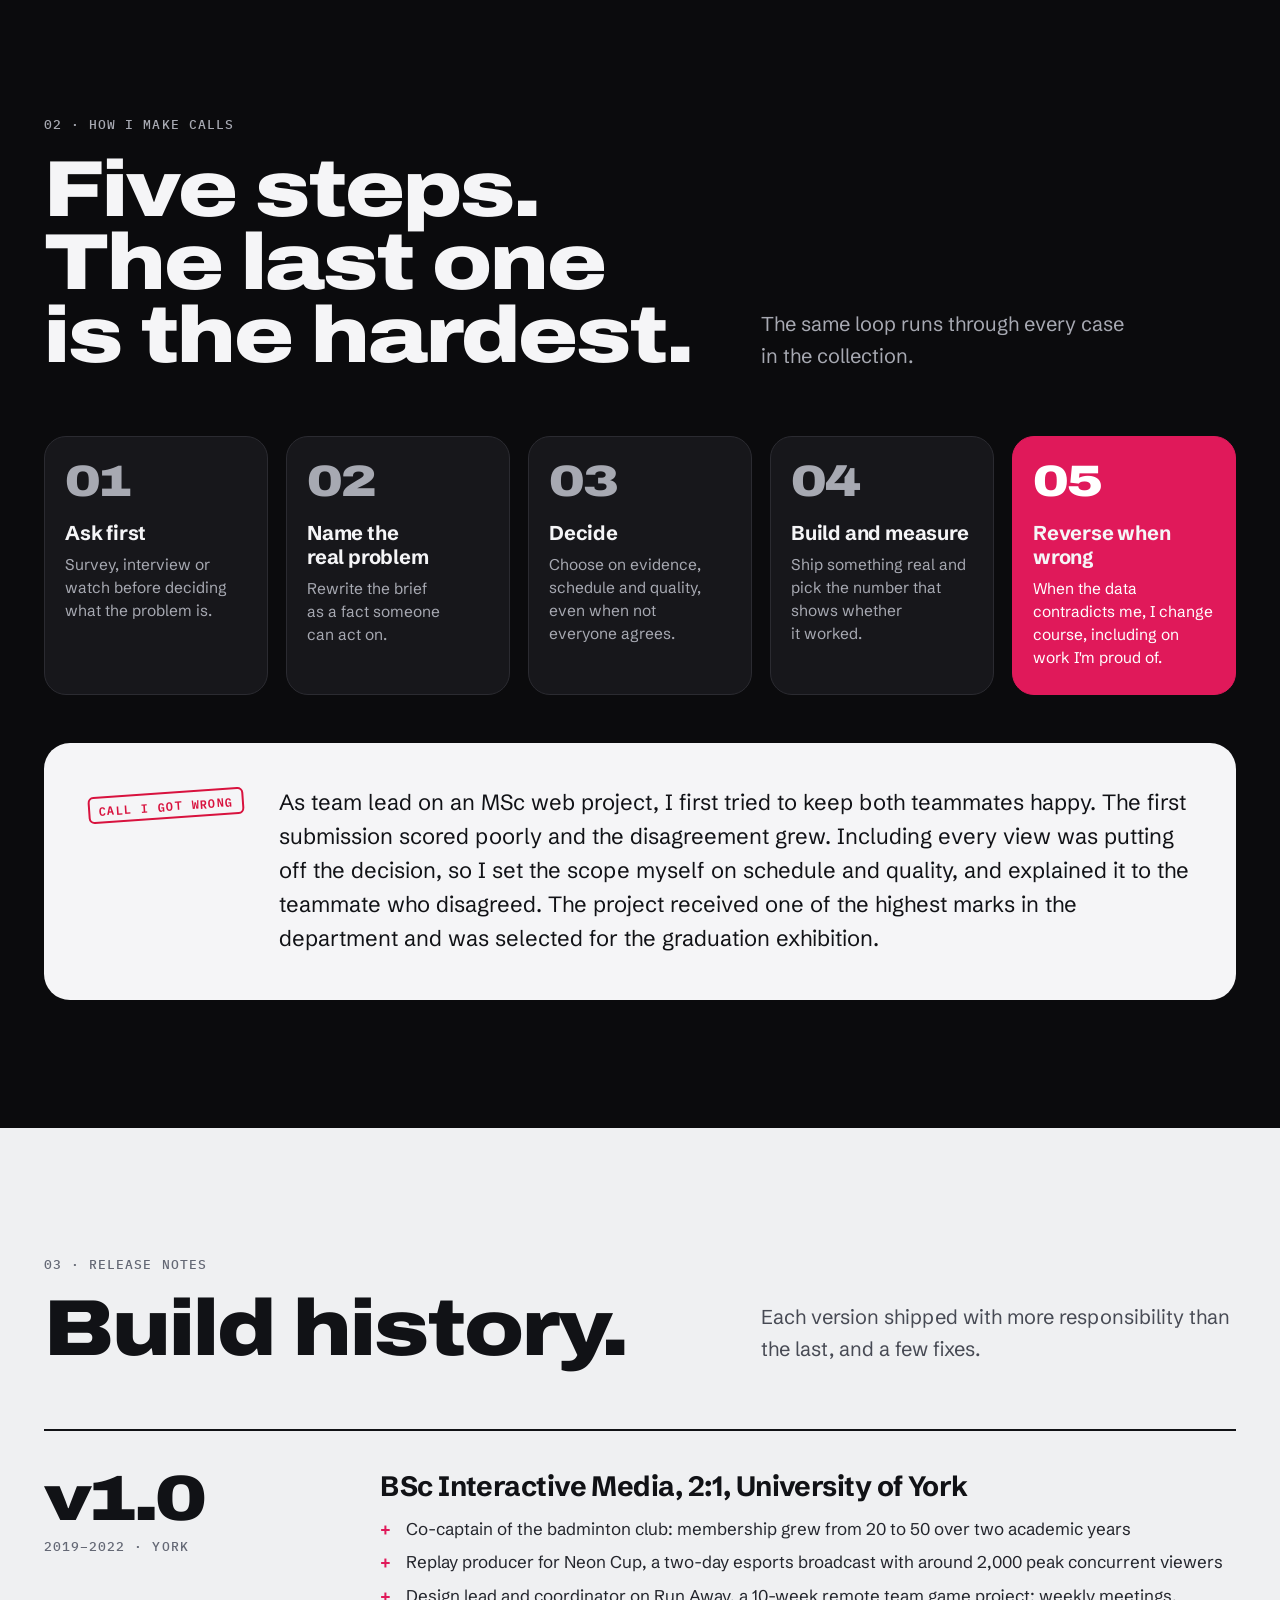
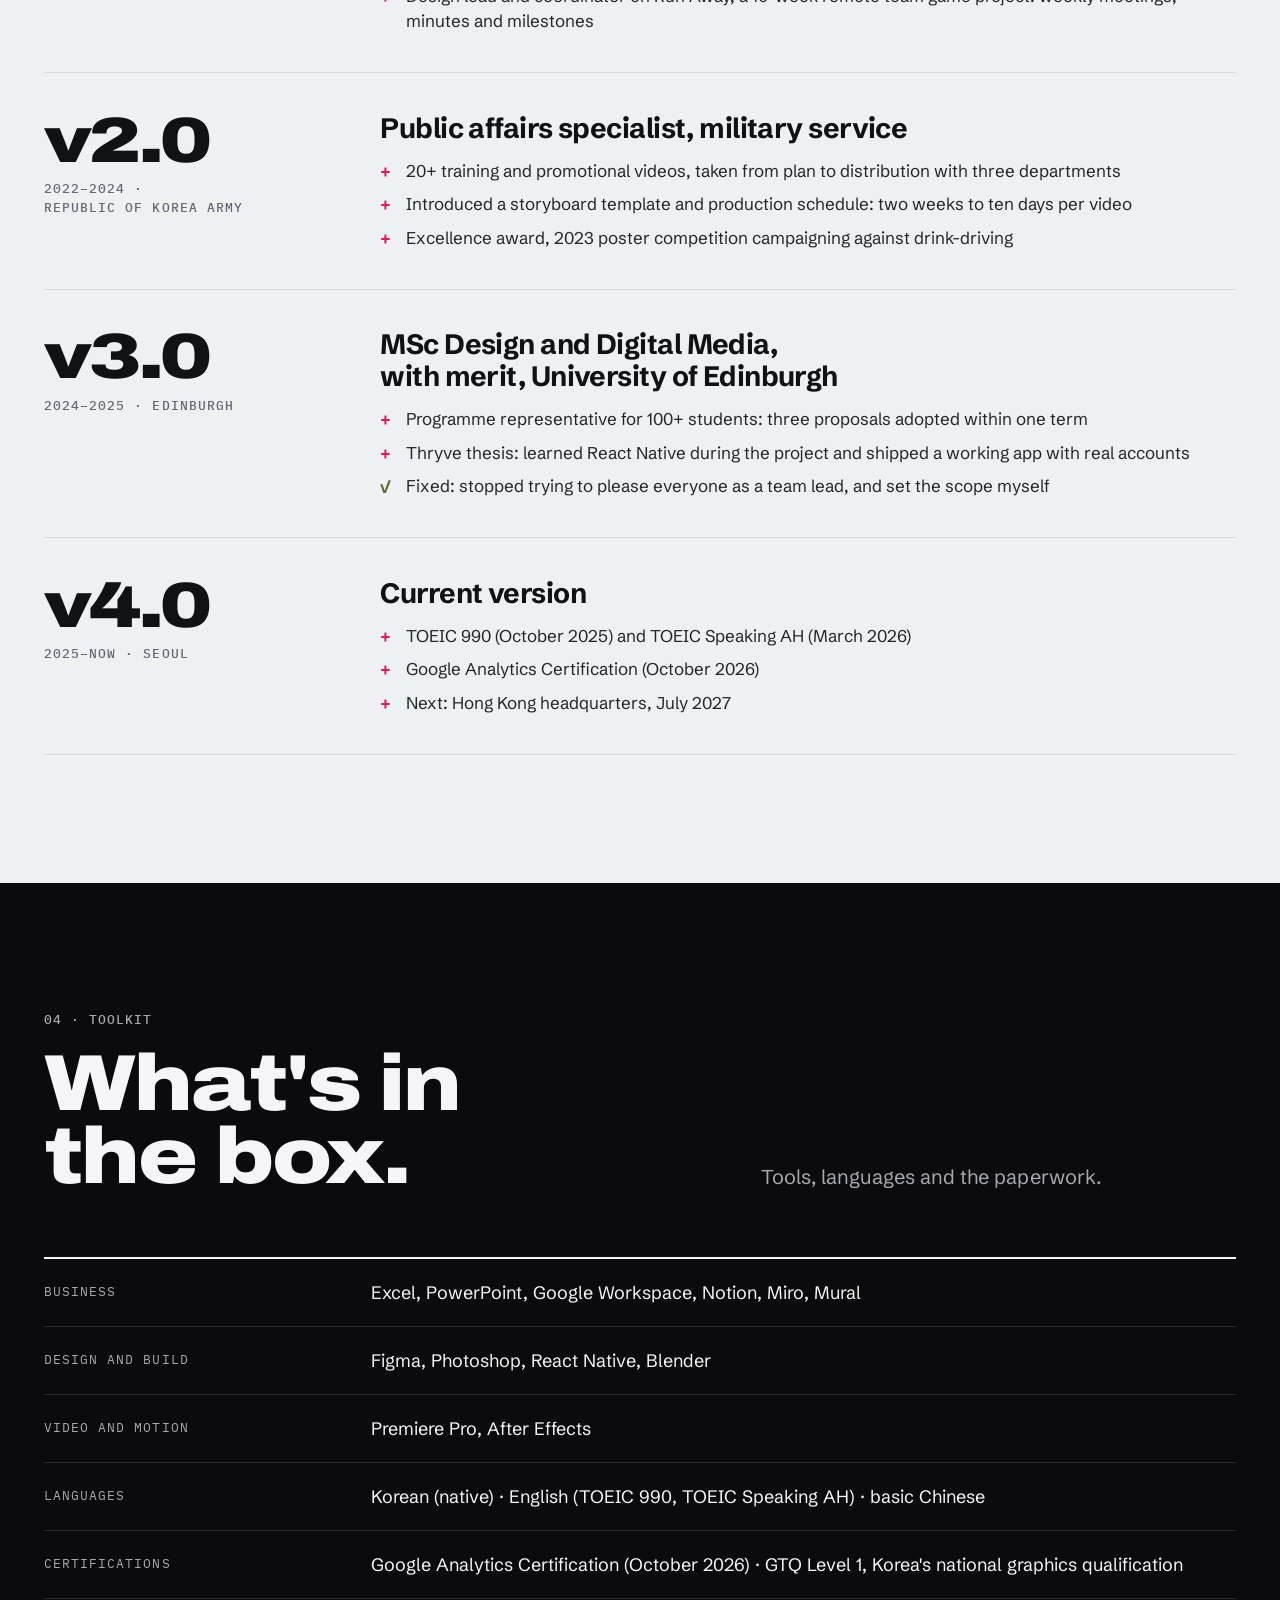
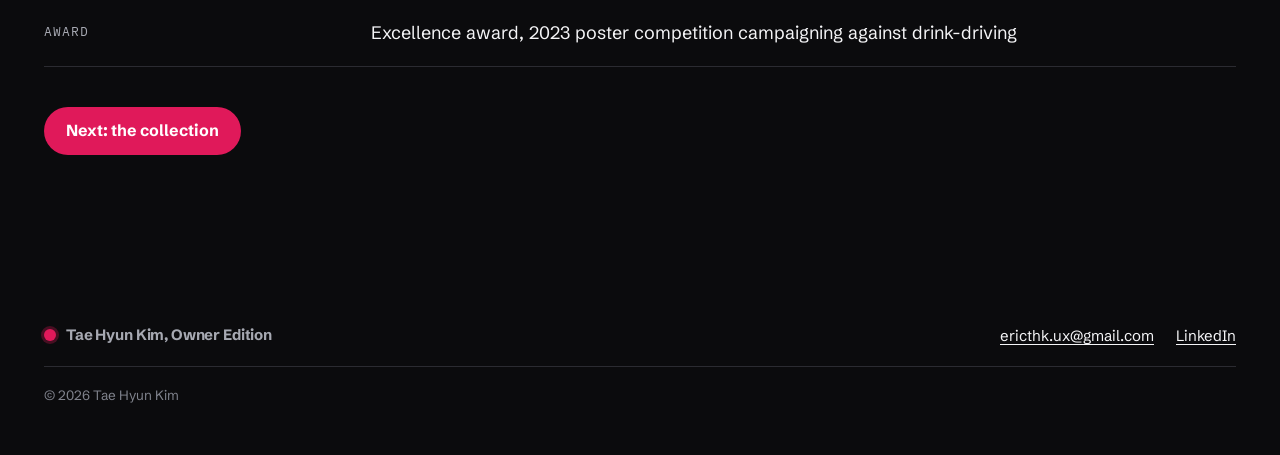
==== commit 59c255a2: "Final polish: deeper pink, contrast, grammar and line breaks - Signal pink deepened to #e0195a so wh" ====
--- a/about/index.html
+++ b/about/index.html
@@ -17,9 +17,10 @@
 <link rel="preconnect" href="https://fonts.googleapis.com">
 <link rel="preconnect" href="https://fonts.gstatic.com" crossorigin>
 <link href="https://fonts.googleapis.com/css2?family=Archivo:wdth,wght@62..125,100..900&family=IBM+Plex+Mono:wght@400;500;600&family=Schibsted+Grotesk:wght@400;500;700;800&display=swap" rel="stylesheet">
-<link rel="stylesheet" href="../assets/css/launch.css?v=20261008b">
+<link rel="stylesheet" href="../assets/css/launch.css?v=20261010">
 <script>document.documentElement.classList.add('js');setTimeout(function(){document.documentElement.classList.add('reveal-all')},3500)</script>
-<script src="../assets/js/launch.js?v=20261008b" defer></script>
+<script src="../assets/js/launch.js?v=20261010" defer></script>
+<script data-goatcounter="https://thkeric.goatcounter.com/count" async src="https://gc.zgo.at/count.js"></script>
 </head>
 <body>
 <a class="skip" href="#content">Skip to content</a>
@@ -39,7 +40,7 @@
     <div data-reveal>
       <span class="eyebrow">About · The Maker</span>
       <h1 id="about-title" class="display">Designed in Seoul.<span class="sub">Assembled in York, Edinburgh and <abbr title="Republic of Korea Army">ROKA</abbr>.</span></h1>
-      <p class="lede">I'm Tae&nbsp;Hyun&nbsp;Kim, and most people call me Eric. I&nbsp;trained as a&nbsp;designer, and I&nbsp;work like an owner: ask&nbsp;first, decide, then check whether it&nbsp;worked.</p>
+      <p class="lede">I'm Tae&nbsp;Hyun&nbsp;Kim, and most people call me Eric. I&nbsp;trained as a&nbsp;designer, and I&nbsp;work like an&nbsp;owner: ask&nbsp;first, decide, then check whether it&nbsp;worked.</p>
     </div>
     <div class="hero-case">
       <div class="case case--float" style="--c:#e9e9ec; --ry:-16deg; --rz:3deg">
@@ -49,7 +50,7 @@
         </div>
         <span class="case-floor" aria-hidden="true"></span>
       </div>
-      <span class="sticker sticker--round orbit" style="position:absolute; left:8%; top:12%; --r:-10deg; --sk: var(--c-club); --sk-ink:#111">6&nbsp;years in the UK</span>
+      <span class="sticker sticker--round orbit" style="position:absolute; left:8%; top:12%; --r:-10deg; --sk: var(--c-club); --sk-ink:#111">6&nbsp;years in the&nbsp;UK</span>
       <span class="stamp" style="position:absolute; right:6%; bottom:12%; --r:7deg">Seoul → HK</span>
     </div>
   </div>
@@ -64,7 +65,7 @@
     <div class="bio-text" data-reveal>
       <p>I&nbsp;studied Interactive Media at the University of York, then Design and Digital Media at the University of Edinburgh, where I&nbsp;graduated with merit and was programme representative for my year. Between the two degrees I&nbsp;served in the Republic of Korea Army as a&nbsp;public affairs specialist, making training and promotional videos from first idea to final&nbsp;edit.</p>
       <p>Six years of studying and living in the UK gave me a&nbsp;habit I&nbsp;still have. I&nbsp;can't buy something without asking where it was made, how it got here and why it costs what it does. I&nbsp;read local communities and press in English rather than in translation, and the gap between how people talk about a&nbsp;brand in Korea and in the UK is often the most useful&nbsp;signal.</p>
-      <p>I'm drawn to the small things people notice without knowing why: an icon nobody can decode, a&nbsp;number that doesn't add up, a&nbsp;request that feels awkward to send. Finding the real problem behind them, then owning the fix, is the work I&nbsp;want to&nbsp;do.</p>
+      <p>I'm drawn to the small things people notice without knowing why: an&nbsp;icon nobody can decode, a&nbsp;number that doesn't add up, a&nbsp;request that feels awkward to send. Finding the real problem behind them, then owning the fix, is the work I&nbsp;want to&nbsp;do.</p>
     </div>
   </div>
 </section>
@@ -72,19 +73,19 @@
 <section id="calls" data-dot="How I make calls" class="stage band" aria-labelledby="calls-title">
   <div class="wrap">
     <div class="sec-head" data-reveal>
-      <div><span class="eyebrow">02 · How I&nbsp;make calls</span><h2 id="calls-title" class="display">Five steps. The last one is the hardest.</h2></div>
+      <div><span class="eyebrow">02 · How I&nbsp;make calls</span><h2 id="calls-title" class="display">Five steps. The last one is the&nbsp;hardest.</h2></div>
       <p>The same loop runs through every case in the&nbsp;collection.</p>
     </div>
     <ol class="loop" data-reveal>
       <li><b>Ask first</b><span>Survey, interview or watch before deciding what the problem&nbsp;is.</span></li>
-      <li><b>Name the real problem</b><span>Rewrite the brief as a&nbsp;fact someone can act&nbsp;on.</span></li>
+      <li><b>Name the real&nbsp;problem</b><span>Rewrite the brief as a&nbsp;fact someone can act&nbsp;on.</span></li>
       <li><b>Decide</b><span>Choose on evidence, schedule and quality, even when not everyone&nbsp;agrees.</span></li>
       <li><b>Build and measure</b><span>Ship something real and pick the number that shows whether it&nbsp;worked.</span></li>
       <li><b>Reverse when wrong</b><span>When the data contradicts me, I&nbsp;change course, including on work I'm proud&nbsp;of.</span></li>
     </ol>
     <div class="quote-card" data-reveal>
       <span class="stamp">Call I&nbsp;got wrong</span>
-      <p>As team lead on an MSc web project, I&nbsp;first tried to keep both teammates happy. The first submission scored poorly and the disagreement grew. Including every view was putting off the decision, so I&nbsp;set the scope myself on schedule and quality, and explained it to the teammate who disagreed. The project received one of the highest marks in the department and was selected for the graduation&nbsp;exhibition.</p>
+      <p>As team lead on an&nbsp;MSc web project, I&nbsp;first tried to keep both teammates happy. The first submission scored poorly and the disagreement grew. Including every view was putting off the decision, so I&nbsp;set the scope myself on schedule and quality, and explained it to the teammate who disagreed. The project received one of the highest marks in the department and was selected for the graduation&nbsp;exhibition.</p>
     </div>
   </div>
 </section>
--- a/assets/css/launch.css
+++ b/assets/css/launch.css
@@ -18,17 +18,17 @@
   --card: #ffffff;
   --ink: #111216;
   --ink-2: #474a54;
-  --ink-3: #6f7380;
+  --ink-3: #646875;
   --line: #d8dade;
   /* personalisation tools */
-  --signal: #ff2d6f;
+  --signal: #e0195a;
   --signal-ink: #ffffff;
   --tape: rgba(255, 222, 92, 0.82);
   --stamp: #d8123e;
   /* colourways, one per piece of work */
   --c-owner: #ff2d6f;
   --c-rep: #b8a8ff;
-  --c-army: #6e7c44;
+  --c-army: #5f6b3a;
   --c-club: #d6f24b;
   --c-bb: #12404f;
   --c-th: #4d54d9;
@@ -90,7 +90,7 @@
 }
 .site-head .wrap { height: 100%; display: flex; align-items: center; justify-content: space-between; gap: 16px; }
 .brand { display: inline-flex; align-items: center; gap: 10px; text-decoration: none; font-weight: 700; letter-spacing: -0.01em; white-space: nowrap; }
-.brand-dot { width: 12px; height: 12px; border-radius: 50%; background: var(--signal); box-shadow: 0 0 0 3px rgba(255, 45, 111, 0.25); }
+.brand-dot { width: 12px; height: 12px; border-radius: 50%; background: var(--signal); box-shadow: 0 0 0 3px rgba(224, 25, 90, 0.28); }
 .site-nav { display: flex; align-items: center; gap: clamp(12px, 2.4vw, 28px); font-size: 15px; }
 .site-nav a { text-decoration: none; color: var(--on-stage-2); white-space: nowrap; }
 .site-nav a:hover { color: var(--on-stage); }
@@ -121,7 +121,7 @@
   background: var(--signal); color: var(--signal-ink); border: 0; cursor: pointer;
   transition: transform 0.2s ease, box-shadow 0.2s ease;
 }
-.btn:hover { transform: translateY(-2px); box-shadow: 0 10px 24px -10px rgba(255, 45, 111, 0.8); }
+.btn:hover { transform: translateY(-2px); box-shadow: 0 10px 24px -10px rgba(224, 25, 90, 0.8); }
 .btn--ghost { background: transparent; color: inherit; box-shadow: inset 0 0 0 1.5px currentColor; }
 .btn--ghost:hover { box-shadow: inset 0 0 0 1.5px currentColor; background: rgba(127, 127, 127, 0.12); }
 .btn-row { display: flex; flex-wrap: wrap; gap: 12px; }
@@ -148,6 +148,7 @@
   transform: rotate(var(--r, -4deg));
 }
 .stage .stamp { color: #ff5d84; }
+.stage .quote-card .stamp { color: var(--stamp); }
 
 /* ---------- the case ---------- */
 .case {
@@ -261,7 +262,7 @@
 .stats { display: grid; grid-template-columns: repeat(3, minmax(0, 1fr)); gap: 0; border-top: 1px solid var(--stage-line); }
 .stat { padding: clamp(28px, 3.4vw, 48px) clamp(0px, 2vw, 32px) clamp(28px, 3.4vw, 44px) 0; border-bottom: 1px solid var(--stage-line); min-width: 0; text-decoration: none; display: block; }
 .stat + .stat { padding-left: clamp(16px, 2vw, 32px); border-left: 1px solid var(--stage-line); }
-.stat b small { font-size: 0.42em; font-stretch: 105%; letter-spacing: -0.02em; margin-left: 0.12em; }
+.stat b small { font-size: 0.42em; font-stretch: 105%; letter-spacing: -0.02em; margin-left: 0; }
 .stat b .arrow { font-size: 0.6em; font-weight: 700; vertical-align: 0.12em; margin: 0 0.06em; }
 .stat b { display: block; white-space: nowrap; font-family: var(--display); font-stretch: 118%; font-weight: 880; letter-spacing: -0.04em; line-height: 0.9; font-size: clamp(56px, 6.4vw, 98px); color: var(--sc, var(--on-stage)); font-variant-numeric: tabular-nums; }
 .stat .what { display: block; margin-top: 14px; font-size: 17px; line-height: 1.45; color: var(--on-stage); max-width: 26ch; }
@@ -332,18 +333,24 @@
 
 /* order / contact */
 .order { text-align: left; }
-.order-grid { display: grid; grid-template-columns: minmax(0, 7fr) minmax(0, 5fr); gap: clamp(24px, 5vw, 72px); align-items: end; }
+.order-grid { display: grid; grid-template-columns: minmax(0, 7fr) minmax(0, 5fr); gap: clamp(24px, 5vw, 72px); align-items: start; }
+/* the right column starts level with the heading, below the small label */
+.order-grid > :last-child { padding-top: calc(13px * 1.4 + 18px + 0.074 * clamp(40px, 5.4vw, 80px)); }
+.order-grid > :last-child .lede { margin-top: 0.15em; }
 .order-grid > * { min-width: 0; }
-.order h2 { font-size: clamp(44px, 6.6vw, 100px); }
+.order h2 { font-size: clamp(40px, 5.4vw, 80px); }
 .order .mail { display: inline-block; margin-top: 10px; font-family: var(--display); font-stretch: 110%; font-weight: 800; font-size: clamp(22px, 2.8vw, 36px); letter-spacing: -0.02em; text-decoration-color: var(--signal); text-decoration-thickness: 3px; overflow-wrap: anywhere; }
 .order .ships { color: var(--on-stage-2); margin-top: 18px; }
-@media (max-width: 860px) { .order-grid { grid-template-columns: minmax(0, 1fr); } }
+@media (max-width: 860px) { .order-grid { grid-template-columns: minmax(0, 1fr); } .order-grid > :last-child { padding-top: 0; } }
 
 /* ---------- page heads (inner pages) ---------- */
 .page-hero { padding-block: clamp(48px, 8vw, 112px) clamp(48px, 7vw, 96px); }
 .page-hero-grid { display: grid; grid-template-columns: minmax(0, 7fr) minmax(0, 5fr); gap: clamp(24px, 5vw, 72px); align-items: center; }
 .page-hero-grid > * { min-width: 0; }
-.page-hero h1 { font-size: clamp(46px, 6.6vw, 98px); margin: 18px 0 24px; }
+.page-hero h1 { font-size: clamp(40px, 6.6vw, 98px); margin: 18px 0 24px; }
+/* a title set as fixed lines that shrink to fit narrow screens */
+.h1-fit { font-size: min(clamp(40px, 6.6vw, 98px), calc((100vw - 32px) / 10.2)) !important; }
+.h1-fit span { display: block; white-space: nowrap; }
 .page-hero h1 .sub { display: block; margin-top: 0.22em; font-size: 0.5em; font-stretch: 108%; line-height: 1.02; color: var(--ink-3); }
 .stage .page-hero h1 .sub, .page-hero.stage h1 .sub { color: var(--on-stage-2); }
 .page-hero .lede { color: inherit; opacity: 0.86; }
@@ -376,7 +383,7 @@
 .loop b { display: block; font-size: 20px; line-height: 1.2; letter-spacing: -0.01em; }
 .loop span { display: block; margin-top: 8px; font-size: 15.5px; line-height: 1.5; color: var(--on-stage-2); }
 .loop li:last-child { background: var(--signal); border-color: var(--signal); }
-.loop li:last-child::before, .loop li:last-child span { color: rgba(255, 255, 255, 0.85); }
+.loop li:last-child::before, .loop li:last-child span { color: #fff; }
 @media (max-width: 1000px) { .loop { grid-template-columns: repeat(2, minmax(0, 1fr)); } }
 @media (max-width: 560px) { .loop { grid-template-columns: minmax(0, 1fr); } }
 
@@ -407,7 +414,7 @@
 .mini-print { position: absolute; left: 11%; right: 8%; bottom: 8%; display: grid; gap: calc(var(--w) * 0.03); color: var(--pc, #111); }
 .mini-print b { font-family: var(--display); font-stretch: 125%; font-weight: 900; font-size: calc(var(--w) * 0.27); line-height: 0.85; letter-spacing: -0.04em; margin-bottom: calc(var(--w) * 0.03); }
 .mini-print .nm { font-family: var(--body); font-weight: 700; font-size: max(11px, calc(var(--w) * 0.098)); line-height: 1.12; letter-spacing: -0.01em; }
-.mini-print .cw { font-family: var(--mono); font-weight: 600; text-transform: uppercase; letter-spacing: 0.08em; font-size: max(8.5px, calc(var(--w) * 0.058)); line-height: 1.3; opacity: 0.78; }
+.mini-print .cw { font-family: var(--mono); font-weight: 600; text-transform: uppercase; letter-spacing: 0.08em; font-size: max(8.5px, calc(var(--w) * 0.058)); line-height: 1.3; }
 @media (max-width: 720px) {
   .mini-lineup { display: flex; flex-wrap: wrap; justify-content: center; gap: 16px 12px; }
   .mini-lineup .case { --w: 104px; }
@@ -432,7 +439,7 @@
 .wc-object .shots img { width: clamp(64px, 7vw, 92px); border-radius: 12px; box-shadow: 0 0 0 1px rgba(17, 18, 22, 0.08), 0 12px 24px -14px rgba(17, 18, 22, 0.5); }
 .wc-tag { display: inline-flex; align-items: center; gap: 10px; }
 .wc-tag::before { content: ""; width: 14px; height: 14px; border-radius: 50%; background: var(--c); box-shadow: 0 0 0 2px #fff, 0 0 0 3px rgba(17, 18, 22, 0.15); }
-.work-case h3 { font-family: var(--display); font-stretch: 112%; font-weight: 850; letter-spacing: -0.03em; line-height: 0.98; font-size: clamp(30px, 3.6vw, 52px); margin: 16px 0 12px; }
+.work-case h3 { font-family: var(--display); font-stretch: 112%; font-weight: 850; letter-spacing: -0.03em; line-height: 0.98; font-size: clamp(28px, 3.6vw, 52px); margin: 16px 0 12px; }
 @media (min-width: 901px) { .work-case h3 .ln { display: block; } }
 .work-case .where { color: var(--ink-2); font-size: 16.5px; margin: 0 0 28px; }
 .work-case .where b { display: block; color: var(--ink); font-weight: 700; }
@@ -509,7 +516,7 @@
 .config-preview .case-shell { transition: background-color 0.4s ease, transform 0.5s ease; }
 .config-preview .q-print { position: absolute; inset: 0; opacity: 0; transition: opacity 0.35s ease; }
 .config-preview .print-big { font-size: calc(var(--w) * 0.13); line-height: 0.95; }
-.config-preview .caption { position: absolute; left: 22px; top: 18px; color: var(--ink-3); }
+.config-preview .caption { position: absolute; left: 22px; top: 18px; color: var(--ink-2); }
 .config fieldset { border: 0; margin: 0; padding: 0; min-width: 0; }
 .config legend { font-family: var(--mono); font-size: 13px; letter-spacing: 0.08em; text-transform: uppercase; color: var(--ink-3); margin-bottom: 14px; padding: 0; }
 .swatches { display: grid; gap: 10px; }
